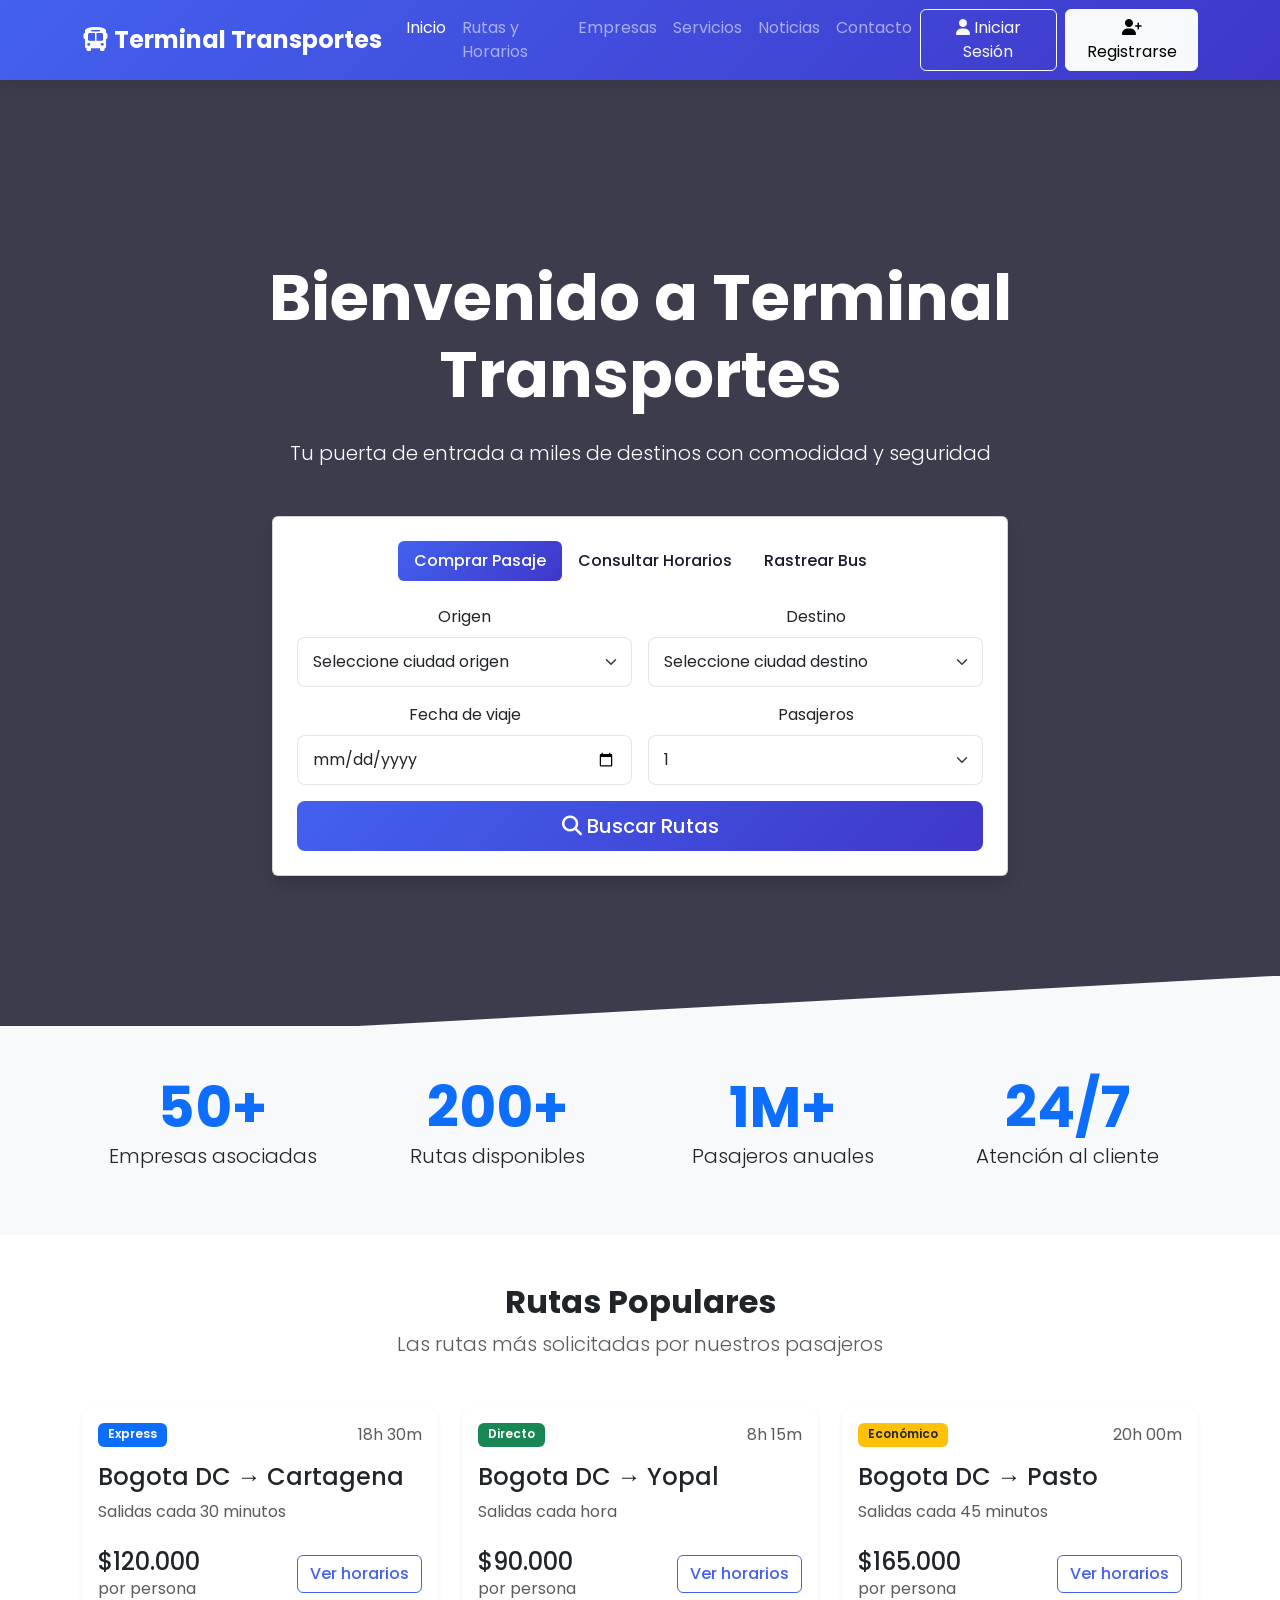
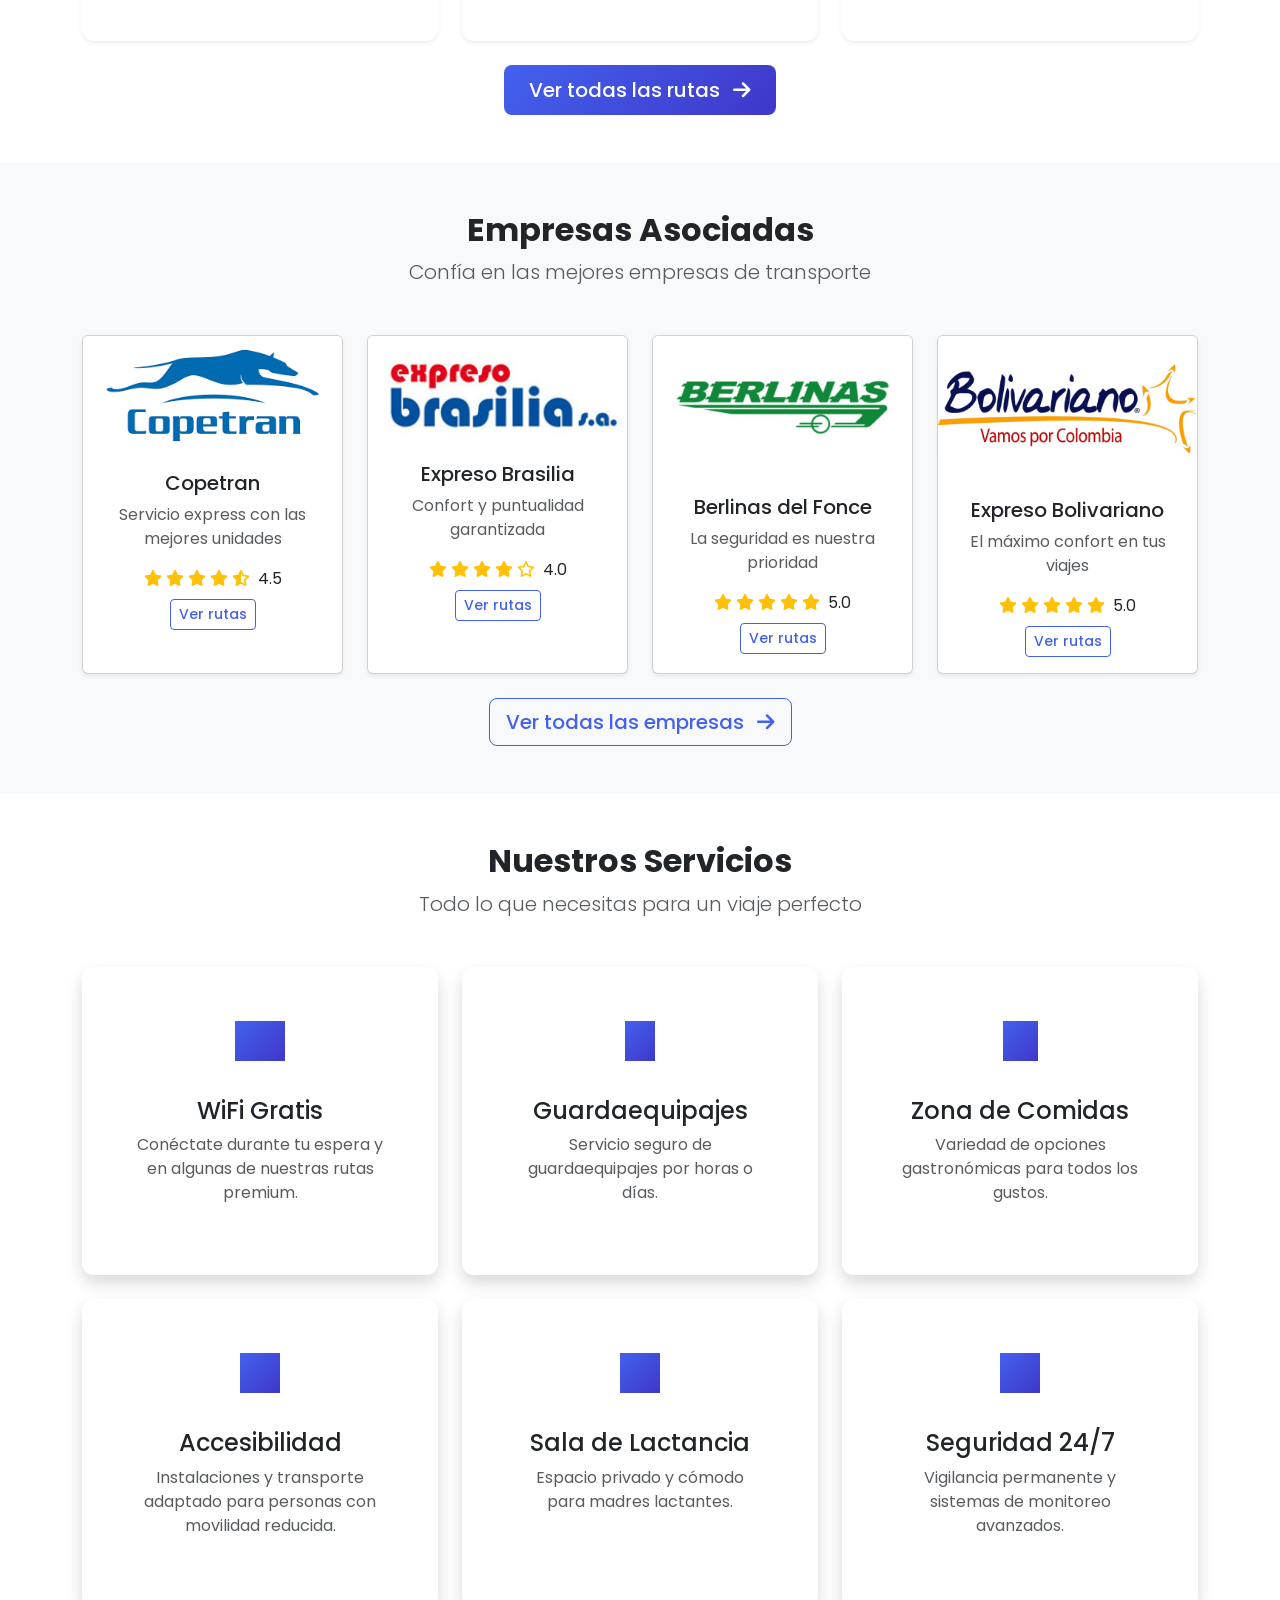
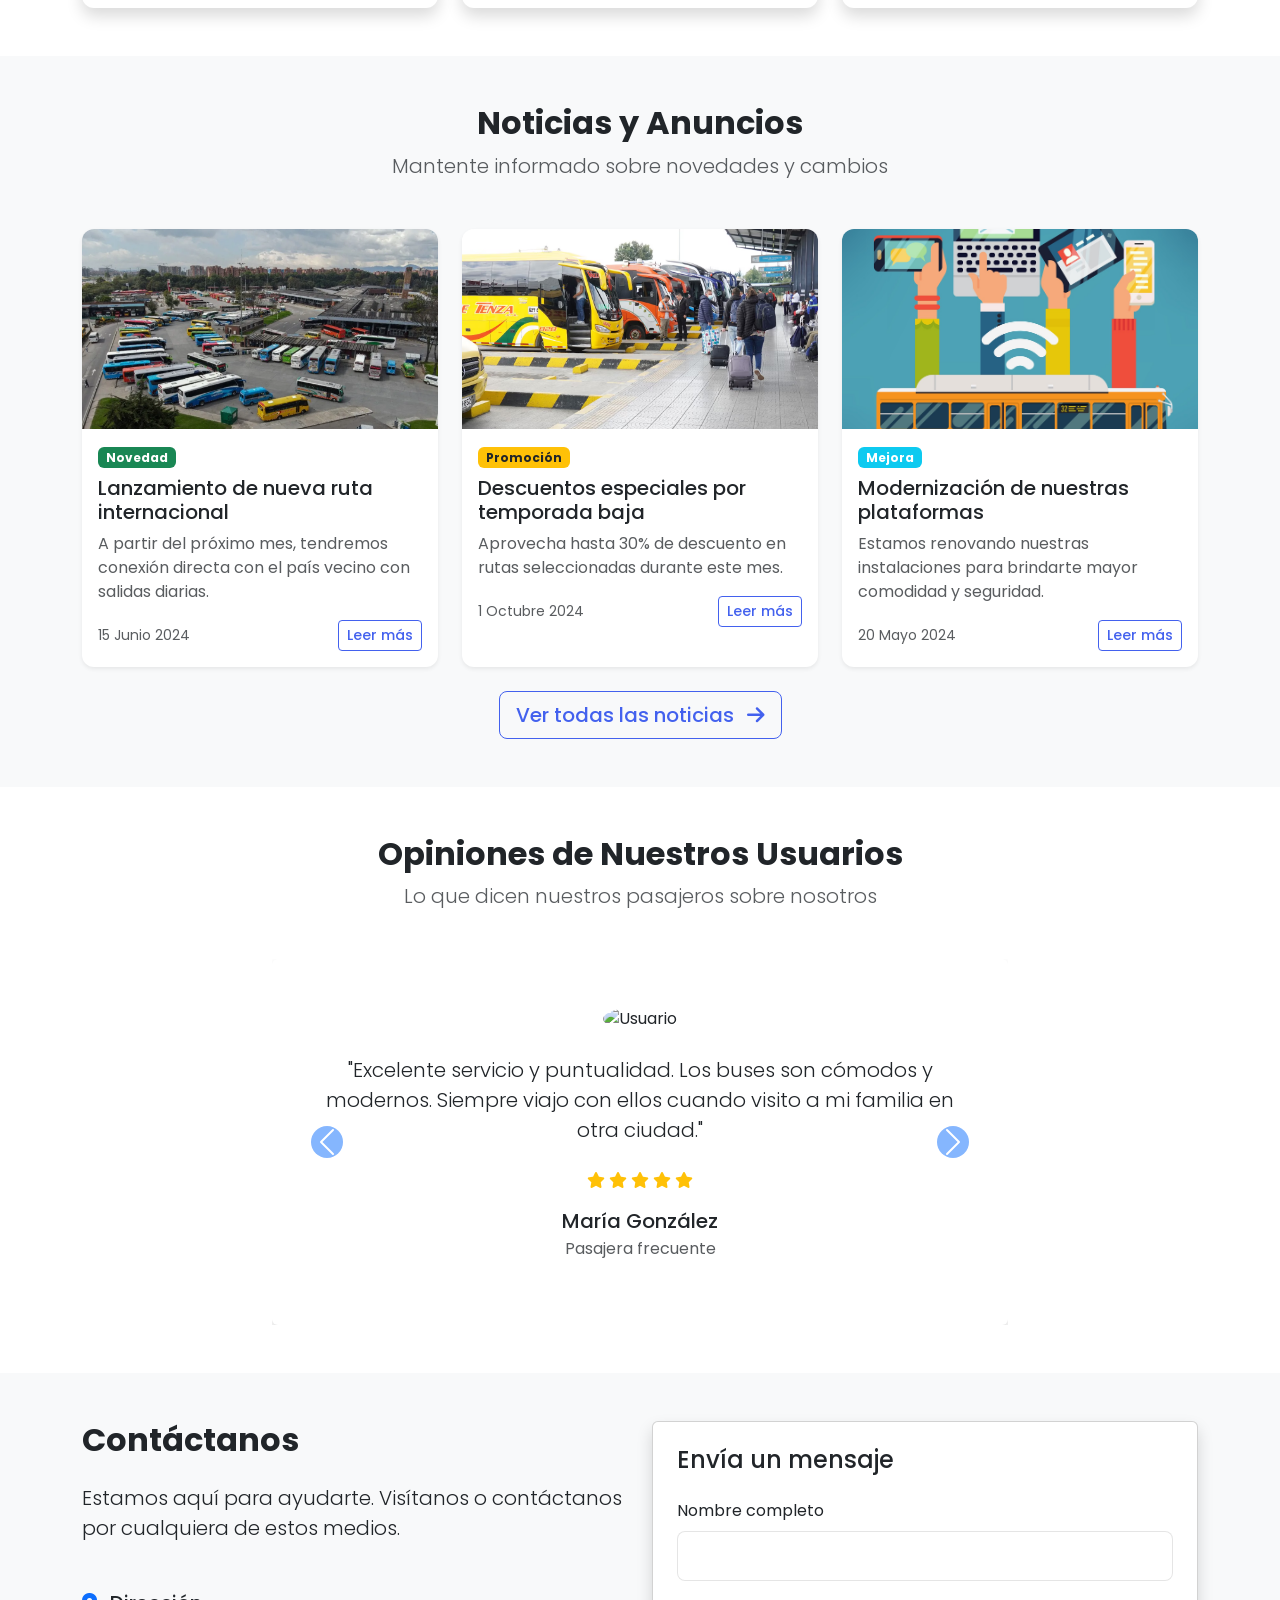
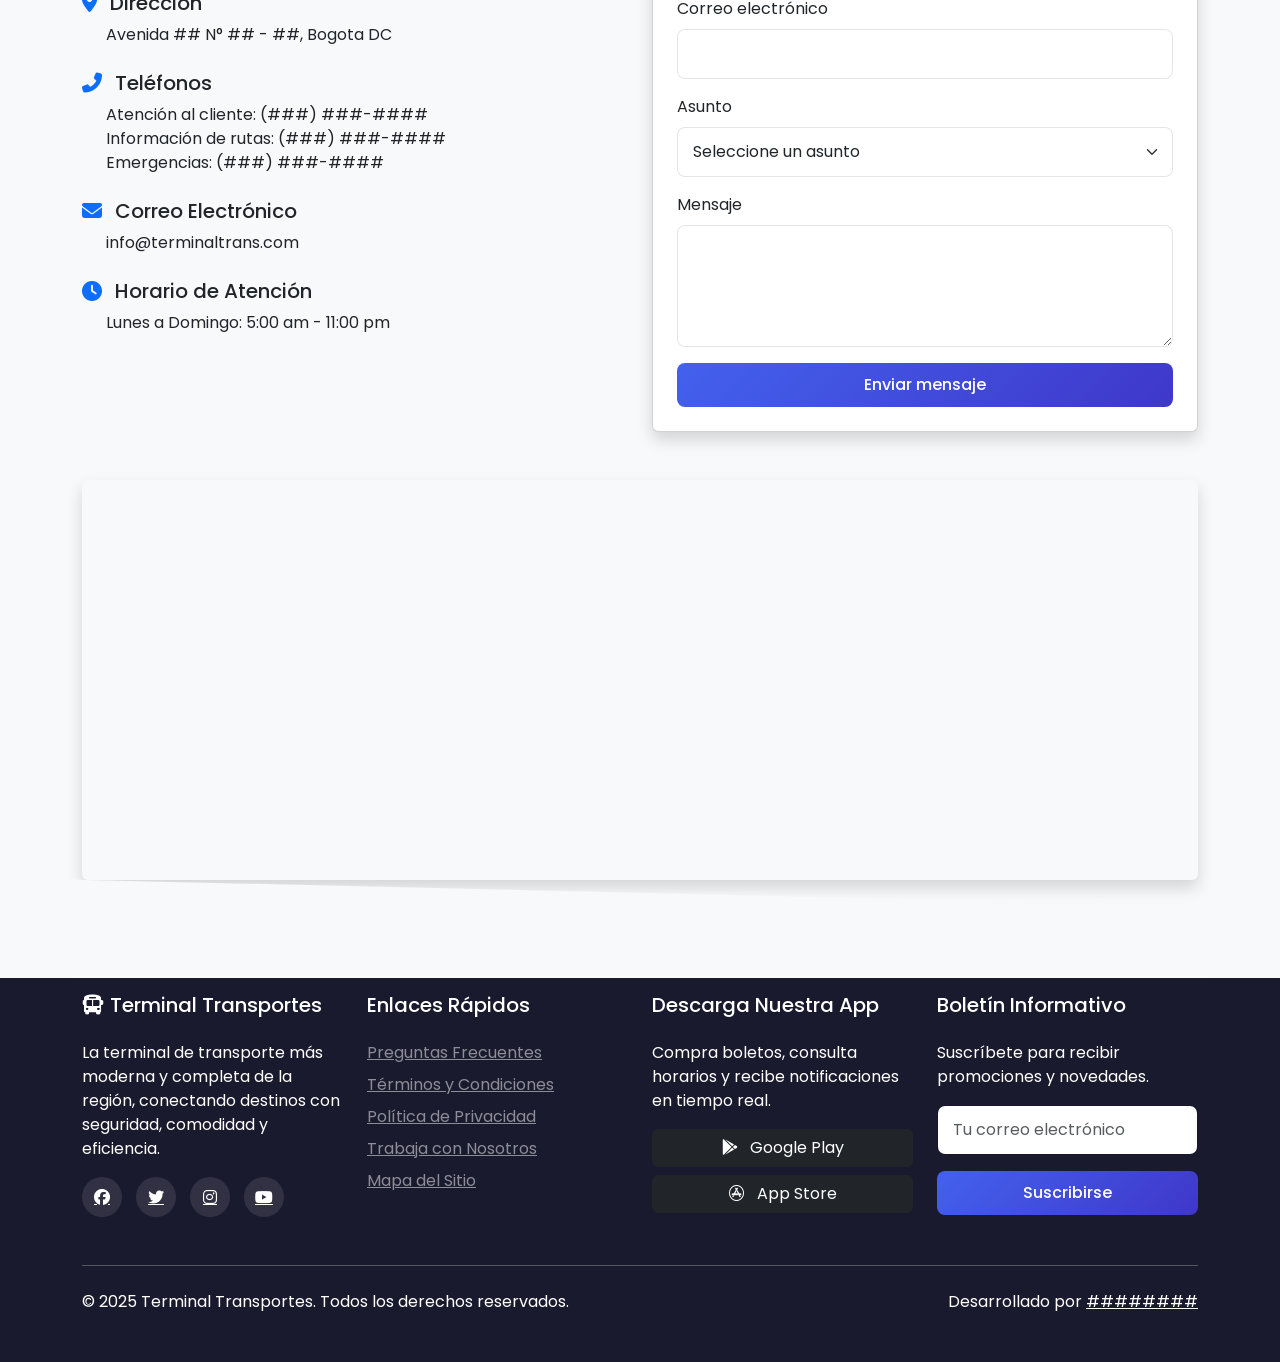
==== index.html @ 046e6bd5 "Add files via upload" ====
<!DOCTYPE html>
<html lang="es">
    <head>
        <meta charset="UTF-8">
        <meta name="viewport" content="width=device-width, initial-scale=1.0">
        <title>Terminal Transportes | Transporte Moderno y Eficiente</title>
        <!-- Bootstrap CSS -->
        <link href="https://cdn.jsdelivr.net/npm/bootstrap@5.3.0/dist/css/bootstrap.min.css" rel="stylesheet">
        <!-- Font Awesome -->
        <link rel="stylesheet" href="https://cdnjs.cloudflare.com/ajax/libs/font-awesome/6.4.0/css/all.min.css">
        <!-- Google Fonts -->
        <link href="https://fonts.googleapis.com/css2?family=Poppins:wght@300;400;500;600;700&display=swap" rel="stylesheet">
        <!-- Estilos personalizados -->
        <link rel="stylesheet" href="css/styles.css">
    </head>
<body>
    <!-- Barra de navegación -->
    <nav class="navbar navbar-expand-lg navbar-dark bg-primary sticky-top">
        <div class="container">
            <a class="navbar-brand" href="#">
                <i class="fas fa-bus"></i> Terminal Transportes
            </a>
            <button class="navbar-toggler" type="button" data-bs-toggle="collapse" data-bs-target="#navbarNav">
                <span class="navbar-toggler-icon"></span>
            </button>
            <div class="collapse navbar-collapse" id="navbarNav">
                <ul class="navbar-nav me-auto">
                    <li class="nav-item">
                        <a class="nav-link active" href="#inicio">Inicio</a>
                    </li>
                    <li class="nav-item">
                        <a class="nav-link" href="#rutas">Rutas y Horarios</a>
                    </li>
                    <li class="nav-item">
                        <a class="nav-link" href="#empresas">Empresas</a>
                    </li>
                    <li class="nav-item">
                        <a class="nav-link" href="#servicios">Servicios</a>
                    </li>
                    <li class="nav-item">
                        <a class="nav-link" href="#noticias">Noticias</a>
                    </li>
                    <li class="nav-item">
                        <a class="nav-link" href="#contacto">Contacto</a>
                    </li>
                </ul>
                <div class="d-flex">
                    <a href="#login" class="btn btn-outline-light me-2" data-bs-toggle="modal">
                        <i class="fas fa-user"></i> Iniciar Sesión
                    </a>
                    <a href="#registro" class="btn btn-light" data-bs-toggle="modal">
                        <i class="fas fa-user-plus"></i> Registrarse
                    </a>
                </div>
            </div>
        </div>
    </nav>

    <!-- Sección Hero -->
    <section id="inicio" class="hero-section text-center">
        <div class="container">
            <h1 class="display-3 fw-bold mb-4">Bienvenido a Terminal Transportes</h1>
            <p class="lead mb-5">Tu puerta de entrada a miles de destinos con comodidad y seguridad</p>
            
            <div class="row justify-content-center">
                <div class="col-lg-8">
                    <div class="card shadow">
                        <div class="card-body p-4">
                            <ul class="nav nav-pills mb-4 justify-content-center" id="pills-tab" role="tablist">
                                <li class="nav-item" role="presentation">
                                    <button class="nav-link active" id="pills-origen-tab" data-bs-toggle="pill" data-bs-target="#pills-origen" type="button">Comprar Pasaje</button>
                                </li>
                                <li class="nav-item" role="presentation">
                                    <button class="nav-link" id="pills-horarios-tab" data-bs-toggle="pill" data-bs-target="#pills-horarios" type="button">Consultar Horarios</button>
                                </li>
                                <li class="nav-item" role="presentation">
                                    <button class="nav-link" id="pills-rastreo-tab" data-bs-toggle="pill" data-bs-target="#pills-rastreo" type="button">Rastrear Bus</button>
                                </li>
                            </ul>
                            
                            <div class="tab-content" id="pills-tabContent">
                                <div class="tab-pane fade show active" id="pills-origen" role="tabpanel">
                                    <form>
                                        <div class="row g-3">
                                            <div class="col-md-6">
                                                <label for="origen" class="form-label">Origen</label>
                                                <select class="form-select" id="origen">
                                                    <option selected>Seleccione ciudad origen</option>
                                                    <option>Bogota DC</option>
                                                    <option>Cartagena</option>
                                                    <option>Pasto</option>
                                                    <option>Yopal</option>
                                                    <option>Medellin</option>
                                                </select>
                                            </div>
                                            <div class="col-md-6">
                                                <label for="destino" class="form-label">Destino</label>
                                                <select class="form-select" id="destino">
                                                    <option selected>Seleccione ciudad destino</option>
                                                    <option>Bogota DC</option>
                                                    <option>Cartagena</option>
                                                    <option>Pasto</option>
                                                    <option>Yopal</option>
                                                    <option>Medellin</option>
                                                </select>
                                            </div>
                                            <div class="col-md-6">
                                                <label for="fecha" class="form-label">Fecha de viaje</label>
                                                <input type="date" class="form-control" id="fecha">
                                            </div>
                                            <div class="col-md-6">
                                                <label for="pasajeros" class="form-label">Pasajeros</label>
                                                <select class="form-select" id="pasajeros">
                                                    <option selected>1</option>
                                                    <option>2</option>
                                                    <option>3</option>
                                                    <option>4</option>
                                                    <option>5+</option>
                                                </select>
                                            </div>
                                            <div class="col-12 mt-3">
                                                <button type="submit" class="btn btn-primary btn-lg w-100">
                                                    <i class="fas fa-search"></i> Buscar Rutas
                                                </button>
                                            </div>
                                        </div>
                                    </form>
                                </div>
                                
                                <div class="tab-pane fade" id="pills-horarios" role="tabpanel">
                                    <form>
                                        <div class="row g-3">
                                            <div class="col-md-6">
                                                <label for="empresa" class="form-label">Empresa de transporte</label>
                                                <select class="form-select" id="empresa">
                                                    <option selected>Todas las empresas</option>
                                                    <option>Copetran</option>
                                                    <option>Expreso Brasilia</option>
                                                    <option>Berlinas del Fonce</option>
                                                    <option>Expreso Bolivariano</option>
                                                </select>
                                            </div>
                                            <div class="col-md-6">
                                                <label for="ruta" class="form-label">Ruta específica</label>
                                                <select class="form-select" id="ruta">
                                                    <option selected>Todas las rutas</option>
                                                    <option>Bogota - Cartagena</option>
                                                    <option>Bogota - Pasto</option>
                                                    <option>Bogota - Yopal</option>
                                                    <option>Bogota - Medellin</option>
                                                </select>
                                            </div>
                                            <div class="col-12 mt-3">
                                                <button type="submit" class="btn btn-primary btn-lg w-100">
                                                    <i class="fas fa-clock"></i> Consultar Horarios
                                                </button>
                                            </div>
                                        </div>
                                    </form>
                                </div>
                                
                                <div class="tab-pane fade" id="pills-rastreo" role="tabpanel">
                                    <form>
                                        <div class="row g-3">
                                            <div class="col-md-8">
                                                <label for="placa" class="form-label">Placa del bus o número de ruta</label>
                                                <input type="text" class="form-control" id="placa" placeholder="Ej: ABC123 o Ruta 45">
                                            </div>
                                            <div class="col-md-4">
                                                <label for="rastreo-btn" class="form-label invisible">Rastrear</label>
                                                <button type="submit" class="btn btn-primary btn-lg w-100">
                                                    <i class="fas fa-map-marker-alt"></i> Rastrear
                                                </button>
                                            </div>
                                            <div class="col-12">
                                                <div class="alert alert-info mt-3">
                                                    <i class="fas fa-info-circle"></i> Ingrese la placa del vehículo o el número de ruta para ver su ubicación en tiempo real.
                                                </div>
                                            </div>
                                        </div>
                                    </form>
                                </div>
                            </div>
                        </div>
                    </div>
                </div>
            </div>
        </div>
    </section>

    <section class="py-5 bg-light">
        <div class="container">
            <div class="row text-center">
                <div class="col-md-3">
                    <div class="display-4 fw-bold text-primary">50+</div>
                    <p class="lead">Empresas asociadas</p>
                </div>
                <div class="col-md-3">
                    <div class="display-4 fw-bold text-primary">200+</div>
                    <p class="lead">Rutas disponibles</p>
                </div>
                <div class="col-md-3">
                    <div class="display-4 fw-bold text-primary">1M+</div>
                    <p class="lead">Pasajeros anuales</p>
                </div>
                <div class="col-md-3">
                    <div class="display-4 fw-bold text-primary">24/7</div>
                    <p class="lead">Atención al cliente</p>
                </div>
            </div>
        </div>
    </section>

    <section id="rutas" class="py-5">
        <div class="container">
            <div class="text-center mb-5">
                <h2 class="fw-bold">Rutas Populares</h2>
                <p class="lead text-muted">Las rutas más solicitadas por nuestros pasajeros</p>
            </div>
            
            <div class="row">
                <div class="col-md-4">
                    <div class="card ticket-card mb-4 shadow-sm h-100">
                        <div class="card-body">
                            <div class="d-flex justify-content-between mb-3">
                                <span class="badge bg-primary">Express</span>
                                <span class="text-muted">18h 30m</span>
                            </div>
                            <h4>Bogota DC → Cartagena</h4>
                            <p class="text-muted">Salidas cada 30 minutos</p>
                            
                            <div class="d-flex justify-content-between align-items-center mt-4">
                                <div>
                                    <span class="h4">$120.000</span>
                                    <span class="text-muted d-block">por persona</span>
                                </div>
                                <button class="btn btn-outline-primary">Ver horarios</button>
                            </div>
                        </div>
                    </div>
                </div>
                
                <div class="col-md-4">
                    <div class="card ticket-card mb-4 shadow-sm h-100">
                        <div class="card-body">
                            <div class="d-flex justify-content-between mb-3">
                                <span class="badge bg-success">Directo</span>
                                <span class="text-muted">8h 15m</span>
                            </div>
                            <h4>Bogota DC → Yopal</h4>
                            <p class="text-muted">Salidas cada hora</p>
                            
                            <div class="d-flex justify-content-between align-items-center mt-4">
                                <div>
                                    <span class="h4">$90.000</span>
                                    <span class="text-muted d-block">por persona</span>
                                </div>
                                <button class="btn btn-outline-primary">Ver horarios</button>
                            </div>
                        </div>
                    </div>
                </div>
                
                <div class="col-md-4">
                    <div class="card ticket-card mb-4 shadow-sm h-100">
                        <div class="card-body">
                            <div class="d-flex justify-content-between mb-3">
                                <span class="badge bg-warning text-dark">Económico</span>
                                <span class="text-muted">20h 00m</span>
                            </div>
                            <h4>Bogota DC → Pasto</h4>
                            <p class="text-muted">Salidas cada 45 minutos</p>
                            
                            <div class="d-flex justify-content-between align-items-center mt-4">
                                <div>
                                    <span class="h4">$165.000</span>
                                    <span class="text-muted d-block">por persona</span>
                                </div>
                                <button class="btn btn-outline-primary">Ver horarios</button>
                            </div>
                        </div>
                    </div>
                </div>
            </div>
            
            <div class="text-center mt-4">
                <a href="#" class="btn btn-primary btn-lg">Ver todas las rutas <i class="fas fa-arrow-right ms-2"></i></a>
            </div>
        </div>
    </section>

    <!-- Sección de empresas asociadas -->
    <section id="empresas" class="py-5 bg-light">
        <div class="container">
            <div class="text-center mb-5">
                <h2 class="fw-bold">Empresas Asociadas</h2>
                <p class="lead text-muted">Confía en las mejores empresas de transporte</p>
            </div>
            
            <div class="row g-4">
                <div class="col-md-3 col-sm-6">
                    <div class="card h-100 shadow-sm">
                        <img src="img/copetran.png" class="card-img-top" alt="Transporte Rápido">
                        <div class="card-body text-center">
                            <h5 class="card-title">Copetran</h5>
                            <p class="card-text text-muted">Servicio express con las mejores unidades</p>
                            <div class="mb-2">
                                <i class="fas fa-star text-warning"></i>
                                <i class="fas fa-star text-warning"></i>
                                <i class="fas fa-star text-warning"></i>
                                <i class="fas fa-star text-warning"></i>
                                <i class="fas fa-star-half-alt text-warning"></i>
                                <span class="ms-1">4.5</span>
                            </div>
                            <a href="#" class="btn btn-sm btn-outline-primary">Ver rutas</a>
                        </div>
                    </div>
                </div>
                
                <div class="col-md-3 col-sm-6">
                    <div class="card h-100 shadow-sm">
                        <img src="img/expreso-brasilia.png" class="card-img-top" alt="Bus Express">
                        <div class="card-body text-center">
                            <h5 class="card-title">Expreso Brasilia</h5>
                            <p class="card-text text-muted">Confort y puntualidad garantizada</p>
                            <div class="mb-2">
                                <i class="fas fa-star text-warning"></i>
                                <i class="fas fa-star text-warning"></i>
                                <i class="fas fa-star text-warning"></i>
                                <i class="fas fa-star text-warning"></i>
                                <i class="far fa-star text-warning"></i>
                                <span class="ms-1">4.0</span>
                            </div>
                            <a href="#" class="btn btn-sm btn-outline-primary">Ver rutas</a>
                        </div>
                    </div>
                </div>
                
                <div class="col-md-3 col-sm-6">
                    <div class="card h-100 shadow-sm">
                        <img src="img/berlinas.png" class="card-img-top" alt="Viaje Seguro">
                        <div class="card-body text-center">
                            <h5 class="card-title">Berlinas del Fonce</h5>
                            <p class="card-text text-muted">La seguridad es nuestra prioridad</p>
                            <div class="mb-2">
                                <i class="fas fa-star text-warning"></i>
                                <i class="fas fa-star text-warning"></i>
                                <i class="fas fa-star text-warning"></i>
                                <i class="fas fa-star text-warning"></i>
                                <i class="fas fa-star text-warning"></i>
                                <span class="ms-1">5.0</span>
                            </div>
                            <a href="#" class="btn btn-sm btn-outline-primary">Ver rutas</a>
                        </div>
                    </div>
                </div>
                
                <div class="col-md-3 col-sm-6">
                    <div class="card h-100 shadow-sm">
                        <img src="img/bolivariano.png" class="card-img-top" alt="Comfort Bus">
                        <div class="card-body text-center">
                            <h5 class="card-title">Expreso Bolivariano</h5>
                            <p class="card-text text-muted">El máximo confort en tus viajes</p>
                            <div class="mb-2">
                                <i class="fas fa-star text-warning"></i>
                                <i class="fas fa-star text-warning"></i>
                                <i class="fas fa-star text-warning"></i>
                                <i class="fas fa-star text-warning"></i>
                                <i class="fas fa-star text-warning"></i>
                                <span class="ms-1">5.0</span>
                            </div>
                            <a href="#" class="btn btn-sm btn-outline-primary">Ver rutas</a>
                        </div>
                    </div>
                </div>
            </div>
            
            <div class="text-center mt-4">
                <a href="#" class="btn btn-outline-primary btn-lg">Ver todas las empresas <i class="fas fa-arrow-right ms-2"></i></a>
            </div>
        </div>
    </section>

    <!-- Sección de servicios -->
    <section id="servicios" class="py-5">
        <div class="container">
            <div class="text-center mb-5">
                <h2 class="fw-bold">Nuestros Servicios</h2>
                <p class="lead text-muted">Todo lo que necesitas para un viaje perfecto</p>
            </div>
            
            <div class="row g-4">
                <div class="col-md-4">
                    <div class="card service-card h-100 shadow">
                        <div class="card-body text-center p-4">
                            <div class="mb-3">
                                <i class="fas fa-wifi fa-3x text-primary"></i>
                            </div>
                            <h4>WiFi Gratis</h4>
                            <p class="text-muted">Conéctate durante tu espera y en algunas de nuestras rutas premium.</p>
                        </div>
                    </div>
                </div>
                
                <div class="col-md-4">
                    <div class="card service-card h-100 shadow">
                        <div class="card-body text-center p-4">
                            <div class="mb-3">
                                <i class="fas fa-suitcase-rolling fa-3x text-primary"></i>
                            </div>
                            <h4>Guardaequipajes</h4>
                            <p class="text-muted">Servicio seguro de guardaequipajes por horas o días.</p>
                        </div>
                    </div>
                </div>
                
                <div class="col-md-4">
                    <div class="card service-card h-100 shadow">
                        <div class="card-body text-center p-4">
                            <div class="mb-3">
                                <i class="fas fa-utensils fa-3x text-primary"></i>
                            </div>
                            <h4>Zona de Comidas</h4>
                            <p class="text-muted">Variedad de opciones gastronómicas para todos los gustos.</p>
                        </div>
                    </div>
                </div>
                
                <div class="col-md-4">
                    <div class="card service-card h-100 shadow">
                        <div class="card-body text-center p-4">
                            <div class="mb-3">
                                <i class="fas fa-wheelchair fa-3x text-primary"></i>
                            </div>
                            <h4>Accesibilidad</h4>
                            <p class="text-muted">Instalaciones y transporte adaptado para personas con movilidad reducida.</p>
                        </div>
                    </div>
                </div>
                
                <div class="col-md-4">
                    <div class="card service-card h-100 shadow">
                        <div class="card-body text-center p-4">
                            <div class="mb-3">
                                <i class="fas fa-baby-carriage fa-3x text-primary"></i>
                            </div>
                            <h4>Sala de Lactancia</h4>
                            <p class="text-muted">Espacio privado y cómodo para madres lactantes.</p>
                        </div>
                    </div>
                </div>
                
                <div class="col-md-4">
                    <div class="card service-card h-100 shadow">
                        <div class="card-body text-center p-4">
                            <div class="mb-3">
                                <i class="fas fa-shield-alt fa-3x text-primary"></i>
                            </div>
                            <h4>Seguridad 24/7</h4>
                            <p class="text-muted">Vigilancia permanente y sistemas de monitoreo avanzados.</p>
                        </div>
                    </div>
                </div>
            </div>
        </div>
    </section>

    <!-- Sección de noticias y anuncios -->
    <section id="noticias" class="py-5 bg-light">
        <div class="container">
            <div class="text-center mb-5">
                <h2 class="fw-bold">Noticias y Anuncios</h2>
                <p class="lead text-muted">Mantente informado sobre novedades y cambios</p>
            </div>
            
            <div class="row g-4">
                <div class="col-md-4">
                    <div class="card news-card h-100 shadow-sm">
                        <img src="img/nuevaruta.png" class="card-img-top" alt="Nueva Ruta">
                        <div class="card-body">
                            <span class="badge bg-success mb-2">Novedad</span>
                            <h5 class="card-title">Lanzamiento de nueva ruta internacional</h5>
                            <p class="card-text text-muted">A partir del próximo mes, tendremos conexión directa con el país vecino con salidas diarias.</p>
                            <div class="d-flex justify-content-between align-items-center">
                                <small class="text-muted">15 Junio 2024</small>
                                <a href="#" class="btn btn-sm btn-outline-primary">Leer más</a>
                            </div>
                        </div>
                    </div>
                </div>
                
                <div class="col-md-4">
                    <div class="card news-card h-100 shadow-sm">
                        <img src="img/temporada-baja.png" class="card-img-top" alt="Promoción">
                        <div class="card-body">
                            <span class="badge bg-warning text-dark mb-2">Promoción</span>
                            <h5 class="card-title">Descuentos especiales por temporada baja</h5>
                            <p class="card-text text-muted">Aprovecha hasta 30% de descuento en rutas seleccionadas durante este mes.</p>
                            <div class="d-flex justify-content-between align-items-center">
                                <small class="text-muted">1 Octubre 2024</small>
                                <a href="#" class="btn btn-sm btn-outline-primary">Leer más</a>
                            </div>
                        </div>
                    </div>
                </div>
                
                <div class="col-md-4">
                    <div class="card news-card h-100 shadow-sm">
                        <img src="img/modernizacion.png" class="card-img-top" alt="Modernización">
                        <div class="card-body">
                            <span class="badge bg-info mb-2">Mejora</span>
                            <h5 class="card-title">Modernización de nuestras plataformas</h5>
                            <p class="card-text text-muted">Estamos renovando nuestras instalaciones para brindarte mayor comodidad y seguridad.</p>
                            <div class="d-flex justify-content-between align-items-center">
                                <small class="text-muted">20 Mayo 2024</small>
                                <a href="#" class="btn btn-sm btn-outline-primary">Leer más</a>
                            </div>
                        </div>
                    </div>
                </div>
            </div>
            
            <div class="text-center mt-4">
                <a href="#" class="btn btn-outline-primary btn-lg">Ver todas las noticias <i class="fas fa-arrow-right ms-2"></i></a>
            </div>
        </div>
    </section>

    <!-- Sección de testimonios -->
    <section class="py-5">
        <div class="container">
            <div class="text-center mb-5">
                <h2 class="fw-bold">Opiniones de Nuestros Usuarios</h2>
                <p class="lead text-muted">Lo que dicen nuestros pasajeros sobre nosotros</p>
            </div>
            
            <div class="row">
                <div class="col-lg-8 mx-auto">
                    <div id="testimonialCarousel" class="carousel slide" data-bs-ride="carousel">
                        <div class="carousel-inner">
                            <div class="carousel-item active">
                                <div class="card border-0 shadow">
                                    <div class="card-body p-5 text-center">
                                        <img src="https://randomuser.me/api/portraits/women/44.jpg" class="rounded-circle mb-4" width="100" alt="Usuario">
                                        <p class="lead mb-4">"Excelente servicio y puntualidad. Los buses son cómodos y modernos. Siempre viajo con ellos cuando visito a mi familia en otra ciudad."</p>
                                        <div class="mb-3">
                                            <i class="fas fa-star text-warning"></i>
                                            <i class="fas fa-star text-warning"></i>
                                            <i class="fas fa-star text-warning"></i>
                                            <i class="fas fa-star text-warning"></i>
                                            <i class="fas fa-star text-warning"></i>
                                        </div>
                                        <h5 class="mb-1">María González</h5>
                                        <p class="text-muted">Pasajera frecuente</p>
                                    </div>
                                </div>
                            </div>
                            
                            <div class="carousel-item">
                                <div class="card border-0 shadow">
                                    <div class="card-body p-5 text-center">
                                        <img src="https://randomuser.me/api/portraits/men/32.jpg" class="rounded-circle mb-4" width="100" alt="Usuario">
                                        <p class="lead mb-4">"La terminal es muy organizada y segura. Me gusta que tienen muchas opciones de comida y áreas de descanso mientras espero mi bus."</p>
                                        <div class="mb-3">
                                            <i class="fas fa-star text-warning"></i>
                                            <i class="fas fa-star text-warning"></i>
                                            <i class="fas fa-star text-warning"></i>
                                            <i class="fas fa-star text-warning"></i>
                                            <i class="fas fa-star-half-alt text-warning"></i>
                                        </div>
                                        <h5 class="mb-1">Carlos Mendoza</h5>
                                        <p class="text-muted">Viajero empresarial</p>
                                    </div>
                                </div>
                            </div>
                            
                            <div class="carousel-item">
                                <div class="card border-0 shadow">
                                    <div class="card-body p-5 text-center">
                                        <img src="https://randomuser.me/api/portraits/women/24.jpg" class="rounded-circle mb-4" width="100" alt="Usuario">
                                        <p class="lead mb-4">"La app para comprar boletos es muy fácil de usar y me ahorra tiempo. Además, el personal siempre está dispuesto a ayudar cuando lo necesito."</p>
                                        <div class="mb-3">
                                            <i class="fas fa-star text-warning"></i>
                                            <i class="fas fa-star text-warning"></i>
                                            <i class="fas fa-star text-warning"></i>
                                            <i class="fas fa-star text-warning"></i>
                                            <i class="far fa-star text-warning"></i>
                                        </div>
                                        <h5 class="mb-1">Laura Jiménez</h5>
                                        <p class="text-muted">Estudiante universitaria</p>
                                    </div>
                                </div>
                            </div>
                        </div>
                        
                        <button class="carousel-control-prev" type="button" data-bs-target="#testimonialCarousel" data-bs-slide="prev">
                            <span class="carousel-control-prev-icon bg-primary rounded-circle"></span>
                            <span class="visually-hidden">Anterior</span>
                        </button>
                        <button class="carousel-control-next" type="button" data-bs-target="#testimonialCarousel" data-bs-slide="next">
                            <span class="carousel-control-next-icon bg-primary rounded-circle"></span>
                            <span class="visually-hidden">Siguiente</span>
                        </button>
                    </div>
                </div>
            </div>
        </div>
    </section>

    <!-- Sección de contacto y mapa -->
    <section id="contacto" class="py-5 bg-light">
        <div class="container">
            <div class="row">
                <div class="col-lg-6">
                    <h2 class="fw-bold mb-4">Contáctanos</h2>
                    <p class="lead mb-5">Estamos aquí para ayudarte. Visítanos o contáctanos por cualquiera de estos medios.</p>
                    
                    <div class="mb-4">
                        <h5><i class="fas fa-map-marker-alt text-primary me-2"></i> Dirección</h5>
                        <p class="ms-4">Avenida ## N° ## - ##, Bogota DC</p>
                    </div>
                    
                    <div class="mb-4">
                        <h5><i class="fas fa-phone-alt text-primary me-2"></i> Teléfonos</h5>
                        <ul class="ms-4 list-unstyled">
                            <li>Atención al cliente: (###) ###-####</li>
                            <li>Información de rutas: (###) ###-####</li>
                            <li>Emergencias: (###) ###-####</li>
                        </ul>
                    </div>
                    
                    <div class="mb-4">
                        <h5><i class="fas fa-envelope text-primary me-2"></i> Correo Electrónico</h5>
                        <p class="ms-4">info@terminaltrans.com</p>
                    </div>
                    
                    <div class="mb-4">
                        <h5><i class="fas fa-clock text-primary me-2"></i> Horario de Atención</h5>
                        <p class="ms-4">Lunes a Domingo: 5:00 am - 11:00 pm</p>
                    </div>
                </div>
                
                <div class="col-lg-6">
                    <div class="card shadow">
                        <div class="card-body p-4">
                            <h4 class="mb-4">Envía un mensaje</h4>
                            <form>
                                <div class="mb-3">
                                    <label for="nombre" class="form-label">Nombre completo</label>
                                    <input type="text" class="form-control" id="nombre" required>
                                </div>
                                <div class="mb-3">
                                    <label for="email" class="form-label">Correo electrónico</label>
                                    <input type="email" class="form-control" id="email" required>
                                </div>
                                <div class="mb-3">
                                    <label for="asunto" class="form-label">Asunto</label>
                                    <select class="form-select" id="asunto">
                                        <option selected>Seleccione un asunto</option>
                                        <option>Consulta general</option>
                                        <option>Reclamo</option>
                                        <option>Sugerencia</option>
                                        <option>Información de rutas</option>
                                        <option>Otro</option>
                                    </select>
                                </div>
                                <div class="mb-3">
                                    <label for="mensaje" class="form-label">Mensaje</label>
                                    <textarea class="form-control" id="mensaje" rows="4" required></textarea>
                                </div>
                                <button type="submit" class="btn btn-primary w-100">Enviar mensaje</button>
                            </form>
                        </div>
                    </div>
                </div>
            </div>

            <div class="row mt-5">
                <div class="col-12">
                    <div class="map-container rounded shadow">
                    <iframe src="https://www.google.com/maps/embed?pb=!1m18!1m12!1m3!1d3976.455530462445!2d-74.09372292401974!3d4.683652942081986!2m3!1f0!2f0!3f0!3m2!1i1024!2i768!4f13.1!3m3!1m2!1s0x8e3f9a3a0e9b4c3b%3A0x4a7f8e9b9c1d1e1f!2sTerminal%20de%20Transporte%20de%20Bogot%C3%A1!5e0!3m2!1ses!2sco!4v1620000000000!5m2!1ses!2sco" width="100%" height="100%" style="border:0;" allowfullscreen="" loading="lazy"></iframe>
                </div>
            </div>
        </div>
    </section>

    <!-- Footer -->
    <footer class="py-5">
        <div class="container">
            <div class="row">
                <hr>
                <div class="col-lg-3 mb-4">
                    <h5 class="text-white mb-4">
                        <i class="fas fa-bus"></i> Terminal Transportes
                    </h5>
                    <p>La terminal de transporte más moderna y completa de la región, conectando destinos con seguridad, comodidad y eficiencia.</p>
                    <div class="social-icons">
                        <a href="#"><i class="fab fa-facebook"></i></a>
                        <a href="#"><i class="fab fa-twitter"></i></a>
                        <a href="#"><i class="fab fa-instagram"></i></a>
                        <a href="#"><i class="fab fa-youtube"></i></a>
                    </div>
                </div>
                
                <div class="col-lg-3 mb-4">
                    <h5 class="text-white mb-4">Enlaces Rápidos</h5>
                    <ul class="list-unstyled">
                        <li class="mb-2"><a href="#" class="text-white-50">Preguntas Frecuentes</a></li>
                        <li class="mb-2"><a href="#" class="text-white-50">Términos y Condiciones</a></li>
                        <li class="mb-2"><a href="#" class="text-white-50">Política de Privacidad</a></li>
                        <li class="mb-2"><a href="#" class="text-white-50">Trabaja con Nosotros</a></li>
                        <li class="mb-2"><a href="#" class="text-white-50">Mapa del Sitio</a></li>
                    </ul>
                </div>
                
                <div class="col-lg-3 mb-4">
                    <h5 class="text-white mb-4">Descarga Nuestra App</h5>
                    <p>Compra boletos, consulta horarios y recibe notificaciones en tiempo real.</p>
                    <div class="d-flex flex-column">
                        <a href="#" class="btn btn-dark mb-2">
                            <i class="fab fa-google-play me-2"></i> Google Play
                        </a>
                        <a href="#" class="btn btn-dark">
                            <i class="fab fa-app-store me-2"></i> App Store
                        </a>
                    </div>
                </div>
                
                <div class="col-lg-3 mb-4">
                    <h5 class="text-white mb-4">Boletín Informativo</h5>
                    <p>Suscríbete para recibir promociones y novedades.</p>
                    <form>
                        <div class="mb-3">
                            <input type="email" class="form-control" placeholder="Tu correo electrónico" required>
                        </div>
                        <button type="submit" class="btn btn-primary w-100">Suscribirse</button>
                    </form>
                </div>
            </div>
            
            <hr class="my-4 bg-secondary">
            
            <div class="row">
                <div class="col-md-6 text-center text-md-start">
                    <p class="mb-0">&copy; 2025 Terminal Transportes. Todos los derechos reservados.</p>
                </div>
                <div class="col-md-6 text-center text-md-end">
                    <p class="mb-0">Desarrollado por <a href="#" class="text-white">########</a></p>
                </div>
            </div>
        </div>
    </footer>

    <!-- Modal de Inicio de Sesión -->
    <div class="modal fade" id="loginModal" tabindex="-1" aria-labelledby="loginModalLabel" aria-hidden="true">
        <div class="modal-dialog">
            <div class="modal-content">
                <div class="modal-header">
                    <h5 class="modal-title" id="loginModalLabel">Iniciar Sesión</h5>
                    <button type="button" class="btn-close" data-bs-dismiss="modal" aria-label="Close"></button>
                </div>
                <div class="modal-body">
                    <form>
                        <div class="mb-3">
                            <label for="loginEmail" class="form-label">Correo electrónico</label>
                            <input type="email" class="form-control" id="loginEmail" required>
                        </div>
                        <div class="mb-3">
                            <label for="loginPassword" class="form-label">Contraseña</label>
                            <input type="password" class="form-control" id="loginPassword" required>
                        </div>
                        <div class="mb-3 form-check">
                            <input type="checkbox" class="form-check-input" id="rememberMe">
                            <label class="form-check-label" for="rememberMe">Recordarme</label>
                        </div>
                        <button type="submit" class="btn btn-primary w-100">Iniciar Sesión</button>
                    </form>
                    <div class="text-center mt-3">
                        <a href="#" data-bs-toggle="modal" data-bs-target="#forgotPasswordModal" data-bs-dismiss="modal">¿Olvidaste tu contraseña?</a>
                    </div>
                    <hr>
                    <p class="text-center">¿No tienes una cuenta? <a href="#" data-bs-toggle="modal" data-bs-target="#registerModal" data-bs-dismiss="modal">Regístrate aquí</a></p>
                </div>
            </div>
        </div>
    </div>

    <!-- Modal de Registro -->
    <div class="modal fade" id="registerModal" tabindex="-1" aria-labelledby="registerModalLabel" aria-hidden="true">
        <div class="modal-dialog">
            <div class="modal-content">
                <div class="modal-header">
                    <h5 class="modal-title" id="registerModalLabel">Crear Cuenta</h5>
                    <button type="button" class="btn-close" data-bs-dismiss="modal" aria-label="Close"></button>
                </div>
                <div class="modal-body">
                    <form>
                        <div class="row">
                            <div class="col-md-6 mb-3">
                                <label for="firstName" class="form-label">Nombres</label>
                                <input type="text" class="form-control" id="firstName" required>
                            </div>
                            <div class="col-md-6 mb-3">
                                <label for="lastName" class="form-label">Apellidos</label>
                                <input type="text" class="form-control" id="lastName" required>
                            </div>
                        </div>
                        <div class="mb-3">
                            <label for="registerEmail" class="form-label">Correo electrónico</label>
                            <input type="email" class="form-control" id="registerEmail" required>
                        </div>
                        <div class="mb-3">
                            <label for="registerPassword" class="form-label">Contraseña</label>
                            <input type="password" class="form-control" id="registerPassword" required>
                        </div>
                        <div class="mb-3">
                            <label for="confirmPassword" class="form-label">Confirmar Contraseña</label>
                            <input type="password" class="form-control" id="confirmPassword" required>
                        </div>
                        <div class="mb-3">
                            <label for="phoneNumber" class="form-label">Teléfono</label>
                            <input type="tel" class="form-control" id="phoneNumber">
                        </div>
                        <div class="mb-3 form-check">
                            <input type="checkbox" class="form-check-input" id="acceptTerms" required>
                            <label class="form-check-label" for="acceptTerms">Acepto los <a href="#">términos y condiciones</a></label>
                        </div>
                        <button type="submit" class="btn btn-primary w-100">Registrarse</button>
                    </form>
                    <hr>
                    <p class="text-center">¿Ya tienes una cuenta? <a href="#" data-bs-toggle="modal" data-bs-target="#loginModal" data-bs-dismiss="modal">Inicia sesión aquí</a></p>
                </div>
            </div>
        </div>
    </div>

    <!-- Modal de Recuperación de Contraseña -->
    <div class="modal fade" id="forgotPasswordModal" tabindex="-1" aria-labelledby="forgotPasswordModalLabel" aria-hidden="true">
        <div class="modal-dialog">
            <div class="modal-content">
                <div class="modal-header">
                    <h5 class="modal-title" id="forgotPasswordModalLabel">Recuperar Contraseña</h5>
                    <button type="button" class="btn-close" data-bs-dismiss="modal" aria-label="Close"></button>
                </div>
                <div class="modal-body">
                    <form>
                        <div class="mb-4">
                            <p>Ingresa tu correo electrónico y te enviaremos un enlace para restablecer tu contraseña.</p>
                        </div>
                        <div class="mb-3">
                            <label for="recoveryEmail" class="form-label">Correo electrónico</label>
                            <input type="email" class="form-control" id="recoveryEmail" required>
                        </div>
                        <button type="submit" class="btn btn-primary w-100">Enviar Enlace</button>
                    </form>
                    <div class="text-center mt-3">
                        <a href="#" data-bs-toggle="modal" data-bs-target="#loginModal" data-bs-dismiss="modal">Volver a Iniciar Sesión</a>
                    </div>
                </div>
            </div>
        </div>
    </div>

    <!-- Modal de Compra de Boletos -->
    <div class="modal fade" id="ticketModal" tabindex="-1" aria-labelledby="ticketModalLabel" aria-hidden="true">
        <div class="modal-dialog modal-lg">
            <div class="modal-content">
                <div class="modal-header">
                    <h5 class="modal-title" id="ticketModalLabel">Confirmar Compra</h5>
                    <button type="button" class="btn-close" data-bs-dismiss="modal" aria-label="Close"></button>
                </div>
                <div class="modal-body">
                    <div class="row">
                        <div class="col-md-6">
                            <h6>Detalles del Viaje</h6>
                            <div class="card mb-3">
                                <div class="card-body">
                                    <div class="d-flex justify-content-between mb-2">
                                        <span class="fw-bold">Origen:</span>
                                        <span>Bogota DC</span>
                                    </div>
                                    <div class="d-flex justify-content-between mb-2">
                                        <span class="fw-bold">Destino:</span>
                                        <span>Cartagena/span>
                                    </div>
                                    <div class="d-flex justify-content-between mb-2">
                                        <span class="fw-bold">Fecha:</span>
                                        <span>15 Junio 2023</span>
                                    </div>
                                    <div class="d-flex justify-content-between mb-2">
                                        <span class="fw-bold">Hora:</span>
                                        <span>08:30 AM</span>
                                    </div>
                                    <div class="d-flex justify-content-between mb-2">
                                        <span class="fw-bold">Duración:</span>
                                        <span>3h 30m</span>
                                    </div>
                                    <div class="d-flex justify-content-between">
                                        <span class="fw-bold">Empresa:</span>
                                        <span>Copetran</span>
                                    </div>
                                </div>
                            </div>
                            
                            <h6>Información de Pasajeros</h6>
                            <div class="card">
                                <div class="card-body">
                                    <div class="mb-3">
                                        <label for="passengerName" class="form-label">Nombre Completo</label>
                                        <input type="text" class="form-control" id="passengerName" required>
                                    </div>
                                    <div class="mb-3">
                                        <label for="passengerId" class="form-label">Documento de Identidad</label>
                                        <input type="text" class="form-control" id="passengerId" required>
                                    </div>
                                    <div class="mb-3">
                                        <label for="seatNumber" class="form-label">Asiento</label>
                                        <select class="form-select" id="seatNumber" required>
                                            <option value="" selected disabled>Seleccionar asiento</option>
                                            <option>1A</option>
                                            <option>2B</option>
                                            <option>3C</option>
                                            <option>4D</option>
                                        </select>
                                    </div>
                                </div>
                            </div>
                        </div>
                        
                        <div class="col-md-6">
                            <h6>Resumen de Pago</h6>
                            <div class="card mb-3">
                                <div class="card-body">
                                    <div class="d-flex justify-content-between mb-2">
                                        <span>Pasaje adulto x1</span>
                                        <span>$25.000</span>
                                    </div>
                                    <div class="d-flex justify-content-between mb-2">
                                        <span>Seguro de viaje</span>
                                        <span>$2.500</span>
                                    </div>
                                    <div class="d-flex justify-content-between mb-2">
                                        <span>Tarifa de servicio</span>
                                        <span>$1.000</span>
                                    </div>
                                    <hr>
                                    <div class="d-flex justify-content-between fw-bold">
                                        <span>Total a pagar</span>
                                        <span>$28.500</span>
                                    </div>
                                </div>
                            </div>
                            
                            <h6>Método de Pago</h6>
                            <div class="card mb-3">
                                <div class="card-body">
                                    <div class="mb-3">
                                        <div class="form-check">
                                            <input class="form-check-input" type="radio" name="paymentMethod" id="creditCard" checked>
                                            <label class="form-check-label" for="creditCard">
                                                Tarjeta de Crédito/Débito
                                            </label>
                                        </div>
                                        <div class="form-check">
                                            <input class="form-check-input" type="radio" name="paymentMethod" id="pse">
                                            <label class="form-check-label" for="pse">
                                                PSE
                                            </label>
                                        </div>
                                        <div class="form-check">
                                            <input class="form-check-input" type="radio" name="paymentMethod" id="cash">
                                            <label class="form-check-label" for="cash">
                                                Efectivo en Terminal
                                            </label>
                                        </div>
                                    </div>
                                    
                                    <div id="creditCardForm">
                                        <div class="mb-3">
                                            <label for="cardNumber" class="form-label">Número de Tarjeta</label>
                                            <input type="text" class="form-control" id="cardNumber" placeholder="1234 5678 9012 3456">
                                        </div>
                                        <div class="row">
                                            <div class="col-md-6 mb-3">
                                                <label for="expiryDate" class="form-label">Fecha de Expiración</label>
                                                <input type="text" class="form-control" id="expiryDate" placeholder="MM/AA">
                                            </div>
                                            <div class="col-md-6 mb-3">
                                                <label for="cvv" class="form-label">CVV</label>
                                                <input type="text" class="form-control" id="cvv" placeholder="123">
                                            </div>
                                        </div>
                                        <div class="mb-3">
                                            <label for="cardName" class="form-label">Nombre en la Tarjeta</label>
                                            <input type="text" class="form-control" id="cardName">
                                        </div>
                                    </div>
                                    
                                    <div class="form-check mb-3">
                                        <input class="form-check-input" type="checkbox" id="saveCard">
                                        <label class="form-check-label" for="saveCard">
                                            Guardar información de tarjeta para futuras compras
                                        </label>
                                    </div>
                                </div>
                            </div>
                            
                            <button type="button" class="btn btn-primary w-100" data-bs-dismiss="modal" onclick="alert('Compra realizada con éxito!')">
                                Confirmar y Pagar
                            </button>
                            <p class="text-muted small mt-2">
                                <i class="fas fa-lock"></i> Tu información está protegida con encriptación SSL.
                            </p>
                        </div>
                    </div>
                </div>
            </div>
        </div>
    </div>

    <!-- Bootstrap JS y dependencias -->
    <script src="https://cdn.jsdelivr.net/npm/bootstrap@5.3.0/dist/js/bootstrap.bundle.min.js"></script>
    <!-- Scripts personalizados -->
    <script src="js/script.js"></script>
</body>
</html>
---- css/styles.css ----
:root {
    --primary-color: #4361ee;
    --secondary-color: #3f37c9;
    --accent-color: #4cc9f0;
    --dark-color: #1a1a2e;
    --light-color: #f8f9fa;
}

body {
    font-family: 'Poppins', sans-serif;
    scroll-behavior: smooth;
}

.navbar {
    background: linear-gradient(135deg, var(--primary-color), var(--secondary-color));
    box-shadow: 0 4px 18px rgba(0, 0, 0, 0.1);
}

.navbar-brand {
    font-weight: 700;
    font-size: 1.5rem;
}

.hero-section {
    background: linear-gradient(rgba(26, 26, 46, 0.85), rgba(26, 26, 46, 0.85)), url('https://images.unsplash.com/photo-1544620347-c4fd4a3d5957?ixlib=rb-4.0.3&ixid=M3wxMjA3fDB8MHxwaG90by1wYWdlfHx8fGVufDB8fHx8fA%3D%3D&auto=format&fit=crop&w=1920&q=80') no-repeat center center;
    background-size: cover;
    color: white;
    padding: 180px 0 150px;
    position: relative;
    overflow: hidden;
}

.hero-section::before {
    content: '';
    position: absolute;
    bottom: -50px;
    left: 0;
    width: 100%;
    height: 100px;
    background: var(--light-color);
    clip-path: polygon(0 70%, 100% 0, 100% 100%, 0% 100%);
    z-index: 1;
}

.search-card {
    border-radius: 15px;
    border: none;
    box-shadow: 0 10px 30px rgba(0, 0, 0, 0.15);
    overflow: hidden;
    background: rgba(255, 255, 255, 0.95);
    backdrop-filter: blur(10px);
}

.nav-pills .nav-link.active {
    background: linear-gradient(135deg, var(--primary-color), var(--secondary-color));
    font-weight: 500;
}

.nav-pills .nav-link {
    color: var(--dark-color);
    font-weight: 500;
}

.stat-card {
    background: white;
    border-radius: 12px;
    padding: 30px 20px;
    box-shadow: 0 5px 15px rgba(0, 0, 0, 0.05);
    transition: all 0.3s ease;
    border: 1px solid rgba(0, 0, 0, 0.03);
}

.stat-card:hover {
    transform: translateY(-5px);
    box-shadow: 0 8px 25px rgba(0, 0, 0, 0.1);
}

.stat-card .display-4 {
    background: linear-gradient(135deg, var(--primary-color), var(--secondary-color));
    -webkit-text-fill-color: transparent;
    font-weight: 700;
}

.ticket-card {
    border: none;
    border-radius: 12px;
    overflow: hidden;
    box-shadow: 0 5px 15px rgba(0, 0, 0, 0.05);
    transition: all 0.3s ease;
    cursor: pointer;
}

.ticket-card:hover {
    transform: translateY(-10px);
    box-shadow: 0 15px 30px rgba(0, 0, 0, 0.1);
}

.ticket-card .badge {
    font-size: 0.75rem;
    padding: 5px 10px;
    font-weight: 600;
}

.company-card {
    border: none;
    border-radius: 12px;
    overflow: hidden;
    box-shadow: 0 5px 15px rgba(0, 0, 0, 0.05);
    transition: all 0.3s ease;
}

.company-card:hover {
    transform: translateY(-5px);
    box-shadow: 0 10px 25px rgba(0, 0, 0, 0.1);
}

.service-card {
    background: white;
    border: none;
    border-radius: 12px;
    padding: 30px;
    box-shadow: 0 5px 15px rgba(0, 0, 0, 0.05);
    transition: all 0.3s ease;
    height: 100%;
    display: flex;
    flex-direction: column;
    align-items: center;
    text-align: center;
}

.service-card:hover {
    transform: translateY(-10px);
    box-shadow: 0 15px 30px rgba(0, 0, 0, 0.1);
}

.service-card i {
    font-size: 2.5rem;
    margin-bottom: 20px;
    background: linear-gradient(135deg, var(--primary-color), var(--secondary-color));
    -webkit-text-fill-color: transparent;
}

.news-card {
    border: none;
    border-radius: 12px;
    overflow: hidden;
    box-shadow: 0 5px 15px rgba(0, 0, 0, 0.05);
    transition: all 0.3s ease;
}

.news-card:hover {
    transform: translateY(-5px);
    box-shadow: 0 10px 25px rgba(0, 0, 0, 0.1);
}

.news-card img {
    height: 200px;
    object-fit: cover;
    width: 100%;
}

.testimonial-card {
    border: none;
    border-radius: 15px;
    box-shadow: 0 10px 30px rgba(0, 0, 0, 0.05);
    overflow: hidden;
}

.contact-card {
    border: none;
    border-radius: 15px;
    box-shadow: 0 10px 30px rgba(0, 0, 0, 0.05);
}

.map-container {
    height: 400px;
    border-radius: 15px;
    overflow: hidden;
    box-shadow: 0 10px 30px rgba(0, 0, 0, 0.05);
}

.btn-primary {
    background: linear-gradient(135deg, var(--primary-color), var(--secondary-color));
    border: none;
    font-weight: 500;
    padding: 10px 25px;
    border-radius: 8px;
}

.btn-primary:hover {
    background: linear-gradient(135deg, var(--secondary-color), var(--primary-color));
    transform: translateY(-2px);
    box-shadow: 0 5px 15px rgba(67, 97, 238, 0.3);
}

.btn-outline-primary {
    color: var(--primary-color);
    border-color: var(--primary-color);
    font-weight: 500;
}

.btn-outline-primary:hover {
    background: linear-gradient(135deg, var(--primary-color), var(--secondary-color));
    color: white;
}

.section-title {
    position: relative;
    display: inline-block;
    margin-bottom: 50px;
}

.section-title::after {
    content: '';
    position: absolute;
    bottom: -15px;
    left: 50%;
    transform: translateX(-50%);
    width: 80px;
    height: 4px;
    background: linear-gradient(135deg, var(--primary-color), var(--secondary-color));
    border-radius: 2px;
}

footer {
    background: var(--dark-color);
    color: white;
    position: relative;
    padding-top: 80px;
}

footer::before {
    content: '';
    position: absolute;
    top: -50px;
    left: 0;
    width: 100%;
    height: 100px;
    background: var(--light-color);
    clip-path: polygon(0 0, 100% 30%, 100% 100%, 0% 100%);
}

.social-icons a {
    display: inline-flex;
    align-items: center;
    justify-content: center;
    width: 40px;
    height: 40px;
    border-radius: 50%;
    background: rgba(255, 255, 255, 0.1);
    color: white;
    margin-right: 10px;
    transition: all 0.3s ease;
}

.social-icons a:hover {
    background: var(--primary-color);
    transform: translateY(-3px);
}

.modal-content {
    border: none;
    border-radius: 15px;
    overflow: hidden;
}

.form-control, .form-select {
    padding: 12px 15px;
    border-radius: 8px;
    border: 1px solid rgba(0, 0, 0, 0.1);
}

.form-control:focus, .form-select:focus {
    border-color: var(--primary-color);
    box-shadow: 0 0 0 0.25rem rgba(67, 97, 238, 0.25);
}

/* Animaciones */
@keyframes fadeIn {
    from { opacity: 0; transform: translateY(20px); }
    to { opacity: 1; transform: translateY(0); }
}

.animate-fadeIn {
    animation: fadeIn 0.8s ease forwards;
}

.delay-1 { animation-delay: 0.2s; }
.delay-2 { animation-delay: 0.4s; }
.delay-3 { animation-delay: 0.6s; }

/* Efecto de onda en el hero */
.wave {
    position: absolute;
    bottom: 0;
    left: 0;
    width: 100%;
    height: 100px;
    background: url('data:image/svg+xml;utf8,<svg viewBox="0 0 1200 120" xmlns="http://www.w3.org/2000/svg" preserveAspectRatio="none"><path d="M0,0V46.29c47.79,22.2,103.59,32.17,158,28,70.36-5.37,136.33-33.31,206.8-37.5C438.64,32.43,512.34,53.67,583,72.05c69.27,18,138.3,24.88,209.4,13.08,36.15-6,69.85-17.84,104.45-29.34C989.49,25,1113-14.29,1200,52.47V0Z" fill="%23f8f9fa" opacity=".25"/><path d="M0,0V15.81C13,36.92,27.64,56.86,47.69,72.05,99.41,111.27,165,111,224.58,91.58c31.15-10.15,60.09-26.07,89.67-39.8,40.92-19,84.73-46,130.83-49.67,36.26-2.85,70.9,9.42,98.6,31.56,31.77,25.39,62.32,62,103.63,73,40.44,10.79,81.35-6.69,119.13-24.28s75.16-39,116.92-43.05c59.73-5.85,113.28,22.88,168.9,38.84,30.2,8.66,59,6.17,87.09-7.5,22.43-10.89,48-26.93,60.65-49.24V0Z" fill="%23f8f9fa" opacity=".5"/><path d="M0,0V5.63C149.93,59,314.09,71.32,475.83,42.57c43-7.64,84.23-20.12,127.61-26.46,59-8.63,112.48,12.24,165.56,35.4C827.93,77.22,886,95.24,951.2,90c86.53-7,172.46-45.71,248.8-84.81V0Z" fill="%23f8f9fa"/></svg>');
    background-size: cover;
    background-repeat: no-repeat;
}
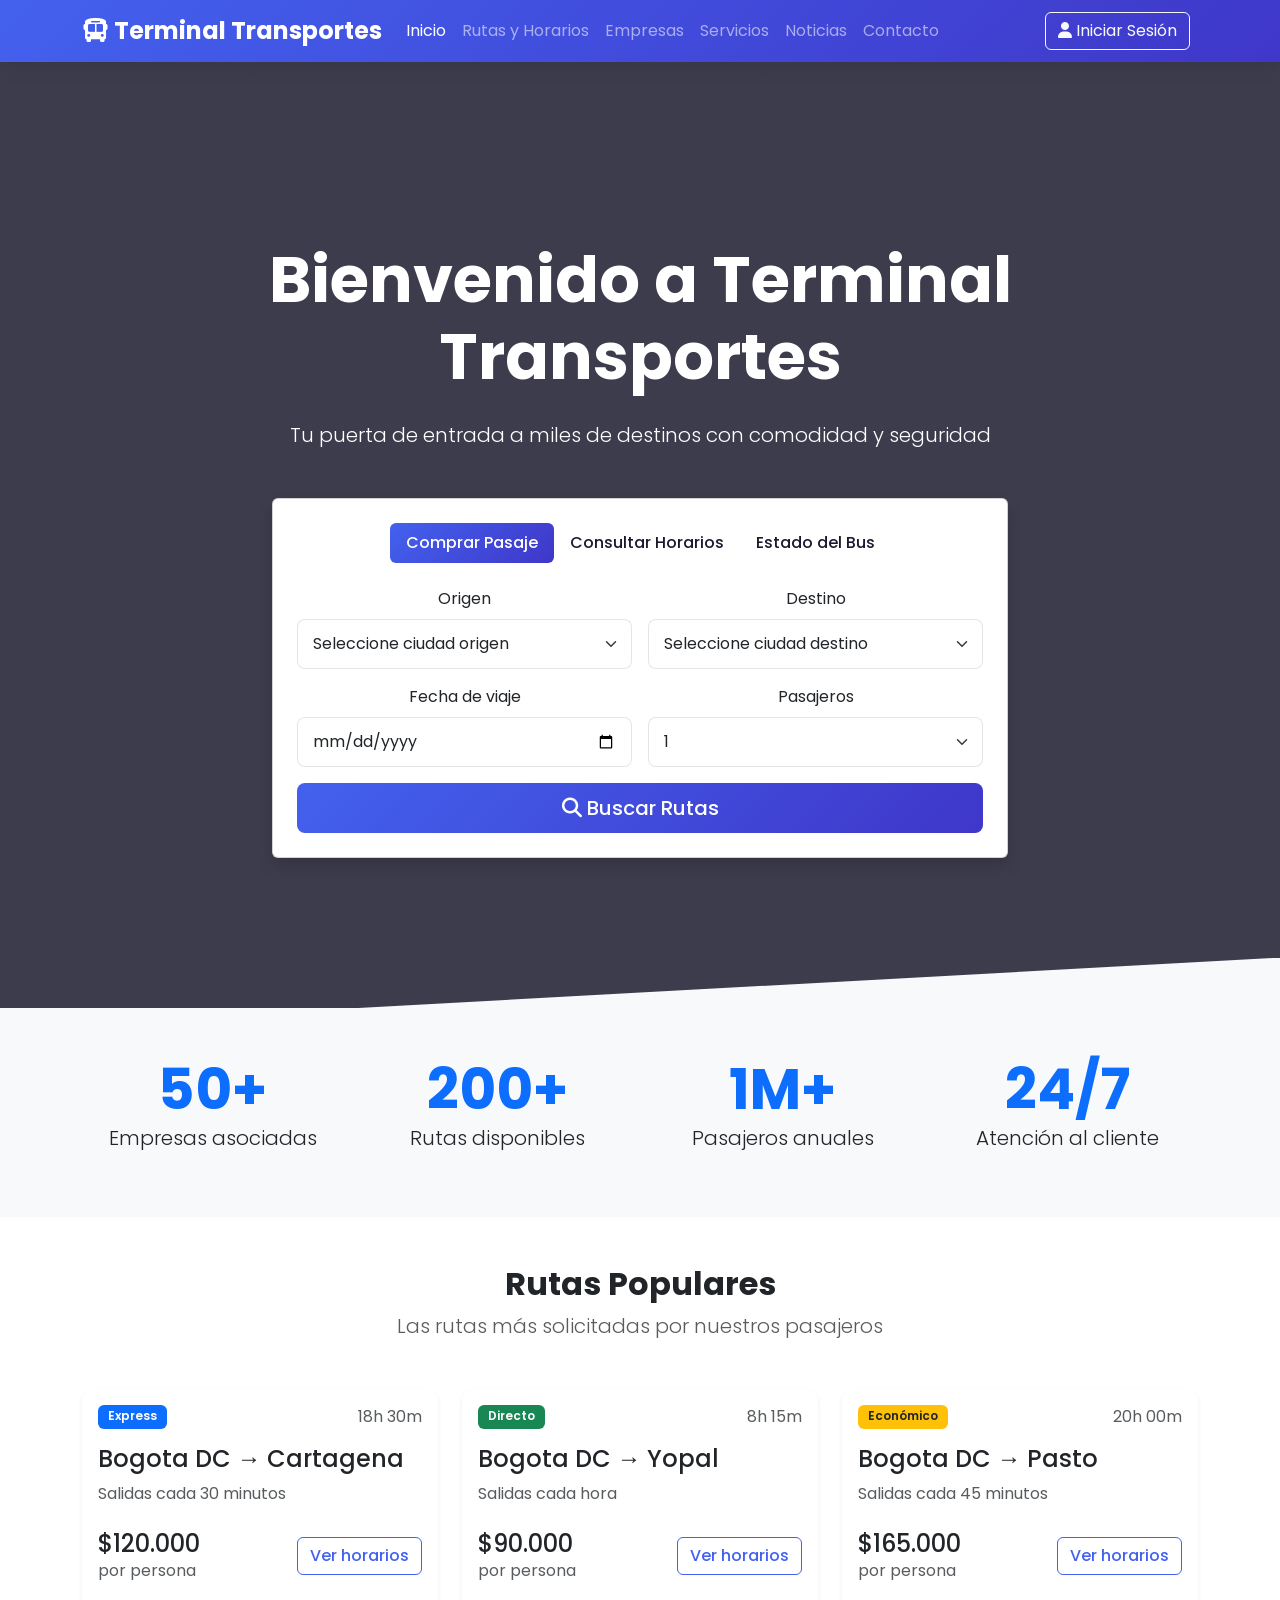
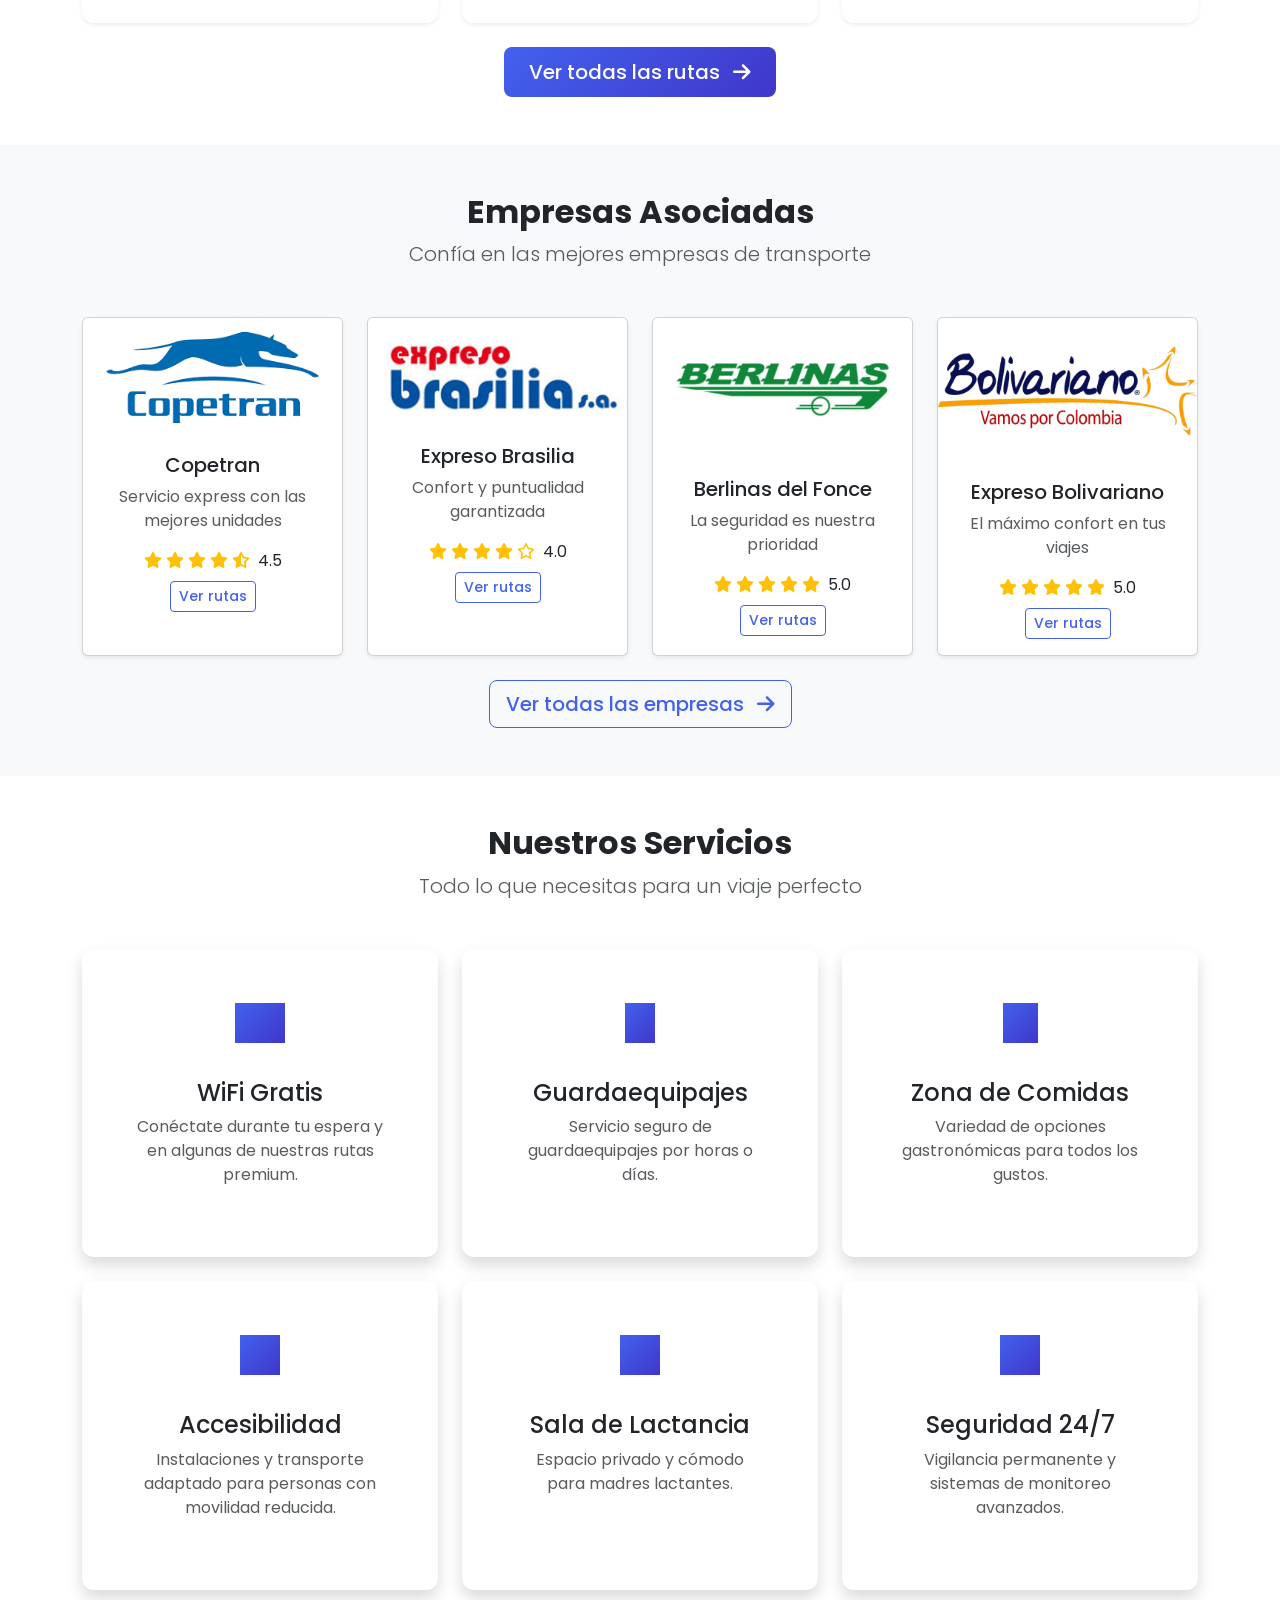
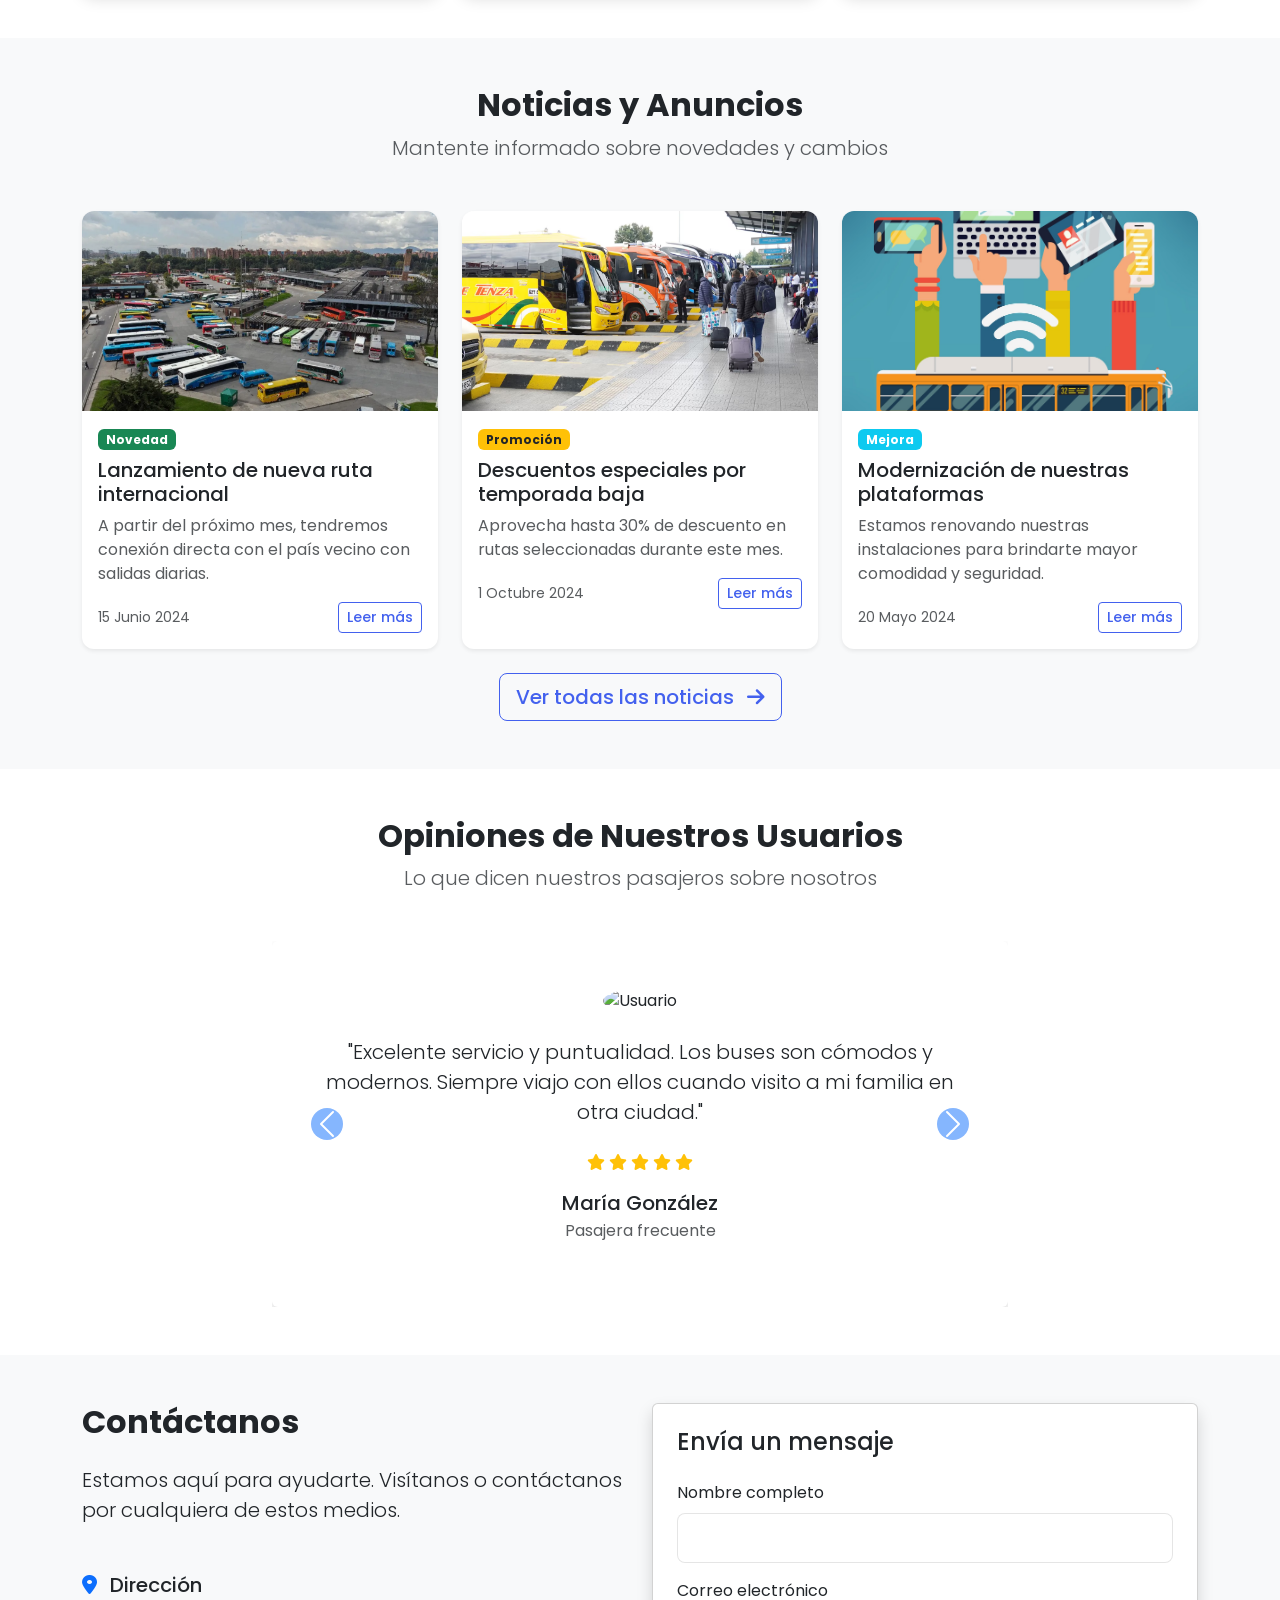
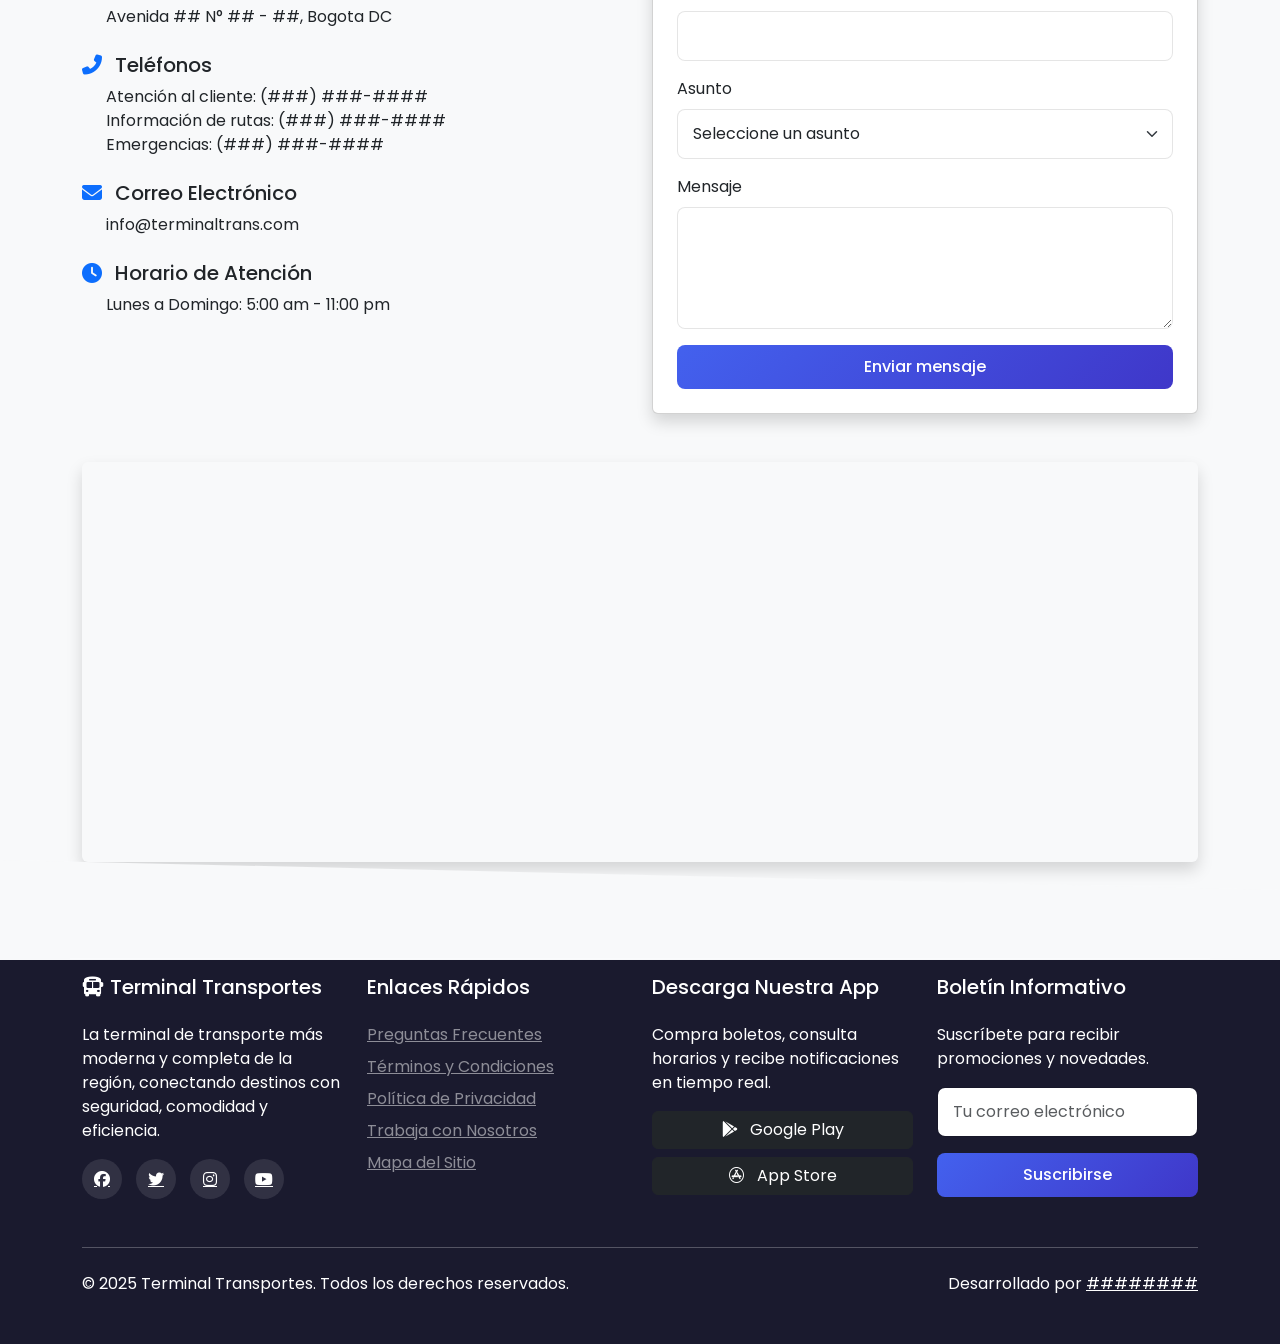
==== commit c282b75d: "Add files via upload" ====
--- a/index.html
+++ b/index.html
@@ -1,1027 +1,1141 @@
-<!DOCTYPE html>
-<html lang="es">
-    <head>
-        <meta charset="UTF-8">
-        <meta name="viewport" content="width=device-width, initial-scale=1.0">
-        <title>Terminal Transportes | Transporte Moderno y Eficiente</title>
-        <!-- Bootstrap CSS -->
-        <link href="https://cdn.jsdelivr.net/npm/bootstrap@5.3.0/dist/css/bootstrap.min.css" rel="stylesheet">
-        <!-- Font Awesome -->
-        <link rel="stylesheet" href="https://cdnjs.cloudflare.com/ajax/libs/font-awesome/6.4.0/css/all.min.css">
-        <!-- Google Fonts -->
-        <link href="https://fonts.googleapis.com/css2?family=Poppins:wght@300;400;500;600;700&display=swap" rel="stylesheet">
-        <!-- Estilos personalizados -->
-        <link rel="stylesheet" href="css/styles.css">
-    </head>
-<body>
-    <!-- Barra de navegación -->
-    <nav class="navbar navbar-expand-lg navbar-dark bg-primary sticky-top">
-        <div class="container">
-            <a class="navbar-brand" href="#">
-                <i class="fas fa-bus"></i> Terminal Transportes
-            </a>
-            <button class="navbar-toggler" type="button" data-bs-toggle="collapse" data-bs-target="#navbarNav">
-                <span class="navbar-toggler-icon"></span>
-            </button>
-            <div class="collapse navbar-collapse" id="navbarNav">
-                <ul class="navbar-nav me-auto">
-                    <li class="nav-item">
-                        <a class="nav-link active" href="#inicio">Inicio</a>
-                    </li>
-                    <li class="nav-item">
-                        <a class="nav-link" href="#rutas">Rutas y Horarios</a>
-                    </li>
-                    <li class="nav-item">
-                        <a class="nav-link" href="#empresas">Empresas</a>
-                    </li>
-                    <li class="nav-item">
-                        <a class="nav-link" href="#servicios">Servicios</a>
-                    </li>
-                    <li class="nav-item">
-                        <a class="nav-link" href="#noticias">Noticias</a>
-                    </li>
-                    <li class="nav-item">
-                        <a class="nav-link" href="#contacto">Contacto</a>
-                    </li>
-                </ul>
-                <div class="d-flex">
-                    <a href="#login" class="btn btn-outline-light me-2" data-bs-toggle="modal">
-                        <i class="fas fa-user"></i> Iniciar Sesión
-                    </a>
-                    <a href="#registro" class="btn btn-light" data-bs-toggle="modal">
-                        <i class="fas fa-user-plus"></i> Registrarse
-                    </a>
-                </div>
-            </div>
-        </div>
-    </nav>
-
-    <!-- Sección Hero -->
-    <section id="inicio" class="hero-section text-center">
-        <div class="container">
-            <h1 class="display-3 fw-bold mb-4">Bienvenido a Terminal Transportes</h1>
-            <p class="lead mb-5">Tu puerta de entrada a miles de destinos con comodidad y seguridad</p>
-            
-            <div class="row justify-content-center">
-                <div class="col-lg-8">
-                    <div class="card shadow">
-                        <div class="card-body p-4">
-                            <ul class="nav nav-pills mb-4 justify-content-center" id="pills-tab" role="tablist">
-                                <li class="nav-item" role="presentation">
-                                    <button class="nav-link active" id="pills-origen-tab" data-bs-toggle="pill" data-bs-target="#pills-origen" type="button">Comprar Pasaje</button>
-                                </li>
-                                <li class="nav-item" role="presentation">
-                                    <button class="nav-link" id="pills-horarios-tab" data-bs-toggle="pill" data-bs-target="#pills-horarios" type="button">Consultar Horarios</button>
-                                </li>
-                                <li class="nav-item" role="presentation">
-                                    <button class="nav-link" id="pills-rastreo-tab" data-bs-toggle="pill" data-bs-target="#pills-rastreo" type="button">Rastrear Bus</button>
-                                </li>
-                            </ul>
-                            
-                            <div class="tab-content" id="pills-tabContent">
-                                <div class="tab-pane fade show active" id="pills-origen" role="tabpanel">
-                                    <form>
-                                        <div class="row g-3">
-                                            <div class="col-md-6">
-                                                <label for="origen" class="form-label">Origen</label>
-                                                <select class="form-select" id="origen">
-                                                    <option selected>Seleccione ciudad origen</option>
-                                                    <option>Bogota DC</option>
-                                                    <option>Cartagena</option>
-                                                    <option>Pasto</option>
-                                                    <option>Yopal</option>
-                                                    <option>Medellin</option>
-                                                </select>
-                                            </div>
-                                            <div class="col-md-6">
-                                                <label for="destino" class="form-label">Destino</label>
-                                                <select class="form-select" id="destino">
-                                                    <option selected>Seleccione ciudad destino</option>
-                                                    <option>Bogota DC</option>
-                                                    <option>Cartagena</option>
-                                                    <option>Pasto</option>
-                                                    <option>Yopal</option>
-                                                    <option>Medellin</option>
-                                                </select>
-                                            </div>
-                                            <div class="col-md-6">
-                                                <label for="fecha" class="form-label">Fecha de viaje</label>
-                                                <input type="date" class="form-control" id="fecha">
-                                            </div>
-                                            <div class="col-md-6">
-                                                <label for="pasajeros" class="form-label">Pasajeros</label>
-                                                <select class="form-select" id="pasajeros">
-                                                    <option selected>1</option>
-                                                    <option>2</option>
-                                                    <option>3</option>
-                                                    <option>4</option>
-                                                    <option>5+</option>
-                                                </select>
-                                            </div>
-                                            <div class="col-12 mt-3">
-                                                <button type="submit" class="btn btn-primary btn-lg w-100">
-                                                    <i class="fas fa-search"></i> Buscar Rutas
-                                                </button>
-                                            </div>
-                                        </div>
-                                    </form>
-                                </div>
-                                
-                                <div class="tab-pane fade" id="pills-horarios" role="tabpanel">
-                                    <form>
-                                        <div class="row g-3">
-                                            <div class="col-md-6">
-                                                <label for="empresa" class="form-label">Empresa de transporte</label>
-                                                <select class="form-select" id="empresa">
-                                                    <option selected>Todas las empresas</option>
-                                                    <option>Copetran</option>
-                                                    <option>Expreso Brasilia</option>
-                                                    <option>Berlinas del Fonce</option>
-                                                    <option>Expreso Bolivariano</option>
-                                                </select>
-                                            </div>
-                                            <div class="col-md-6">
-                                                <label for="ruta" class="form-label">Ruta específica</label>
-                                                <select class="form-select" id="ruta">
-                                                    <option selected>Todas las rutas</option>
-                                                    <option>Bogota - Cartagena</option>
-                                                    <option>Bogota - Pasto</option>
-                                                    <option>Bogota - Yopal</option>
-                                                    <option>Bogota - Medellin</option>
-                                                </select>
-                                            </div>
-                                            <div class="col-12 mt-3">
-                                                <button type="submit" class="btn btn-primary btn-lg w-100">
-                                                    <i class="fas fa-clock"></i> Consultar Horarios
-                                                </button>
-                                            </div>
-                                        </div>
-                                    </form>
-                                </div>
-                                
-                                <div class="tab-pane fade" id="pills-rastreo" role="tabpanel">
-                                    <form>
-                                        <div class="row g-3">
-                                            <div class="col-md-8">
-                                                <label for="placa" class="form-label">Placa del bus o número de ruta</label>
-                                                <input type="text" class="form-control" id="placa" placeholder="Ej: ABC123 o Ruta 45">
-                                            </div>
-                                            <div class="col-md-4">
-                                                <label for="rastreo-btn" class="form-label invisible">Rastrear</label>
-                                                <button type="submit" class="btn btn-primary btn-lg w-100">
-                                                    <i class="fas fa-map-marker-alt"></i> Rastrear
-                                                </button>
-                                            </div>
-                                            <div class="col-12">
-                                                <div class="alert alert-info mt-3">
-                                                    <i class="fas fa-info-circle"></i> Ingrese la placa del vehículo o el número de ruta para ver su ubicación en tiempo real.
-                                                </div>
-                                            </div>
-                                        </div>
-                                    </form>
-                                </div>
-                            </div>
-                        </div>
-                    </div>
-                </div>
-            </div>
-        </div>
-    </section>
-
-    <section class="py-5 bg-light">
-        <div class="container">
-            <div class="row text-center">
-                <div class="col-md-3">
-                    <div class="display-4 fw-bold text-primary">50+</div>
-                    <p class="lead">Empresas asociadas</p>
-                </div>
-                <div class="col-md-3">
-                    <div class="display-4 fw-bold text-primary">200+</div>
-                    <p class="lead">Rutas disponibles</p>
-                </div>
-                <div class="col-md-3">
-                    <div class="display-4 fw-bold text-primary">1M+</div>
-                    <p class="lead">Pasajeros anuales</p>
-                </div>
-                <div class="col-md-3">
-                    <div class="display-4 fw-bold text-primary">24/7</div>
-                    <p class="lead">Atención al cliente</p>
-                </div>
-            </div>
-        </div>
-    </section>
-
-    <section id="rutas" class="py-5">
-        <div class="container">
-            <div class="text-center mb-5">
-                <h2 class="fw-bold">Rutas Populares</h2>
-                <p class="lead text-muted">Las rutas más solicitadas por nuestros pasajeros</p>
-            </div>
-            
-            <div class="row">
-                <div class="col-md-4">
-                    <div class="card ticket-card mb-4 shadow-sm h-100">
-                        <div class="card-body">
-                            <div class="d-flex justify-content-between mb-3">
-                                <span class="badge bg-primary">Express</span>
-                                <span class="text-muted">18h 30m</span>
-                            </div>
-                            <h4>Bogota DC → Cartagena</h4>
-                            <p class="text-muted">Salidas cada 30 minutos</p>
-                            
-                            <div class="d-flex justify-content-between align-items-center mt-4">
-                                <div>
-                                    <span class="h4">$120.000</span>
-                                    <span class="text-muted d-block">por persona</span>
-                                </div>
-                                <button class="btn btn-outline-primary">Ver horarios</button>
-                            </div>
-                        </div>
-                    </div>
-                </div>
-                
-                <div class="col-md-4">
-                    <div class="card ticket-card mb-4 shadow-sm h-100">
-                        <div class="card-body">
-                            <div class="d-flex justify-content-between mb-3">
-                                <span class="badge bg-success">Directo</span>
-                                <span class="text-muted">8h 15m</span>
-                            </div>
-                            <h4>Bogota DC → Yopal</h4>
-                            <p class="text-muted">Salidas cada hora</p>
-                            
-                            <div class="d-flex justify-content-between align-items-center mt-4">
-                                <div>
-                                    <span class="h4">$90.000</span>
-                                    <span class="text-muted d-block">por persona</span>
-                                </div>
-                                <button class="btn btn-outline-primary">Ver horarios</button>
-                            </div>
-                        </div>
-                    </div>
-                </div>
-                
-                <div class="col-md-4">
-                    <div class="card ticket-card mb-4 shadow-sm h-100">
-                        <div class="card-body">
-                            <div class="d-flex justify-content-between mb-3">
-                                <span class="badge bg-warning text-dark">Económico</span>
-                                <span class="text-muted">20h 00m</span>
-                            </div>
-                            <h4>Bogota DC → Pasto</h4>
-                            <p class="text-muted">Salidas cada 45 minutos</p>
-                            
-                            <div class="d-flex justify-content-between align-items-center mt-4">
-                                <div>
-                                    <span class="h4">$165.000</span>
-                                    <span class="text-muted d-block">por persona</span>
-                                </div>
-                                <button class="btn btn-outline-primary">Ver horarios</button>
-                            </div>
-                        </div>
-                    </div>
-                </div>
-            </div>
-            
-            <div class="text-center mt-4">
-                <a href="#" class="btn btn-primary btn-lg">Ver todas las rutas <i class="fas fa-arrow-right ms-2"></i></a>
-            </div>
-        </div>
-    </section>
-
-    <!-- Sección de empresas asociadas -->
-    <section id="empresas" class="py-5 bg-light">
-        <div class="container">
-            <div class="text-center mb-5">
-                <h2 class="fw-bold">Empresas Asociadas</h2>
-                <p class="lead text-muted">Confía en las mejores empresas de transporte</p>
-            </div>
-            
-            <div class="row g-4">
-                <div class="col-md-3 col-sm-6">
-                    <div class="card h-100 shadow-sm">
-                        <img src="img/copetran.png" class="card-img-top" alt="Transporte Rápido">
-                        <div class="card-body text-center">
-                            <h5 class="card-title">Copetran</h5>
-                            <p class="card-text text-muted">Servicio express con las mejores unidades</p>
-                            <div class="mb-2">
-                                <i class="fas fa-star text-warning"></i>
-                                <i class="fas fa-star text-warning"></i>
-                                <i class="fas fa-star text-warning"></i>
-                                <i class="fas fa-star text-warning"></i>
-                                <i class="fas fa-star-half-alt text-warning"></i>
-                                <span class="ms-1">4.5</span>
-                            </div>
-                            <a href="#" class="btn btn-sm btn-outline-primary">Ver rutas</a>
-                        </div>
-                    </div>
-                </div>
-                
-                <div class="col-md-3 col-sm-6">
-                    <div class="card h-100 shadow-sm">
-                        <img src="img/expreso-brasilia.png" class="card-img-top" alt="Bus Express">
-                        <div class="card-body text-center">
-                            <h5 class="card-title">Expreso Brasilia</h5>
-                            <p class="card-text text-muted">Confort y puntualidad garantizada</p>
-                            <div class="mb-2">
-                                <i class="fas fa-star text-warning"></i>
-                                <i class="fas fa-star text-warning"></i>
-                                <i class="fas fa-star text-warning"></i>
-                                <i class="fas fa-star text-warning"></i>
-                                <i class="far fa-star text-warning"></i>
-                                <span class="ms-1">4.0</span>
-                            </div>
-                            <a href="#" class="btn btn-sm btn-outline-primary">Ver rutas</a>
-                        </div>
-                    </div>
-                </div>
-                
-                <div class="col-md-3 col-sm-6">
-                    <div class="card h-100 shadow-sm">
-                        <img src="img/berlinas.png" class="card-img-top" alt="Viaje Seguro">
-                        <div class="card-body text-center">
-                            <h5 class="card-title">Berlinas del Fonce</h5>
-                            <p class="card-text text-muted">La seguridad es nuestra prioridad</p>
-                            <div class="mb-2">
-                                <i class="fas fa-star text-warning"></i>
-                                <i class="fas fa-star text-warning"></i>
-                                <i class="fas fa-star text-warning"></i>
-                                <i class="fas fa-star text-warning"></i>
-                                <i class="fas fa-star text-warning"></i>
-                                <span class="ms-1">5.0</span>
-                            </div>
-                            <a href="#" class="btn btn-sm btn-outline-primary">Ver rutas</a>
-                        </div>
-                    </div>
-                </div>
-                
-                <div class="col-md-3 col-sm-6">
-                    <div class="card h-100 shadow-sm">
-                        <img src="img/bolivariano.png" class="card-img-top" alt="Comfort Bus">
-                        <div class="card-body text-center">
-                            <h5 class="card-title">Expreso Bolivariano</h5>
-                            <p class="card-text text-muted">El máximo confort en tus viajes</p>
-                            <div class="mb-2">
-                                <i class="fas fa-star text-warning"></i>
-                                <i class="fas fa-star text-warning"></i>
-                                <i class="fas fa-star text-warning"></i>
-                                <i class="fas fa-star text-warning"></i>
-                                <i class="fas fa-star text-warning"></i>
-                                <span class="ms-1">5.0</span>
-                            </div>
-                            <a href="#" class="btn btn-sm btn-outline-primary">Ver rutas</a>
-                        </div>
-                    </div>
-                </div>
-            </div>
-            
-            <div class="text-center mt-4">
-                <a href="#" class="btn btn-outline-primary btn-lg">Ver todas las empresas <i class="fas fa-arrow-right ms-2"></i></a>
-            </div>
-        </div>
-    </section>
-
-    <!-- Sección de servicios -->
-    <section id="servicios" class="py-5">
-        <div class="container">
-            <div class="text-center mb-5">
-                <h2 class="fw-bold">Nuestros Servicios</h2>
-                <p class="lead text-muted">Todo lo que necesitas para un viaje perfecto</p>
-            </div>
-            
-            <div class="row g-4">
-                <div class="col-md-4">
-                    <div class="card service-card h-100 shadow">
-                        <div class="card-body text-center p-4">
-                            <div class="mb-3">
-                                <i class="fas fa-wifi fa-3x text-primary"></i>
-                            </div>
-                            <h4>WiFi Gratis</h4>
-                            <p class="text-muted">Conéctate durante tu espera y en algunas de nuestras rutas premium.</p>
-                        </div>
-                    </div>
-                </div>
-                
-                <div class="col-md-4">
-                    <div class="card service-card h-100 shadow">
-                        <div class="card-body text-center p-4">
-                            <div class="mb-3">
-                                <i class="fas fa-suitcase-rolling fa-3x text-primary"></i>
-                            </div>
-                            <h4>Guardaequipajes</h4>
-                            <p class="text-muted">Servicio seguro de guardaequipajes por horas o días.</p>
-                        </div>
-                    </div>
-                </div>
-                
-                <div class="col-md-4">
-                    <div class="card service-card h-100 shadow">
-                        <div class="card-body text-center p-4">
-                            <div class="mb-3">
-                                <i class="fas fa-utensils fa-3x text-primary"></i>
-                            </div>
-                            <h4>Zona de Comidas</h4>
-                            <p class="text-muted">Variedad de opciones gastronómicas para todos los gustos.</p>
-                        </div>
-                    </div>
-                </div>
-                
-                <div class="col-md-4">
-                    <div class="card service-card h-100 shadow">
-                        <div class="card-body text-center p-4">
-                            <div class="mb-3">
-                                <i class="fas fa-wheelchair fa-3x text-primary"></i>
-                            </div>
-                            <h4>Accesibilidad</h4>
-                            <p class="text-muted">Instalaciones y transporte adaptado para personas con movilidad reducida.</p>
-                        </div>
-                    </div>
-                </div>
-                
-                <div class="col-md-4">
-                    <div class="card service-card h-100 shadow">
-                        <div class="card-body text-center p-4">
-                            <div class="mb-3">
-                                <i class="fas fa-baby-carriage fa-3x text-primary"></i>
-                            </div>
-                            <h4>Sala de Lactancia</h4>
-                            <p class="text-muted">Espacio privado y cómodo para madres lactantes.</p>
-                        </div>
-                    </div>
-                </div>
-                
-                <div class="col-md-4">
-                    <div class="card service-card h-100 shadow">
-                        <div class="card-body text-center p-4">
-                            <div class="mb-3">
-                                <i class="fas fa-shield-alt fa-3x text-primary"></i>
-                            </div>
-                            <h4>Seguridad 24/7</h4>
-                            <p class="text-muted">Vigilancia permanente y sistemas de monitoreo avanzados.</p>
-                        </div>
-                    </div>
-                </div>
-            </div>
-        </div>
-    </section>
-
-    <!-- Sección de noticias y anuncios -->
-    <section id="noticias" class="py-5 bg-light">
-        <div class="container">
-            <div class="text-center mb-5">
-                <h2 class="fw-bold">Noticias y Anuncios</h2>
-                <p class="lead text-muted">Mantente informado sobre novedades y cambios</p>
-            </div>
-            
-            <div class="row g-4">
-                <div class="col-md-4">
-                    <div class="card news-card h-100 shadow-sm">
-                        <img src="img/nuevaruta.png" class="card-img-top" alt="Nueva Ruta">
-                        <div class="card-body">
-                            <span class="badge bg-success mb-2">Novedad</span>
-                            <h5 class="card-title">Lanzamiento de nueva ruta internacional</h5>
-                            <p class="card-text text-muted">A partir del próximo mes, tendremos conexión directa con el país vecino con salidas diarias.</p>
-                            <div class="d-flex justify-content-between align-items-center">
-                                <small class="text-muted">15 Junio 2024</small>
-                                <a href="#" class="btn btn-sm btn-outline-primary">Leer más</a>
-                            </div>
-                        </div>
-                    </div>
-                </div>
-                
-                <div class="col-md-4">
-                    <div class="card news-card h-100 shadow-sm">
-                        <img src="img/temporada-baja.png" class="card-img-top" alt="Promoción">
-                        <div class="card-body">
-                            <span class="badge bg-warning text-dark mb-2">Promoción</span>
-                            <h5 class="card-title">Descuentos especiales por temporada baja</h5>
-                            <p class="card-text text-muted">Aprovecha hasta 30% de descuento en rutas seleccionadas durante este mes.</p>
-                            <div class="d-flex justify-content-between align-items-center">
-                                <small class="text-muted">1 Octubre 2024</small>
-                                <a href="#" class="btn btn-sm btn-outline-primary">Leer más</a>
-                            </div>
-                        </div>
-                    </div>
-                </div>
-                
-                <div class="col-md-4">
-                    <div class="card news-card h-100 shadow-sm">
-                        <img src="img/modernizacion.png" class="card-img-top" alt="Modernización">
-                        <div class="card-body">
-                            <span class="badge bg-info mb-2">Mejora</span>
-                            <h5 class="card-title">Modernización de nuestras plataformas</h5>
-                            <p class="card-text text-muted">Estamos renovando nuestras instalaciones para brindarte mayor comodidad y seguridad.</p>
-                            <div class="d-flex justify-content-between align-items-center">
-                                <small class="text-muted">20 Mayo 2024</small>
-                                <a href="#" class="btn btn-sm btn-outline-primary">Leer más</a>
-                            </div>
-                        </div>
-                    </div>
-                </div>
-            </div>
-            
-            <div class="text-center mt-4">
-                <a href="#" class="btn btn-outline-primary btn-lg">Ver todas las noticias <i class="fas fa-arrow-right ms-2"></i></a>
-            </div>
-        </div>
-    </section>
-
-    <!-- Sección de testimonios -->
-    <section class="py-5">
-        <div class="container">
-            <div class="text-center mb-5">
-                <h2 class="fw-bold">Opiniones de Nuestros Usuarios</h2>
-                <p class="lead text-muted">Lo que dicen nuestros pasajeros sobre nosotros</p>
-            </div>
-            
-            <div class="row">
-                <div class="col-lg-8 mx-auto">
-                    <div id="testimonialCarousel" class="carousel slide" data-bs-ride="carousel">
-                        <div class="carousel-inner">
-                            <div class="carousel-item active">
-                                <div class="card border-0 shadow">
-                                    <div class="card-body p-5 text-center">
-                                        <img src="https://randomuser.me/api/portraits/women/44.jpg" class="rounded-circle mb-4" width="100" alt="Usuario">
-                                        <p class="lead mb-4">"Excelente servicio y puntualidad. Los buses son cómodos y modernos. Siempre viajo con ellos cuando visito a mi familia en otra ciudad."</p>
-                                        <div class="mb-3">
-                                            <i class="fas fa-star text-warning"></i>
-                                            <i class="fas fa-star text-warning"></i>
-                                            <i class="fas fa-star text-warning"></i>
-                                            <i class="fas fa-star text-warning"></i>
-                                            <i class="fas fa-star text-warning"></i>
-                                        </div>
-                                        <h5 class="mb-1">María González</h5>
-                                        <p class="text-muted">Pasajera frecuente</p>
-                                    </div>
-                                </div>
-                            </div>
-                            
-                            <div class="carousel-item">
-                                <div class="card border-0 shadow">
-                                    <div class="card-body p-5 text-center">
-                                        <img src="https://randomuser.me/api/portraits/men/32.jpg" class="rounded-circle mb-4" width="100" alt="Usuario">
-                                        <p class="lead mb-4">"La terminal es muy organizada y segura. Me gusta que tienen muchas opciones de comida y áreas de descanso mientras espero mi bus."</p>
-                                        <div class="mb-3">
-                                            <i class="fas fa-star text-warning"></i>
-                                            <i class="fas fa-star text-warning"></i>
-                                            <i class="fas fa-star text-warning"></i>
-                                            <i class="fas fa-star text-warning"></i>
-                                            <i class="fas fa-star-half-alt text-warning"></i>
-                                        </div>
-                                        <h5 class="mb-1">Carlos Mendoza</h5>
-                                        <p class="text-muted">Viajero empresarial</p>
-                                    </div>
-                                </div>
-                            </div>
-                            
-                            <div class="carousel-item">
-                                <div class="card border-0 shadow">
-                                    <div class="card-body p-5 text-center">
-                                        <img src="https://randomuser.me/api/portraits/women/24.jpg" class="rounded-circle mb-4" width="100" alt="Usuario">
-                                        <p class="lead mb-4">"La app para comprar boletos es muy fácil de usar y me ahorra tiempo. Además, el personal siempre está dispuesto a ayudar cuando lo necesito."</p>
-                                        <div class="mb-3">
-                                            <i class="fas fa-star text-warning"></i>
-                                            <i class="fas fa-star text-warning"></i>
-                                            <i class="fas fa-star text-warning"></i>
-                                            <i class="fas fa-star text-warning"></i>
-                                            <i class="far fa-star text-warning"></i>
-                                        </div>
-                                        <h5 class="mb-1">Laura Jiménez</h5>
-                                        <p class="text-muted">Estudiante universitaria</p>
-                                    </div>
-                                </div>
-                            </div>
-                        </div>
-                        
-                        <button class="carousel-control-prev" type="button" data-bs-target="#testimonialCarousel" data-bs-slide="prev">
-                            <span class="carousel-control-prev-icon bg-primary rounded-circle"></span>
-                            <span class="visually-hidden">Anterior</span>
-                        </button>
-                        <button class="carousel-control-next" type="button" data-bs-target="#testimonialCarousel" data-bs-slide="next">
-                            <span class="carousel-control-next-icon bg-primary rounded-circle"></span>
-                            <span class="visually-hidden">Siguiente</span>
-                        </button>
-                    </div>
-                </div>
-            </div>
-        </div>
-    </section>
-
-    <!-- Sección de contacto y mapa -->
-    <section id="contacto" class="py-5 bg-light">
-        <div class="container">
-            <div class="row">
-                <div class="col-lg-6">
-                    <h2 class="fw-bold mb-4">Contáctanos</h2>
-                    <p class="lead mb-5">Estamos aquí para ayudarte. Visítanos o contáctanos por cualquiera de estos medios.</p>
-                    
-                    <div class="mb-4">
-                        <h5><i class="fas fa-map-marker-alt text-primary me-2"></i> Dirección</h5>
-                        <p class="ms-4">Avenida ## N° ## - ##, Bogota DC</p>
-                    </div>
-                    
-                    <div class="mb-4">
-                        <h5><i class="fas fa-phone-alt text-primary me-2"></i> Teléfonos</h5>
-                        <ul class="ms-4 list-unstyled">
-                            <li>Atención al cliente: (###) ###-####</li>
-                            <li>Información de rutas: (###) ###-####</li>
-                            <li>Emergencias: (###) ###-####</li>
-                        </ul>
-                    </div>
-                    
-                    <div class="mb-4">
-                        <h5><i class="fas fa-envelope text-primary me-2"></i> Correo Electrónico</h5>
-                        <p class="ms-4">info@terminaltrans.com</p>
-                    </div>
-                    
-                    <div class="mb-4">
-                        <h5><i class="fas fa-clock text-primary me-2"></i> Horario de Atención</h5>
-                        <p class="ms-4">Lunes a Domingo: 5:00 am - 11:00 pm</p>
-                    </div>
-                </div>
-                
-                <div class="col-lg-6">
-                    <div class="card shadow">
-                        <div class="card-body p-4">
-                            <h4 class="mb-4">Envía un mensaje</h4>
-                            <form>
-                                <div class="mb-3">
-                                    <label for="nombre" class="form-label">Nombre completo</label>
-                                    <input type="text" class="form-control" id="nombre" required>
-                                </div>
-                                <div class="mb-3">
-                                    <label for="email" class="form-label">Correo electrónico</label>
-                                    <input type="email" class="form-control" id="email" required>
-                                </div>
-                                <div class="mb-3">
-                                    <label for="asunto" class="form-label">Asunto</label>
-                                    <select class="form-select" id="asunto">
-                                        <option selected>Seleccione un asunto</option>
-                                        <option>Consulta general</option>
-                                        <option>Reclamo</option>
-                                        <option>Sugerencia</option>
-                                        <option>Información de rutas</option>
-                                        <option>Otro</option>
-                                    </select>
-                                </div>
-                                <div class="mb-3">
-                                    <label for="mensaje" class="form-label">Mensaje</label>
-                                    <textarea class="form-control" id="mensaje" rows="4" required></textarea>
-                                </div>
-                                <button type="submit" class="btn btn-primary w-100">Enviar mensaje</button>
-                            </form>
-                        </div>
-                    </div>
-                </div>
-            </div>
-
-            <div class="row mt-5">
-                <div class="col-12">
-                    <div class="map-container rounded shadow">
-                    <iframe src="https://www.google.com/maps/embed?pb=!1m18!1m12!1m3!1d3976.455530462445!2d-74.09372292401974!3d4.683652942081986!2m3!1f0!2f0!3f0!3m2!1i1024!2i768!4f13.1!3m3!1m2!1s0x8e3f9a3a0e9b4c3b%3A0x4a7f8e9b9c1d1e1f!2sTerminal%20de%20Transporte%20de%20Bogot%C3%A1!5e0!3m2!1ses!2sco!4v1620000000000!5m2!1ses!2sco" width="100%" height="100%" style="border:0;" allowfullscreen="" loading="lazy"></iframe>
-                </div>
-            </div>
-        </div>
-    </section>
-
-    <!-- Footer -->
-    <footer class="py-5">
-        <div class="container">
-            <div class="row">
-                <hr>
-                <div class="col-lg-3 mb-4">
-                    <h5 class="text-white mb-4">
-                        <i class="fas fa-bus"></i> Terminal Transportes
-                    </h5>
-                    <p>La terminal de transporte más moderna y completa de la región, conectando destinos con seguridad, comodidad y eficiencia.</p>
-                    <div class="social-icons">
-                        <a href="#"><i class="fab fa-facebook"></i></a>
-                        <a href="#"><i class="fab fa-twitter"></i></a>
-                        <a href="#"><i class="fab fa-instagram"></i></a>
-                        <a href="#"><i class="fab fa-youtube"></i></a>
-                    </div>
-                </div>
-                
-                <div class="col-lg-3 mb-4">
-                    <h5 class="text-white mb-4">Enlaces Rápidos</h5>
-                    <ul class="list-unstyled">
-                        <li class="mb-2"><a href="#" class="text-white-50">Preguntas Frecuentes</a></li>
-                        <li class="mb-2"><a href="#" class="text-white-50">Términos y Condiciones</a></li>
-                        <li class="mb-2"><a href="#" class="text-white-50">Política de Privacidad</a></li>
-                        <li class="mb-2"><a href="#" class="text-white-50">Trabaja con Nosotros</a></li>
-                        <li class="mb-2"><a href="#" class="text-white-50">Mapa del Sitio</a></li>
-                    </ul>
-                </div>
-                
-                <div class="col-lg-3 mb-4">
-                    <h5 class="text-white mb-4">Descarga Nuestra App</h5>
-                    <p>Compra boletos, consulta horarios y recibe notificaciones en tiempo real.</p>
-                    <div class="d-flex flex-column">
-                        <a href="#" class="btn btn-dark mb-2">
-                            <i class="fab fa-google-play me-2"></i> Google Play
-                        </a>
-                        <a href="#" class="btn btn-dark">
-                            <i class="fab fa-app-store me-2"></i> App Store
-                        </a>
-                    </div>
-                </div>
-                
-                <div class="col-lg-3 mb-4">
-                    <h5 class="text-white mb-4">Boletín Informativo</h5>
-                    <p>Suscríbete para recibir promociones y novedades.</p>
-                    <form>
-                        <div class="mb-3">
-                            <input type="email" class="form-control" placeholder="Tu correo electrónico" required>
-                        </div>
-                        <button type="submit" class="btn btn-primary w-100">Suscribirse</button>
-                    </form>
-                </div>
-            </div>
-            
-            <hr class="my-4 bg-secondary">
-            
-            <div class="row">
-                <div class="col-md-6 text-center text-md-start">
-                    <p class="mb-0">&copy; 2025 Terminal Transportes. Todos los derechos reservados.</p>
-                </div>
-                <div class="col-md-6 text-center text-md-end">
-                    <p class="mb-0">Desarrollado por <a href="#" class="text-white">########</a></p>
-                </div>
-            </div>
-        </div>
-    </footer>
-
-    <!-- Modal de Inicio de Sesión -->
-    <div class="modal fade" id="loginModal" tabindex="-1" aria-labelledby="loginModalLabel" aria-hidden="true">
-        <div class="modal-dialog">
-            <div class="modal-content">
-                <div class="modal-header">
-                    <h5 class="modal-title" id="loginModalLabel">Iniciar Sesión</h5>
-                    <button type="button" class="btn-close" data-bs-dismiss="modal" aria-label="Close"></button>
-                </div>
-                <div class="modal-body">
-                    <form>
-                        <div class="mb-3">
-                            <label for="loginEmail" class="form-label">Correo electrónico</label>
-                            <input type="email" class="form-control" id="loginEmail" required>
-                        </div>
-                        <div class="mb-3">
-                            <label for="loginPassword" class="form-label">Contraseña</label>
-                            <input type="password" class="form-control" id="loginPassword" required>
-                        </div>
-                        <div class="mb-3 form-check">
-                            <input type="checkbox" class="form-check-input" id="rememberMe">
-                            <label class="form-check-label" for="rememberMe">Recordarme</label>
-                        </div>
-                        <button type="submit" class="btn btn-primary w-100">Iniciar Sesión</button>
-                    </form>
-                    <div class="text-center mt-3">
-                        <a href="#" data-bs-toggle="modal" data-bs-target="#forgotPasswordModal" data-bs-dismiss="modal">¿Olvidaste tu contraseña?</a>
-                    </div>
-                    <hr>
-                    <p class="text-center">¿No tienes una cuenta? <a href="#" data-bs-toggle="modal" data-bs-target="#registerModal" data-bs-dismiss="modal">Regístrate aquí</a></p>
-                </div>
-            </div>
-        </div>
-    </div>
-
-    <!-- Modal de Registro -->
-    <div class="modal fade" id="registerModal" tabindex="-1" aria-labelledby="registerModalLabel" aria-hidden="true">
-        <div class="modal-dialog">
-            <div class="modal-content">
-                <div class="modal-header">
-                    <h5 class="modal-title" id="registerModalLabel">Crear Cuenta</h5>
-                    <button type="button" class="btn-close" data-bs-dismiss="modal" aria-label="Close"></button>
-                </div>
-                <div class="modal-body">
-                    <form>
-                        <div class="row">
-                            <div class="col-md-6 mb-3">
-                                <label for="firstName" class="form-label">Nombres</label>
-                                <input type="text" class="form-control" id="firstName" required>
-                            </div>
-                            <div class="col-md-6 mb-3">
-                                <label for="lastName" class="form-label">Apellidos</label>
-                                <input type="text" class="form-control" id="lastName" required>
-                            </div>
-                        </div>
-                        <div class="mb-3">
-                            <label for="registerEmail" class="form-label">Correo electrónico</label>
-                            <input type="email" class="form-control" id="registerEmail" required>
-                        </div>
-                        <div class="mb-3">
-                            <label for="registerPassword" class="form-label">Contraseña</label>
-                            <input type="password" class="form-control" id="registerPassword" required>
-                        </div>
-                        <div class="mb-3">
-                            <label for="confirmPassword" class="form-label">Confirmar Contraseña</label>
-                            <input type="password" class="form-control" id="confirmPassword" required>
-                        </div>
-                        <div class="mb-3">
-                            <label for="phoneNumber" class="form-label">Teléfono</label>
-                            <input type="tel" class="form-control" id="phoneNumber">
-                        </div>
-                        <div class="mb-3 form-check">
-                            <input type="checkbox" class="form-check-input" id="acceptTerms" required>
-                            <label class="form-check-label" for="acceptTerms">Acepto los <a href="#">términos y condiciones</a></label>
-                        </div>
-                        <button type="submit" class="btn btn-primary w-100">Registrarse</button>
-                    </form>
-                    <hr>
-                    <p class="text-center">¿Ya tienes una cuenta? <a href="#" data-bs-toggle="modal" data-bs-target="#loginModal" data-bs-dismiss="modal">Inicia sesión aquí</a></p>
-                </div>
-            </div>
-        </div>
-    </div>
-
-    <!-- Modal de Recuperación de Contraseña -->
-    <div class="modal fade" id="forgotPasswordModal" tabindex="-1" aria-labelledby="forgotPasswordModalLabel" aria-hidden="true">
-        <div class="modal-dialog">
-            <div class="modal-content">
-                <div class="modal-header">
-                    <h5 class="modal-title" id="forgotPasswordModalLabel">Recuperar Contraseña</h5>
-                    <button type="button" class="btn-close" data-bs-dismiss="modal" aria-label="Close"></button>
-                </div>
-                <div class="modal-body">
-                    <form>
-                        <div class="mb-4">
-                            <p>Ingresa tu correo electrónico y te enviaremos un enlace para restablecer tu contraseña.</p>
-                        </div>
-                        <div class="mb-3">
-                            <label for="recoveryEmail" class="form-label">Correo electrónico</label>
-                            <input type="email" class="form-control" id="recoveryEmail" required>
-                        </div>
-                        <button type="submit" class="btn btn-primary w-100">Enviar Enlace</button>
-                    </form>
-                    <div class="text-center mt-3">
-                        <a href="#" data-bs-toggle="modal" data-bs-target="#loginModal" data-bs-dismiss="modal">Volver a Iniciar Sesión</a>
-                    </div>
-                </div>
-            </div>
-        </div>
-    </div>
-
-    <!-- Modal de Compra de Boletos -->
-    <div class="modal fade" id="ticketModal" tabindex="-1" aria-labelledby="ticketModalLabel" aria-hidden="true">
-        <div class="modal-dialog modal-lg">
-            <div class="modal-content">
-                <div class="modal-header">
-                    <h5 class="modal-title" id="ticketModalLabel">Confirmar Compra</h5>
-                    <button type="button" class="btn-close" data-bs-dismiss="modal" aria-label="Close"></button>
-                </div>
-                <div class="modal-body">
-                    <div class="row">
-                        <div class="col-md-6">
-                            <h6>Detalles del Viaje</h6>
-                            <div class="card mb-3">
-                                <div class="card-body">
-                                    <div class="d-flex justify-content-between mb-2">
-                                        <span class="fw-bold">Origen:</span>
-                                        <span>Bogota DC</span>
-                                    </div>
-                                    <div class="d-flex justify-content-between mb-2">
-                                        <span class="fw-bold">Destino:</span>
-                                        <span>Cartagena/span>
-                                    </div>
-                                    <div class="d-flex justify-content-between mb-2">
-                                        <span class="fw-bold">Fecha:</span>
-                                        <span>15 Junio 2023</span>
-                                    </div>
-                                    <div class="d-flex justify-content-between mb-2">
-                                        <span class="fw-bold">Hora:</span>
-                                        <span>08:30 AM</span>
-                                    </div>
-                                    <div class="d-flex justify-content-between mb-2">
-                                        <span class="fw-bold">Duración:</span>
-                                        <span>3h 30m</span>
-                                    </div>
-                                    <div class="d-flex justify-content-between">
-                                        <span class="fw-bold">Empresa:</span>
-                                        <span>Copetran</span>
-                                    </div>
-                                </div>
-                            </div>
-                            
-                            <h6>Información de Pasajeros</h6>
-                            <div class="card">
-                                <div class="card-body">
-                                    <div class="mb-3">
-                                        <label for="passengerName" class="form-label">Nombre Completo</label>
-                                        <input type="text" class="form-control" id="passengerName" required>
-                                    </div>
-                                    <div class="mb-3">
-                                        <label for="passengerId" class="form-label">Documento de Identidad</label>
-                                        <input type="text" class="form-control" id="passengerId" required>
-                                    </div>
-                                    <div class="mb-3">
-                                        <label for="seatNumber" class="form-label">Asiento</label>
-                                        <select class="form-select" id="seatNumber" required>
-                                            <option value="" selected disabled>Seleccionar asiento</option>
-                                            <option>1A</option>
-                                            <option>2B</option>
-                                            <option>3C</option>
-                                            <option>4D</option>
-                                        </select>
-                                    </div>
-                                </div>
-                            </div>
-                        </div>
-                        
-                        <div class="col-md-6">
-                            <h6>Resumen de Pago</h6>
-                            <div class="card mb-3">
-                                <div class="card-body">
-                                    <div class="d-flex justify-content-between mb-2">
-                                        <span>Pasaje adulto x1</span>
-                                        <span>$25.000</span>
-                                    </div>
-                                    <div class="d-flex justify-content-between mb-2">
-                                        <span>Seguro de viaje</span>
-                                        <span>$2.500</span>
-                                    </div>
-                                    <div class="d-flex justify-content-between mb-2">
-                                        <span>Tarifa de servicio</span>
-                                        <span>$1.000</span>
-                                    </div>
-                                    <hr>
-                                    <div class="d-flex justify-content-between fw-bold">
-                                        <span>Total a pagar</span>
-                                        <span>$28.500</span>
-                                    </div>
-                                </div>
-                            </div>
-                            
-                            <h6>Método de Pago</h6>
-                            <div class="card mb-3">
-                                <div class="card-body">
-                                    <div class="mb-3">
-                                        <div class="form-check">
-                                            <input class="form-check-input" type="radio" name="paymentMethod" id="creditCard" checked>
-                                            <label class="form-check-label" for="creditCard">
-                                                Tarjeta de Crédito/Débito
-                                            </label>
-                                        </div>
-                                        <div class="form-check">
-                                            <input class="form-check-input" type="radio" name="paymentMethod" id="pse">
-                                            <label class="form-check-label" for="pse">
-                                                PSE
-                                            </label>
-                                        </div>
-                                        <div class="form-check">
-                                            <input class="form-check-input" type="radio" name="paymentMethod" id="cash">
-                                            <label class="form-check-label" for="cash">
-                                                Efectivo en Terminal
-                                            </label>
-                                        </div>
-                                    </div>
-                                    
-                                    <div id="creditCardForm">
-                                        <div class="mb-3">
-                                            <label for="cardNumber" class="form-label">Número de Tarjeta</label>
-                                            <input type="text" class="form-control" id="cardNumber" placeholder="1234 5678 9012 3456">
-                                        </div>
-                                        <div class="row">
-                                            <div class="col-md-6 mb-3">
-                                                <label for="expiryDate" class="form-label">Fecha de Expiración</label>
-                                                <input type="text" class="form-control" id="expiryDate" placeholder="MM/AA">
-                                            </div>
-                                            <div class="col-md-6 mb-3">
-                                                <label for="cvv" class="form-label">CVV</label>
-                                                <input type="text" class="form-control" id="cvv" placeholder="123">
-                                            </div>
-                                        </div>
-                                        <div class="mb-3">
-                                            <label for="cardName" class="form-label">Nombre en la Tarjeta</label>
-                                            <input type="text" class="form-control" id="cardName">
-                                        </div>
-                                    </div>
-                                    
-                                    <div class="form-check mb-3">
-                                        <input class="form-check-input" type="checkbox" id="saveCard">
-                                        <label class="form-check-label" for="saveCard">
-                                            Guardar información de tarjeta para futuras compras
-                                        </label>
-                                    </div>
-                                </div>
-                            </div>
-                            
-                            <button type="button" class="btn btn-primary w-100" data-bs-dismiss="modal" onclick="alert('Compra realizada con éxito!')">
-                                Confirmar y Pagar
-                            </button>
-                            <p class="text-muted small mt-2">
-                                <i class="fas fa-lock"></i> Tu información está protegida con encriptación SSL.
-                            </p>
-                        </div>
-                    </div>
-                </div>
-            </div>
-        </div>
-    </div>
-
-    <!-- Bootstrap JS y dependencias -->
-    <script src="https://cdn.jsdelivr.net/npm/bootstrap@5.3.0/dist/js/bootstrap.bundle.min.js"></script>
-    <!-- Scripts personalizados -->
-    <script src="js/script.js"></script>
-</body>
-</html>
-
+<!DOCTYPE html>
+<html lang="es">
+<head>
+    <meta charset="UTF-8">
+    <meta name="viewport" content="width=device-width, initial-scale=1.0">
+    <title>Terminal Transportes | Transporte Moderno y Eficiente</title>
+    <!-- Bootstrap CSS -->
+    <link href="https://cdn.jsdelivr.net/npm/bootstrap@5.3.0/dist/css/bootstrap.min.css" rel="stylesheet">
+    <!-- Font Awesome -->
+    <link rel="stylesheet" href="https://cdnjs.cloudflare.com/ajax/libs/font-awesome/6.4.0/css/all.min.css">
+    <!-- Google Fonts -->
+    <link href="https://fonts.googleapis.com/css2?family=Poppins:wght@300;400;500;600;700&display=swap" rel="stylesheet">
+    <!-- Bootstrap 5 y FontAwesome -->
+    <link href="https://cdn.jsdelivr.net/npm/bootstrap@5.3.0/dist/css/bootstrap.min.css" rel="stylesheet">
+    <link rel="stylesheet" href="https://cdnjs.cloudflare.com/ajax/libs/font-awesome/6.4.0/css/all.min.css">
+    <script src="https://cdn.jsdelivr.net/npm/bootstrap@5.3.0/dist/js/bootstrap.bundle.min.js"></script>
+        
+    <!-- jQuery y DataTables -->
+    <script src="https://code.jquery.com/jquery-3.7.0.min.js"></script>
+    <link rel="stylesheet" href="https://cdn.datatables.net/1.13.4/css/dataTables.bootstrap5.min.css">
+    <script src="https://cdn.datatables.net/1.13.4/js/jquery.dataTables.min.js"></script>
+    <script src="https://cdn.datatables.net/1.13.4/js/dataTables.bootstrap5.min.js"></script>
+
+    <!-- Inicializar la tabla -->
+    <script>
+        $(document).ready(function () {
+            $('#tablaRutas').DataTable();
+        });
+    </script>
+    <!-- Estilos personalizados -->
+    <link rel="stylesheet" href="css/styles.css">
+</head>
+<body>
+    <!-- Barra de navegación -->
+    <nav class="navbar navbar-expand-lg navbar-dark bg-primary sticky-top">
+        <div class="container">
+            <a class="navbar-brand" href="#">
+                <i class="fas fa-bus"></i> Terminal Transportes
+            </a>
+            <button class="navbar-toggler" type="button" data-bs-toggle="collapse" data-bs-target="#navbarNav">
+                <span class="navbar-toggler-icon"></span>
+            </button>
+            <div class="collapse navbar-collapse" id="navbarNav">
+                <ul class="navbar-nav me-auto">
+                    <li class="nav-item">
+                        <a class="nav-link active" href="#inicio">Inicio</a>
+                    </li>
+                    <li class="nav-item">
+                        <a class="nav-link" href="#rutas">Rutas y Horarios</a>
+                    </li>
+                    <li class="nav-item">
+                        <a class="nav-link" href="#empresas">Empresas</a>
+                    </li>
+                    <li class="nav-item">
+                        <a class="nav-link" href="#servicios">Servicios</a>
+                    </li>
+                    <li class="nav-item">
+                        <a class="nav-link" href="#noticias">Noticias</a>
+                    </li>
+                    <li class="nav-item">
+                        <a class="nav-link" href="#contacto">Contacto</a>
+                    </li>
+                </ul>
+                <div class="d-flex">
+                    <a href="#login" class="btn btn-outline-light me-2" data-bs-toggle="modal">
+                        <i class="fas fa-user"></i> Iniciar Sesión
+                    </a>
+
+                </div>
+            </div>
+        </div>
+    </nav>
+
+    <!-- Sección Hero -->
+    <section id="inicio" class="hero-section text-center">
+        <div class="container">
+            <h1 class="display-3 fw-bold mb-4">Bienvenido a Terminal Transportes</h1>
+            <p class="lead mb-5">Tu puerta de entrada a miles de destinos con comodidad y seguridad</p>
+
+            <div class="row justify-content-center">
+                <div class="col-lg-8">
+                    <div class="card shadow">
+                        <div class="card-body p-4">
+                            <ul class="nav nav-pills mb-4 justify-content-center" id="pills-tab" role="tablist">
+                                <li class="nav-item" role="presentation">
+                                    <button class="nav-link active" id="pills-origen-tab" data-bs-toggle="pill" data-bs-target="#pills-origen" type="button">Comprar Pasaje</button>
+                                </li>
+                                <li class="nav-item" role="presentation">
+                                    <button class="nav-link" id="pills-horarios-tab" data-bs-toggle="pill" data-bs-target="#pills-horarios" type="button">Consultar Horarios</button>
+                                </li>
+                                <li class="nav-item" role="presentation">
+                                    <button class="nav-link" id="pills-estado-tab" data-bs-toggle="pill" data-bs-target="#pills-estado" type="button">Estado del Bus</button>
+                                </li>
+                            </ul>
+
+                            <div class="tab-content" id="pills-tabContent">
+                                <div class="tab-pane fade show active" id="pills-origen" role="tabpanel">
+                                    <form action="Rutas.html" method="get">
+                                        <div class="row g-3">
+                                            <div class="col-md-6">
+                                                <label for="origen" class="form-label">Origen</label>
+                                                <select class="form-select" id="origen" name="origen">
+                                                    <option selected>Seleccione ciudad origen</option>
+                                                    <option>Bogota DC</option>
+                                                    <option>Cartagena</option>
+                                                    <option>Pasto</option>
+                                                    <option>Yopal</option>
+                                                    <option>Medellin</option>
+                                                </select>
+                                            </div>
+                                            <div class="col-md-6">
+                                                <label for="destino" class="form-label">Destino</label>
+                                                <select class="form-select" id="destino" name="destino">
+                                                    <option selected>Seleccione ciudad destino</option>
+                                                    <option>Bogota DC</option>
+                                                    <option>Cartagena</option>
+                                                    <option>Pasto</option>
+                                                    <option>Yopal</option>
+                                                    <option>Medellin</option>
+                                                </select>
+                                            </div>
+                                            <div class="col-md-6">
+                                                <label for="fecha" class="form-label">Fecha de viaje</label>
+                                                <input type="date" class="form-control" id="fecha">
+                                            </div>
+                                            <div class="col-md-6">
+                                                <label for="pasajeros" class="form-label">Pasajeros</label>
+                                                <select class="form-select" id="pasajeros" name="pasajeros">
+                                                    <option selected>1</option>
+                                                    <option>2</option>
+                                                    <option>3</option>
+                                                    <option>4</option>
+                                                    <option>5+</option>
+                                                </select>
+                                            </div>
+                                            <div class="col-12 mt-3">
+                                                <button type="button" class="btn btn-primary btn-lg w-100" onclick="buscarRutas()">
+                                                    <i class="fas fa-search"></i> Buscar Rutas
+                                                </button>
+
+                                            </div>
+                                        </div>
+                                    </form>
+                                </div>
+
+                                <div class="tab-pane fade" id="pills-horarios" role="tabpanel">
+                                    <form>
+                                        <div class="row g-3">
+                                            <div class="col-md-6">
+                                                <label for="empresa" class="form-label">Empresa de transporte</label>
+                                                <select class="form-select" id="empresa">
+                                                    <option selected>Todas las empresas</option>
+                                                    <option>Copetran</option>
+                                                    <option>Expreso Brasilia</option>
+                                                    <option>Berlinas del Fonce</option>
+                                                    <option>Expreso Bolivariano</option>
+                                                </select>
+                                            </div>
+                                            <div class="col-md-6">
+                                                <label for="ruta" class="form-label">Ruta específica</label>
+                                                <select class="form-select" id="ruta">
+                                                    <option selected>Todas las rutas</option>
+                                                    <option>Bogota - Cartagena</option>
+                                                    <option>Bogota - Pasto</option>
+                                                    <option>Bogota - Yopal</option>
+                                                    <option>Bogota - Medellin</option>
+                                                </select>
+                                            </div>
+                                            <div class="col-12 mt-3">
+                                                <button type="submit" class="btn btn-primary btn-lg w-100">
+                                                    <i class="fas fa-clock"></i> Consultar Horarios
+                                                </button>
+                                            </div>
+                                        </div>
+                                    </form>
+                                </div>
+
+                                <div class="tab-pane fade" id="pills-rastreo" role="tabpanel">
+                                    <form>
+                                        <div class="row g-3">
+                                            <div class="col-md-8">
+                                                <label for="placa" class="form-label">Placa del bus o número de ruta</label>
+                                                <input type="text" class="form-control" id="placa" placeholder="Ej: ABC123 o Ruta 45">
+                                            </div>
+                                            <div class="col-md-4">
+                                                <label for="rastreo-btn" class="form-label invisible">Rastrear</label>
+                                                <button type="submit" class="btn btn-primary btn-lg w-100">
+                                                    <i class="fas fa-map-marker-alt"></i> Rastrear
+                                                </button>
+                                            </div>
+                                            <div class="col-12">
+                                                <div class="alert alert-info mt-3">
+                                                    <i class="fas fa-info-circle"></i> Ingrese la placa del vehículo o el número de ruta para ver su ubicación en tiempo real.
+                                                </div>
+                                            </div>
+                                        </div>
+                                    </form>
+                                </div>
+                            </div>
+                        </div>
+                    </div>
+                </div>
+            </div>
+        </div>
+    </section>
+
+    <section class="py-5 bg-light">
+        <div class="container">
+            <div class="row text-center">
+                <div class="col-md-3">
+                    <div class="display-4 fw-bold text-primary">50+</div>
+                    <p class="lead">Empresas asociadas</p>
+                </div>
+                <div class="col-md-3">
+                    <div class="display-4 fw-bold text-primary">200+</div>
+                    <p class="lead">Rutas disponibles</p>
+                </div>
+                <div class="col-md-3">
+                    <div class="display-4 fw-bold text-primary">1M+</div>
+                    <p class="lead">Pasajeros anuales</p>
+                </div>
+                <div class="col-md-3">
+                    <div class="display-4 fw-bold text-primary">24/7</div>
+                    <p class="lead">Atención al cliente</p>
+                </div>
+            </div>
+        </div>
+    </section>
+
+    <section id="rutas" class="py-5">
+        <div class="container">
+            <div class="text-center mb-5">
+                <h2 class="fw-bold">Rutas Populares</h2>
+                <p class="lead text-muted">Las rutas más solicitadas por nuestros pasajeros</p>
+            </div>
+
+            <div class="row">
+                <div class="col-md-4">
+                    <div class="card ticket-card mb-4 shadow-sm h-100">
+                        <div class="card-body">
+                            <div class="d-flex justify-content-between mb-3">
+                                <span class="badge bg-primary">Express</span>
+                                <span class="text-muted">18h 30m</span>
+                            </div>
+                            <h4>Bogota DC → Cartagena</h4>
+                            <p class="text-muted">Salidas cada 30 minutos</p>
+
+                            <div class="d-flex justify-content-between align-items-center mt-4">
+                                <div>
+                                    <span class="h4">$120.000</span>
+                                    <span class="text-muted d-block">por persona</span>
+                                </div>
+                                <button class="btn btn-outline-primary">Ver horarios</button>
+                            </div>
+                        </div>
+                    </div>
+                </div>
+
+                <div class="col-md-4">
+                    <div class="card ticket-card mb-4 shadow-sm h-100">
+                        <div class="card-body">
+                            <div class="d-flex justify-content-between mb-3">
+                                <span class="badge bg-success">Directo</span>
+                                <span class="text-muted">8h 15m</span>
+                            </div>
+                            <h4>Bogota DC → Yopal</h4>
+                            <p class="text-muted">Salidas cada hora</p>
+
+                            <div class="d-flex justify-content-between align-items-center mt-4">
+                                <div>
+                                    <span class="h4">$90.000</span>
+                                    <span class="text-muted d-block">por persona</span>
+                                </div>
+                                <button class="btn btn-outline-primary">Ver horarios</button>
+                            </div>
+                        </div>
+                    </div>
+                </div>
+
+                <div class="col-md-4">
+                    <div class="card ticket-card mb-4 shadow-sm h-100">
+                        <div class="card-body">
+                            <div class="d-flex justify-content-between mb-3">
+                                <span class="badge bg-warning text-dark">Económico</span>
+                                <span class="text-muted">20h 00m</span>
+                            </div>
+                            <h4>Bogota DC → Pasto</h4>
+                            <p class="text-muted">Salidas cada 45 minutos</p>
+
+                            <div class="d-flex justify-content-between align-items-center mt-4">
+                                <div>
+                                    <span class="h4">$165.000</span>
+                                    <span class="text-muted d-block">por persona</span>
+                                </div>
+                                <button class="btn btn-outline-primary">Ver horarios</button>
+                            </div>
+                        </div>
+                    </div>
+                </div>
+            </div>
+
+            <div class="text-center mt-4">
+                <a href="Rutas.html" class="btn btn-primary btn-lg">Ver todas las rutas <i class="fas fa-arrow-right ms-2"></i></a>
+            </div>
+        </div>
+    </section>
+
+    <!-- Sección de empresas asociadas -->
+    <section id="empresas" class="py-5 bg-light">
+        <div class="container">
+            <div class="text-center mb-5">
+                <h2 class="fw-bold">Empresas Asociadas</h2>
+                <p class="lead text-muted">Confía en las mejores empresas de transporte</p>
+            </div>
+
+            <div class="row g-4">
+                <div class="col-md-3 col-sm-6">
+                    <div class="card h-100 shadow-sm">
+                        <img src="img/copetran.png" class="card-img-top" alt="Transporte Rápido">
+                        <div class="card-body text-center">
+                            <h5 class="card-title">Copetran</h5>
+                            <p class="card-text text-muted">Servicio express con las mejores unidades</p>
+                            <div class="mb-2">
+                                <i class="fas fa-star text-warning"></i>
+                                <i class="fas fa-star text-warning"></i>
+                                <i class="fas fa-star text-warning"></i>
+                                <i class="fas fa-star text-warning"></i>
+                                <i class="fas fa-star-half-alt text-warning"></i>
+                                <span class="ms-1">4.5</span>
+                            </div>
+                            <a href="#" class="btn btn-sm btn-outline-primary" data-bs-toggle="modal" data-bs-target="#modalRutas">Ver rutas</a>
+
+                        </div>
+                        <!-- Modal -->
+                        <div class="modal fade" id="modalRutas" tabindex="-1" aria-labelledby="modalRutasLabel" aria-hidden="true">
+                            <div class="modal-dialog modal-lg">
+                                <div class="modal-content">
+                                    <div class="modal-header">
+                                        <h5 class="modal-title" id="modalRutasLabel">Rutas de Copetran</h5>
+                                        <button type="button" class="btn-close" data-bs-dismiss="modal" aria-label="Cerrar"></button>
+                                    </div>
+                                    <div class="modal-body">
+                                        <!-- Aquí va la tabla -->
+                                    </div>
+                                </div>
+                            </div>
+                        </div>
+
+                    </div>
+                </div>
+
+                <div class="col-md-3 col-sm-6">
+                    <div class="card h-100 shadow-sm">
+                        <img src="img/expreso-brasilia.png" class="card-img-top" alt="Bus Express">
+                        <div class="card-body text-center">
+                            <h5 class="card-title">Expreso Brasilia</h5>
+                            <p class="card-text text-muted">Confort y puntualidad garantizada</p>
+                            <div class="mb-2">
+                                <i class="fas fa-star text-warning"></i>
+                                <i class="fas fa-star text-warning"></i>
+                                <i class="fas fa-star text-warning"></i>
+                                <i class="fas fa-star text-warning"></i>
+                                <i class="far fa-star text-warning"></i>
+                                <span class="ms-1">4.0</span>
+                            </div>
+                            <a href="#" class="btn btn-sm btn-outline-primary" data-bs-toggle="modal" data-bs-target="#modalBrasilia">Ver rutas</a>
+
+                        </div>
+                        <!-- Modal -->
+                        <div class="modal fade" id="modalBrasilia" tabindex="-1" aria-labelledby="modalRutasLabel" aria-hidden="true">
+                            <div class="modal-dialog modal-lg">
+                                <div class="modal-content">
+                                    <div class="modal-header">
+                                        <h5 class="modal-title" id="modalRutasLabel">Rutas de Brasilia</h5>
+                                        <button type="button" class="btn-close" data-bs-dismiss="modal" aria-label="Cerrar"></button>
+                                    </div>
+                                    <div class="modal-body">
+                                        <!-- Aquí va la tabla -->
+                                    </div>
+                                </div>
+                            </div>
+                        </div>
+
+                    </div>
+                </div>
+
+                <div class="col-md-3 col-sm-6">
+                    <div class="card h-100 shadow-sm">
+                        <img src="img/berlinas.png" class="card-img-top" alt="Viaje Seguro">
+                        <div class="card-body text-center">
+                            <h5 class="card-title">Berlinas del Fonce</h5>
+                            <p class="card-text text-muted">La seguridad es nuestra prioridad</p>
+                            <div class="mb-2">
+                                <i class="fas fa-star text-warning"></i>
+                                <i class="fas fa-star text-warning"></i>
+                                <i class="fas fa-star text-warning"></i>
+                                <i class="fas fa-star text-warning"></i>
+                                <i class="fas fa-star text-warning"></i>
+                                <span class="ms-1">5.0</span>
+                            </div>
+                            <a href="#" class="btn btn-sm btn-outline-primary" data-bs-toggle="modal" data-bs-target="#modalBerlinas">Ver rutas</a>
+
+                        </div>
+                        <!-- Modal -->
+                        <div class="modal fade" id="modalBerlinas" tabindex="-1" aria-labelledby="modalRutasLabel" aria-hidden="true">
+                            <div class="modal-dialog modal-lg">
+                                <div class="modal-content">
+                                    <div class="modal-header">
+                                        <h5 class="modal-title" id="modalRutasLabel">Rutas de Berlinas del Fonce</h5>
+                                        <button type="button" class="btn-close" data-bs-dismiss="modal" aria-label="Cerrar"></button>
+                                    </div>
+                                    <div class="modal-body">
+                                        <!-- Aquí va la tabla -->
+                                    </div>
+                                </div>
+                            </div>
+                        </div>
+
+                    </div>
+                </div>
+
+                <div class="col-md-3 col-sm-6">
+                    <div class="card h-100 shadow-sm">
+                        <img src="img/bolivariano.png" class="card-img-top" alt="Comfort Bus">
+                        <div class="card-body text-center">
+                            <h5 class="card-title">Expreso Bolivariano</h5>
+                            <p class="card-text text-muted">El máximo confort en tus viajes</p>
+                            <div class="mb-2">
+                                <i class="fas fa-star text-warning"></i>
+                                <i class="fas fa-star text-warning"></i>
+                                <i class="fas fa-star text-warning"></i>
+                                <i class="fas fa-star text-warning"></i>
+                                <i class="fas fa-star text-warning"></i>
+                                <span class="ms-1">5.0</span>
+                            </div>
+                            <a href="#" class="btn btn-sm btn-outline-primary" data-bs-toggle="modal" data-bs-target="#modalBolivariano">Ver rutas</a>
+
+                        </div>
+                    </div>
+                    <!-- Modal -->
+                    <div class="modal fade" id="modalBolivariano" tabindex="-1" aria-labelledby="modalRutasLabel" aria-hidden="true">
+                        <div class="modal-dialog modal-lg">
+                            <div class="modal-content">
+                                <div class="modal-header">
+                                    <h5 class="modal-title" id="modalRutasLabel">Rutas de Expreso Bolivariano</h5>
+                                    <button type="button" class="btn-close" data-bs-dismiss="modal" aria-label="Cerrar"></button>
+                                </div>
+                                <div class="modal-body">
+                                    <!-- Aquí va la tabla -->
+                                </div>
+                            </div>
+                        </div>
+                    </div>
+
+                </div>
+            </div>
+
+            <div class="text-center mt-4">
+                <a href="empresas.html" class="btn btn-outline-primary btn-lg">Ver todas las empresas <i class="fas fa-arrow-right ms-2"></i></a>
+            </div>
+        </div>
+    </section>
+
+    <!-- Sección de servicios -->
+    <section id="servicios" class="py-5">
+        <div class="container">
+            <div class="text-center mb-5">
+                <h2 class="fw-bold">Nuestros Servicios</h2>
+                <p class="lead text-muted">Todo lo que necesitas para un viaje perfecto</p>
+            </div>
+
+            <div class="row g-4">
+                <div class="col-md-4">
+                    <div class="card service-card h-100 shadow">
+                        <div class="card-body text-center p-4">
+                            <div class="mb-3">
+                                <i class="fas fa-wifi fa-3x text-primary"></i>
+                            </div>
+                            <h4>WiFi Gratis</h4>
+                            <p class="text-muted">Conéctate durante tu espera y en algunas de nuestras rutas premium.</p>
+                        </div>
+                    </div>
+                </div>
+
+                <div class="col-md-4">
+                    <div class="card service-card h-100 shadow">
+                        <div class="card-body text-center p-4">
+                            <div class="mb-3">
+                                <i class="fas fa-suitcase-rolling fa-3x text-primary"></i>
+                            </div>
+                            <h4>Guardaequipajes</h4>
+                            <p class="text-muted">Servicio seguro de guardaequipajes por horas o días.</p>
+                        </div>
+                    </div>
+                </div>
+
+                <div class="col-md-4">
+                    <div class="card service-card h-100 shadow">
+                        <div class="card-body text-center p-4">
+                            <div class="mb-3">
+                                <i class="fas fa-utensils fa-3x text-primary"></i>
+                            </div>
+                            <h4>Zona de Comidas</h4>
+                            <p class="text-muted">Variedad de opciones gastronómicas para todos los gustos.</p>
+                        </div>
+                    </div>
+                </div>
+
+                <div class="col-md-4">
+                    <div class="card service-card h-100 shadow">
+                        <div class="card-body text-center p-4">
+                            <div class="mb-3">
+                                <i class="fas fa-wheelchair fa-3x text-primary"></i>
+                            </div>
+                            <h4>Accesibilidad</h4>
+                            <p class="text-muted">Instalaciones y transporte adaptado para personas con movilidad reducida.</p>
+                        </div>
+                    </div>
+                </div>
+
+                <div class="col-md-4">
+                    <div class="card service-card h-100 shadow">
+                        <div class="card-body text-center p-4">
+                            <div class="mb-3">
+                                <i class="fas fa-baby-carriage fa-3x text-primary"></i>
+                            </div>
+                            <h4>Sala de Lactancia</h4>
+                            <p class="text-muted">Espacio privado y cómodo para madres lactantes.</p>
+                        </div>
+                    </div>
+                </div>
+
+                <div class="col-md-4">
+                    <div class="card service-card h-100 shadow">
+                        <div class="card-body text-center p-4">
+                            <div class="mb-3">
+                                <i class="fas fa-shield-alt fa-3x text-primary"></i>
+                            </div>
+                            <h4>Seguridad 24/7</h4>
+                            <p class="text-muted">Vigilancia permanente y sistemas de monitoreo avanzados.</p>
+                        </div>
+                    </div>
+                </div>
+            </div>
+        </div>
+    </section>
+
+    <!-- Sección de noticias y anuncios -->
+    <section id="noticias" class="py-5 bg-light">
+        <div class="container">
+            <div class="text-center mb-5">
+                <h2 class="fw-bold">Noticias y Anuncios</h2>
+                <p class="lead text-muted">Mantente informado sobre novedades y cambios</p>
+            </div>
+
+            <div class="row g-4">
+                <div class="col-md-4">
+                    <div class="card news-card h-100 shadow-sm">
+                        <img src="img/nuevaruta.png" class="card-img-top" alt="Nueva Ruta">
+                        <div class="card-body">
+                            <span class="badge bg-success mb-2">Novedad</span>
+                            <h5 class="card-title">Lanzamiento de nueva ruta internacional</h5>
+                            <p class="card-text text-muted">A partir del próximo mes, tendremos conexión directa con el país vecino con salidas diarias.</p>
+                            <div class="d-flex justify-content-between align-items-center">
+                                <small class="text-muted">15 Junio 2024</small>
+                                <a href="noticia-detalle.html?id=nueva-ruta" class="btn btn-sm btn-outline-primary">Leer más</a>
+                            </div>
+                        </div>
+                    </div>
+                </div>
+
+                <div class="col-md-4">
+                    <div class="card news-card h-100 shadow-sm">
+                        <img src="img/temporada-baja.png" class="card-img-top" alt="Promoción">
+                        <div class="card-body">
+                            <span class="badge bg-warning text-dark mb-2">Promoción</span>
+                            <h5 class="card-title">Descuentos especiales por temporada baja</h5>
+                            <p class="card-text text-muted">Aprovecha hasta 30% de descuento en rutas seleccionadas durante este mes.</p>
+                            <div class="d-flex justify-content-between align-items-center">
+                                <small class="text-muted">1 Octubre 2024</small>
+                                <a href="noticia-detalle.html?id=temporada-baja" class="btn btn-sm btn-outline-primary">Leer más</a>
+                            </div>
+                        </div>
+                    </div>
+                </div>
+
+                <div class="col-md-4">
+                    <div class="card news-card h-100 shadow-sm">
+                        <img src="img/modernizacion.png" class="card-img-top" alt="Modernización">
+                        <div class="card-body">
+                            <span class="badge bg-info mb-2">Mejora</span>
+                            <h5 class="card-title">Modernización de nuestras plataformas</h5>
+                            <p class="card-text text-muted">Estamos renovando nuestras instalaciones para brindarte mayor comodidad y seguridad.</p>
+                            <div class="d-flex justify-content-between align-items-center">
+                                <small class="text-muted">20 Mayo 2024</small>
+                                <a href="noticia-detalle.html?id=modernizacion" class="btn btn-sm btn-outline-primary">Leer más</a>
+                            </div>
+                        </div>
+                    </div>
+                </div>
+            </div>
+
+            <div class="text-center mt-4">
+                <a href="noticias.html" class="btn btn-outline-primary btn-lg">Ver todas las noticias <i class="fas fa-arrow-right ms-2"></i></a>
+            </div>
+        </div>
+    </section>
+
+    <!-- Sección de testimonios -->
+    <section class="py-5">
+        <div class="container">
+            <div class="text-center mb-5">
+                <h2 class="fw-bold">Opiniones de Nuestros Usuarios</h2>
+                <p class="lead text-muted">Lo que dicen nuestros pasajeros sobre nosotros</p>
+            </div>
+
+            <div class="row">
+                <div class="col-lg-8 mx-auto">
+                    <div id="testimonialCarousel" class="carousel slide" data-bs-ride="carousel">
+                        <div class="carousel-inner">
+                            <div class="carousel-item active">
+                                <div class="card border-0 shadow">
+                                    <div class="card-body p-5 text-center">
+                                        <img src="https://randomuser.me/api/portraits/women/44.jpg" class="rounded-circle mb-4" width="100" alt="Usuario">
+                                        <p class="lead mb-4">"Excelente servicio y puntualidad. Los buses son cómodos y modernos. Siempre viajo con ellos cuando visito a mi familia en otra ciudad."</p>
+                                        <div class="mb-3">
+                                            <i class="fas fa-star text-warning"></i>
+                                            <i class="fas fa-star text-warning"></i>
+                                            <i class="fas fa-star text-warning"></i>
+                                            <i class="fas fa-star text-warning"></i>
+                                            <i class="fas fa-star text-warning"></i>
+                                        </div>
+                                        <h5 class="mb-1">María González</h5>
+                                        <p class="text-muted">Pasajera frecuente</p>
+                                    </div>
+                                </div>
+                            </div>
+
+                            <div class="carousel-item">
+                                <div class="card border-0 shadow">
+                                    <div class="card-body p-5 text-center">
+                                        <img src="https://randomuser.me/api/portraits/men/32.jpg" class="rounded-circle mb-4" width="100" alt="Usuario">
+                                        <p class="lead mb-4">"La terminal es muy organizada y segura. Me gusta que tienen muchas opciones de comida y áreas de descanso mientras espero mi bus."</p>
+                                        <div class="mb-3">
+                                            <i class="fas fa-star text-warning"></i>
+                                            <i class="fas fa-star text-warning"></i>
+                                            <i class="fas fa-star text-warning"></i>
+                                            <i class="fas fa-star text-warning"></i>
+                                            <i class="fas fa-star-half-alt text-warning"></i>
+                                        </</div>
+                                        <h5 class="mb-1">Carlos Mendoza</h5>
+                                        <p class="text-muted">Viajero empresarial</p>
+                                    </div>
+                                </div>
+                            </div>
+
+                            <div class="carousel-item">
+                                <div class="card border-0 shadow">
+                                    <div class="card-body p-5 text-center">
+                                        <img src="https://randomuser.me/api/portraits/women/24.jpg" class="rounded-circle mb-4" width="100" alt="Usuario">
+                                        <p class="lead mb-4">"La app para comprar boletos es muy fácil de usar y me ahorra tiempo. Además, el personal siempre está dispuesto a ayudar cuando lo necesito."</p>
+                                        <div class="mb-3">
+                                            <i class="fas fa-star text-warning"></i>
+                                            <i class="fas fa-star text-warning"></i>
+                                            <i class="fas fa-star text-warning"></i>
+                                            <i class="fas fa-star text-warning"></i>
+                                            <i class="far fa-star text-warning"></i>
+                                        </div>
+                                        <h5 class="mb-1">Laura Jiménez</h5>
+                                        <p class="text-muted">Estudiante universitaria</p>
+                                    </div>
+                                </div>
+                            </div>
+                        </div>
+
+                        <button class="carousel-control-prev" type="button" data-bs-target="#testimonialCarousel" data-bs-slide="prev">
+                            <span class="carousel-control-prev-icon bg-primary rounded-circle"></span>
+                            <span class="visually-hidden">Anterior</span>
+                        </button>
+                        <button class="carousel-control-next" type="button" data-bs-target="#testimonialCarousel" data-bs-slide="next">
+                            <span class="carousel-control-next-icon bg-primary rounded-circle"></span>
+                            <span class="visually-hidden">Siguiente</span>
+                        </button>
+                    </div>
+                </div>
+            </div>
+        </div>
+    </section>
+
+    <!-- Sección de contacto y mapa -->
+    <section id="contacto" class="py-5 bg-light">
+        <div class="container">
+            <div class="row">
+                <div class="col-lg-6">
+                    <h2 class="fw-bold mb-4">Contáctanos</h2>
+                    <p class="lead mb-5">Estamos aquí para ayudarte. Visítanos o contáctanos por cualquiera de estos medios.</p>
+
+                    <div class="mb-4">
+                        <h5><i class="fas fa-map-marker-alt text-primary me-2"></i> Dirección</h5>
+                        <p class="ms-4">Avenida ## N° ## - ##, Bogota DC</p>
+                    </div>
+
+                    <div class="mb-4">
+                        <h5><i class="fas fa-phone-alt text-primary me-2"></i> Teléfonos</h5>
+                        <ul class="ms-4 list-unstyled">
+                            <li>Atención al cliente: (###) ###-####</li>
+                            <li>Información de rutas: (###) ###-####</li>
+                            <li>Emergencias: (###) ###-####</li>
+                        </ul>
+                    </div>
+
+                    <div class="mb-4">
+                        <h5><i class="fas fa-envelope text-primary me-2"></i> Correo Electrónico</h5>
+                        <p class="ms-4">info@terminaltrans.com</p>
+                    </div>
+
+                    <div class="mb-4">
+                        <h5><i class="fas fa-clock text-primary me-2"></i> Horario de Atención</h5>
+                        <p class="ms-4">Lunes a Domingo: 5:00 am - 11:00 pm</p>
+                    </div>
+                </div>
+
+                <div class="col-lg-6">
+                    <div class="card shadow">
+                        <div class="card-body p-4">
+                            <h4 class="mb-4">Envía un mensaje</h4>
+                            <form>
+                                <div class="mb-3">
+                                    <label for="nombre" class="form-label">Nombre completo</label>
+                                    <input type="text" class="form-control" id="nombre" required>
+                                </div>
+                                <div class="mb-3">
+                                    <label for="email" class="form-label">Correo electrónico</label>
+                                    <input type="email" class="form-control" id="email" required>
+                                </div>
+                                <div class="mb-3">
+                                    <label for="asunto" class="form-label">Asunto</label>
+                                    <select class="form-select" id="asunto">
+                                        <option selected>Seleccione un asunto</option>
+                                        <option>Consulta general</option>
+                                        <option>Reclamo</option>
+                                        <option>Sugerencia</option>
+                                        <option>Información de rutas</option>
+                                        <option>Otro</option>
+                                    </select>
+                                </div>
+                                <div class="mb-3">
+                                    <label for="mensaje" class="form-label">Mensaje</label>
+                                    <textarea class="form-control" id="mensaje" rows="4" required></textarea>
+                                </div>
+                                <button type="submit" class="btn btn-primary w-100">Enviar mensaje</button>
+                            </form>
+                        </div>
+                    </div>
+                </div>
+            </div>
+
+            <div class="row mt-5">
+                <div class="col-12">
+                    <div class="map-container rounded shadow">
+                        <iframe src="https://www.google.com/maps/embed?pb=!1m18!1m12!1m3!1d3976.455530462445!2d-74.09372292401974!3d4.683652942081986!2m3!1f0!2f0!3f0!3m2!1i1024!2i768!4f13.1!3m3!1m2!1s0x8e3f9a3a0e9b4c3b%3A0x4a7f8e9b9c1d1e1f!2sTerminal%20de%20Transporte%20de%20Bogot%C3%A1!5e0!3m2!1ses!2sco!4v1620000000000!5m2!1ses!2sco" width="100%" height="100%" style="border:0;" allowfullscreen="" loading="lazy"></iframe>
+                    </div>
+                </div>
+            </div>
+    </section>
+
+    <!-- Footer -->
+    <footer class="py-5">
+        <div class="container">
+            <div class="row">
+                <hr>
+                <div class="col-lg-3 mb-4">
+                    <h5 class="text-white mb-4">
+                        <i class="fas fa-bus"></i> Terminal Transportes
+                    </h5>
+                    <p>La terminal de transporte más moderna y completa de la región, conectando destinos con seguridad, comodidad y eficiencia.</p>
+                    <div class="social-icons">
+                        <a href="#"><i class="fab fa-facebook"></i></a>
+                        <a href="#"><i class="fab fa-twitter"></i></a>
+                        <a href="#"><i class="fab fa-instagram"></i></a>
+                        <a href="#"><i class="fab fa-youtube"></i></a>
+                    </div>
+                </div>
+
+                <div class="col-lg-3 mb-4">
+                    <h5 class="text-white mb-4">Enlaces Rápidos</h5>
+                    <ul class="list-unstyled">
+                        <li class="mb-2"><a href="#" class="text-white-50">Preguntas Frecuentes</a></li>
+                        <li class="mb-2"><a href="#" class="text-white-50">Términos y Condiciones</a></li>
+                        <li class="mb-2"><a href="#" class="text-white-50">Política de Privacidad</a></li>
+                        <li class="mb-2"><a href="#" class="text-white-50">Trabaja con Nosotros</a></li>
+                        <li class="mb-2"><a href="#" class="text-white-50">Mapa del Sitio</a></li>
+                    </ul>
+                </div>
+
+                <div class="col-lg-3 mb-4">
+                    <h5 class="text-white mb-4">Descarga Nuestra App</h5>
+                    <p>Compra boletos, consulta horarios y recibe notificaciones en tiempo real.</p>
+                    <div class="d-flex flex-column">
+                        <a href="#" class="btn btn-dark mb-2">
+                            <i class="fab fa-google-play me-2"></i> Google Play
+                        </a>
+                        <a href="#" class="btn btn-dark">
+                            <i class="fab fa-app-store me-2"></i> App Store
+                        </a>
+                    </div>
+                </div>
+
+                <div class="col-lg-3 mb-4">
+                    <h5 class="text-white mb-4">Boletín Informativo</h5>
+                    <p>Suscríbete para recibir promociones y novedades.</p>
+                    <form>
+                        <div class="mb-3">
+                            <input type="email" class="form-control" placeholder="Tu correo electrónico" required>
+                        </div>
+                        <button type="submit" class="btn btn-primary w-100">Suscribirse</button>
+                    </form>
+                </div>
+            </div>
+
+            <hr class="my-4 bg-secondary">
+
+            <div class="row">
+                <div class="col-md-6 text-center text-md-start">
+                    <p class="mb-0">&copy; 2025 Terminal Transportes. Todos los derechos reservados.</p>
+                </div>
+                <div class="col-md-6 text-center text-md-end">
+                    <p class="mb-0">Desarrollado por <a href="#" class="text-white">########</a></p>
+                </div>
+            </div>
+        </div>
+    </footer>
+
+    <!-- Modal de Inicio de Sesión -->
+    <div class="modal fade" id="loginModal" tabindex="-1" aria-labelledby="loginModalLabel" aria-hidden="true">
+        <div class="modal-dialog">
+            <div class="modal-content">
+                <div class="modal-header">
+                    <h5 class="modal-title" id="loginModalLabel">Iniciar Sesión</h5>
+                    <button type="button" class="btn-close" data-bs-dismiss="modal" aria-label="Close"></button>
+                </div>
+                <div class="modal-body">
+                    <form>
+                        <div class="mb-3">
+                            <label for="loginEmail" class="form-label">Correo electrónico</label>
+                            <input type="email" class="form-control" id="loginEmail" required>
+                        </div>
+                        <div class="mb-3">
+                            <label for="loginPassword" class="form-label">Contraseña</label>
+                            <input type="password" class="form-control" id="loginPassword" required>
+                        </div>
+                        <div class="mb-3 form-check">
+                            <input type="checkbox" class="form-check-input" id="rememberMe">
+                            <label class="form-check-label" for="rememberMe">Recordarme</label>
+                        </div>
+                        <button type="submit" class="btn btn-primary w-100">Iniciar Sesión</button>
+                    </form>
+                    <div class="text-center mt-3">
+                        <a href="#" data-bs-toggle="modal" data-bs-target="#forgotPasswordModal" data-bs-dismiss="modal">¿Olvidaste tu contraseña?</a>
+                    </div> 
+
+                    <hr>
+                    
+                </div>
+            </div>
+        </div>
+    </div>
+
+    <!-- Modal de Registro -->
+    <div class="modal fade" id="registerModal" tabindex="-1" aria-labelledby="registerModalLabel" aria-hidden="true">
+        <div class="modal-dialog">
+            <div class="modal-content">
+                <div class="modal-header">
+                    <h5 class="modal-title" id="registerModalLabel">Crear Cuenta</h5>
+                    <button type="button" class="btn-close" data-bs-dismiss="modal" aria-label="Close"></button>
+                </div>
+                <div class="modal-body">
+                    <form>
+                        <div class="row">
+                            <div class="col-md-6 mb-3">
+                                <label for="firstName" class="form-label">Nombres</label>
+                                <input type="text" class="form-control" id="firstName" required>
+                            </div>
+                            <div class="col-md-6 mb-3">
+                                <label for="lastName" class="form-label">Apellidos</label>
+                                <input type="text" class="form-control" id="lastName" required>
+                            </div>
+                        </div>
+                        <div class="mb-3">
+                            <label for="registerEmail" class="form-label">Correo electrónico</label>
+                            <input type="email" class="form-control" id="registerEmail" required>
+                        </div>
+                        <div class="mb-3">
+                            <label for="registerPassword" class="form-label">Contraseña</label>
+                            <input type="password" class="form-control" id="registerPassword" required>
+                        </div>
+                        <div class="mb-3">
+                            <label for="confirmPassword" class="form-label">Confirmar Contraseña</label>
+                            <input type="password" class="form-control" id="confirmPassword" required>
+                        </div>
+                        <div class="mb-3">
+                            <label for="phoneNumber" class="form-label">Teléfono</label>
+                            <input type="tel" class="form-control" id="phoneNumber">
+                        </div>
+                        <div class="mb-3 form-check">
+                            <input type="checkbox" class="form-check-input" id="acceptTerms" required>
+                            <label class="form-check-label" for="acceptTerms">Acepto los <a href="#">términos y condiciones</a></label>
+                        </div>
+                        
+                    </form>
+                    
+                    <p class="text-center">¿Ya tienes una cuenta? <a href="#" data-bs-toggle="modal" data-bs-target="#loginModal" data-bs-dismiss="modal">Inicia sesión aquí</a></p>
+                </div>
+            </div>
+        </div>
+    </div>
+
+    <!-- Modal de Recuperación de Contraseña -->
+    <div class="modal fade" id="forgotPasswordModal" tabindex="-1" aria-labelledby="forgotPasswordModalLabel" aria-hidden="true">
+        <div class="modal-dialog">
+            <div class="modal-content">
+                <div class="modal-header">
+                    <h5 class="modal-title" id="forgotPasswordModalLabel">Recuperar Contraseña</h5>
+                    <button type="button" class="btn-close" data-bs-dismiss="modal" aria-label="Close"></button>
+                </div>
+                <div class="modal-body">
+                    <form>
+                        <div class="mb-4">
+                            <p>Ingresa tu correo electrónico y te enviaremos un enlace para restablecer tu contraseña.</p>
+                        </div>
+                        <div class="mb-3">
+                            <label for="recoveryEmail" class="form-label">Correo electrónico</label>
+                            <input type="email" class="form-control" id="recoveryEmail" required>
+                        </div>
+                        <button type="submit" class="btn btn-primary w-100">Enviar Enlace</button>
+                    </form>
+                    <div class="text-center mt-3">
+                        <a href="#" data-bs-toggle="modal" data-bs-target="#loginModal" data-bs-dismiss="modal">Volver a Iniciar Sesión</a>
+                    </div>
+                </div>
+            </div>
+        </div>
+    </div>
+
+    <!-- Modal de Compra de Boletos -->
+    <div class="modal fade" id="ticketModal" tabindex="-1" aria-labelledby="ticketModalLabel" aria-hidden="true">
+        <div class="modal-dialog modal-lg">
+            <div class="modal-content">
+                <div class="modal-header">
+                    <h5 class="modal-title" id="ticketModalLabel">Confirmar Compra</h5>
+                    <button type="button" class="btn-close" data-bs-dismiss="modal" aria-label="Close"></button>
+                </div>
+                <div class="modal-body">
+                    <div class="row">
+                        <div class="col-md-6">
+                            <h6>Detalles del Viaje</h6>
+                            <div class="card mb-3">
+                                <div class="card-body">
+                                    <div class="d-flex justify-content-between mb-2">
+                                        <span class="fw-bold">Origen:</span>
+                                        <span>Bogota DC</span>
+                                    </div>
+                                    <div class="d-flex justify-content-between mb-2">
+                                        <span class="fw-bold">Destino:</span>
+                                        <span>Cartagena/span>
+                                    </div>
+                                    <div class="d-flex justify-content-between mb-2">
+                                        <span class="fw-bold">Fecha:</span>
+                                        <span>15 Junio 2023</span>
+                                    </div>
+                                    <div class="d-flex justify-content-between mb-2">
+                                        <span class="fw-bold">Hora:</span>
+                                        <span>08:30 AM</span>
+                                    </div>
+                                    <div class="d-flex justify-content-between mb-2">
+                                        <span class="fw-bold">Duración:</span>
+                                        <span>3h 30m</span>
+                                    </div>
+                                    <div class="d-flex justify-content-between">
+                                        <span class="fw-bold">Empresa:</span>
+                                        <span>Copetran</span>
+                                    </div>
+                                </div>
+                            </div>
+
+                            <h6>Información de Pasajeros</h6>
+                            <div class="card">
+                                <div class="card-body">
+                                    <div class="mb-3">
+                                        <label for="passengerName" class="form-label">Nombre Completo</label>
+                                        <input type="text" class="form-control" id="passengerName" required>
+                                    </div>
+                                    <div class="mb-3">
+                                        <label for="passengerId" class="form-label">Documento de Identidad</label>
+                                        <input type="text" class="form-control" id="passengerId" required>
+                                    </div>
+                                    <div class="mb-3">
+                                        <label for="seatNumber" class="form-label">Asiento</label>
+                                        <select class="form-select" id="seatNumber" required>
+                                            <option value="" selected disabled>Seleccionar asiento</option>
+                                            <option>1A</option>
+                                            <option>2B</option>
+                                            <option>3C</option>
+                                            <option>4D</option>
+                                        </select>
+                                    </div>
+                                </div>
+                            </div>
+                        </div>
+
+                        <div class="col-md-6">
+                            <h6>Resumen de Pago</h6>
+                            <div class="card mb-3">
+                                <div class="card-body">
+                                    <div class="d-flex justify-content-between mb-2">
+                                        <span>Pasaje adulto x1</span>
+                                        <span>$25.000</span>
+                                    </div>
+                                    <div class="d-flex justify-content-between mb-2">
+                                        <span>Seguro de viaje</span>
+                                        <span>$2.500</span>
+                                    </div>
+                                    <div class="d-flex justify-content-between mb-2">
+                                        <span>Tarifa de servicio</span>
+                                        <span>$1.000</span>
+                                    </div>
+                                    <hr>
+                                    <div class="d-flex justify-content-between fw-bold">
+                                        <span>Total a pagar</span>
+                                        <span>$28.500</span>
+                                    </div>
+                                </div>
+                            </div>
+
+                            <h6>Método de Pago</h6>
+                            <div class="card mb-3">
+                                <div class="card-body">
+                                    <div class="mb-3">
+                                        <div class="form-check">
+                                            <input class="form-check-input" type="radio" name="paymentMethod" id="creditCard" checked>
+                                            <label class="form-check-label" for="creditCard">
+                                                Tarjeta de Crédito/Débito
+                                            </label>
+                                        </div>
+                                        <div class="form-check">
+                                            <input class="form-check-input" type="radio" name="paymentMethod" id="pse">
+                                            <label class="form-check-label" for="pse">
+                                                PSE
+                                            </label>
+                                        </div>
+                                        <div class="form-check">
+                                            <input class="form-check-input" type="radio" name="paymentMethod" id="cash">
+                                            <label class="form-check-label" for="cash">
+                                                Efectivo en Terminal
+                                            </label>
+                                        </div>
+                                    </div>
+
+                                    <div id="creditCardForm">
+                                        <div class="mb-3">
+                                            <label for="cardNumber" class="form-label">Número de Tarjeta</label>
+                                            <input type="text" class="form-control" id="cardNumber" placeholder="1234 5678 9012 3456">
+                                        </div>
+                                        <div class="row">
+                                            <div class="col-md-6 mb-3">
+                                                <label for="expiryDate" class="form-label">Fecha de Expiración</label>
+                                                <input type="text" class="form-control" id="expiryDate" placeholder="MM/AA">
+                                            </div>
+                                            <div class="col-md-6 mb-3">
+                                                <label for="cvv" class="form-label">CVV</label>
+                                                <input type="text" class="form-control" id="cvv" placeholder="123">
+                                            </div>
+                                        </div>
+                                        <div class="mb-3">
+                                            <label for="cardName" class="form-label">Nombre en la Tarjeta</label>
+                                            <input type="text" class="form-control" id="cardName">
+                                        </div>
+                                    </div>
+
+                                    <div class="form-check mb-3">
+                                        <input class="form-check-input" type="checkbox" id="saveCard">
+                                        <label class="form-check-label" for="saveCard">
+                                            Guardar información de tarjeta para futuras compras
+                                        </label>
+                                    </div>
+                                </div>
+                            </div>
+
+                            <button type="button" class="btn btn-primary w-100" data-bs-dismiss="modal" onclick="alert('Compra realizada con éxito!')">
+                                Confirmar y Pagar
+                            </button>
+                            <p class="text-muted small mt-2">
+                                <i class="fas fa-lock"></i> Tu información está protegida con encriptación SSL.
+                            </p>
+                        </div>
+                    </div>
+                </div>
+            </div>
+        </div>
+    </div>
+    <script>
+        function buscarRutas() {
+            const origen = document.getElementById('origen').value;
+            const destino = document.getElementById('destino').value;
+            const fecha = document.getElementById('fecha').value;
+            const pasajeros = document.getElementById('pasajeros').value;
+
+            // Validar si llenaron los campos necesarios (opcional)
+            if (!origen || !destino || !fecha) {
+                alert('Por favor llena todos los campos.');
+                return;
+            }
+
+            // Redireccionar a rutas.html con los datos en la URL
+            const url = `rutas.html?origen=${encodeURIComponent(origen)}&destino=${encodeURIComponent(destino)}&fecha=${encodeURIComponent(fecha)}&pasajeros=${encodeURIComponent(pasajeros)}`;
+            window.location.href = url;
+        }
+    </script>
+
+
+    <!-- Bootstrap JS y dependencias -->
+    <script src="https://cdn.jsdelivr.net/npm/bootstrap@5.3.0/dist/js/bootstrap.bundle.min.js"></script>
+    <!-- Scripts personalizados -->
+    <script src="js/script.js"></script>
+</body>
+</html>
+
+<!-- Modal Horarios -->
+<div class="modal fade" id="horarioModal" tabindex="-1" aria-labelledby="horarioModalLabel" aria-hidden="true">
+    <div class="modal-dialog">
+        <div class="modal-content">
+            <div class="modal-header">
+                <h5 class="modal-title" id="horarioModalLabel">Horarios Disponibles</h5>
+                <button type="button" class="btn-close" data-bs-dismiss="modal" aria-label="Close"></button>
+            </div>
+            <div class="modal-body">
+                <!-- Content will be dynamically inserted -->
+            </div>
+        </div>
+    </div>
+</div>
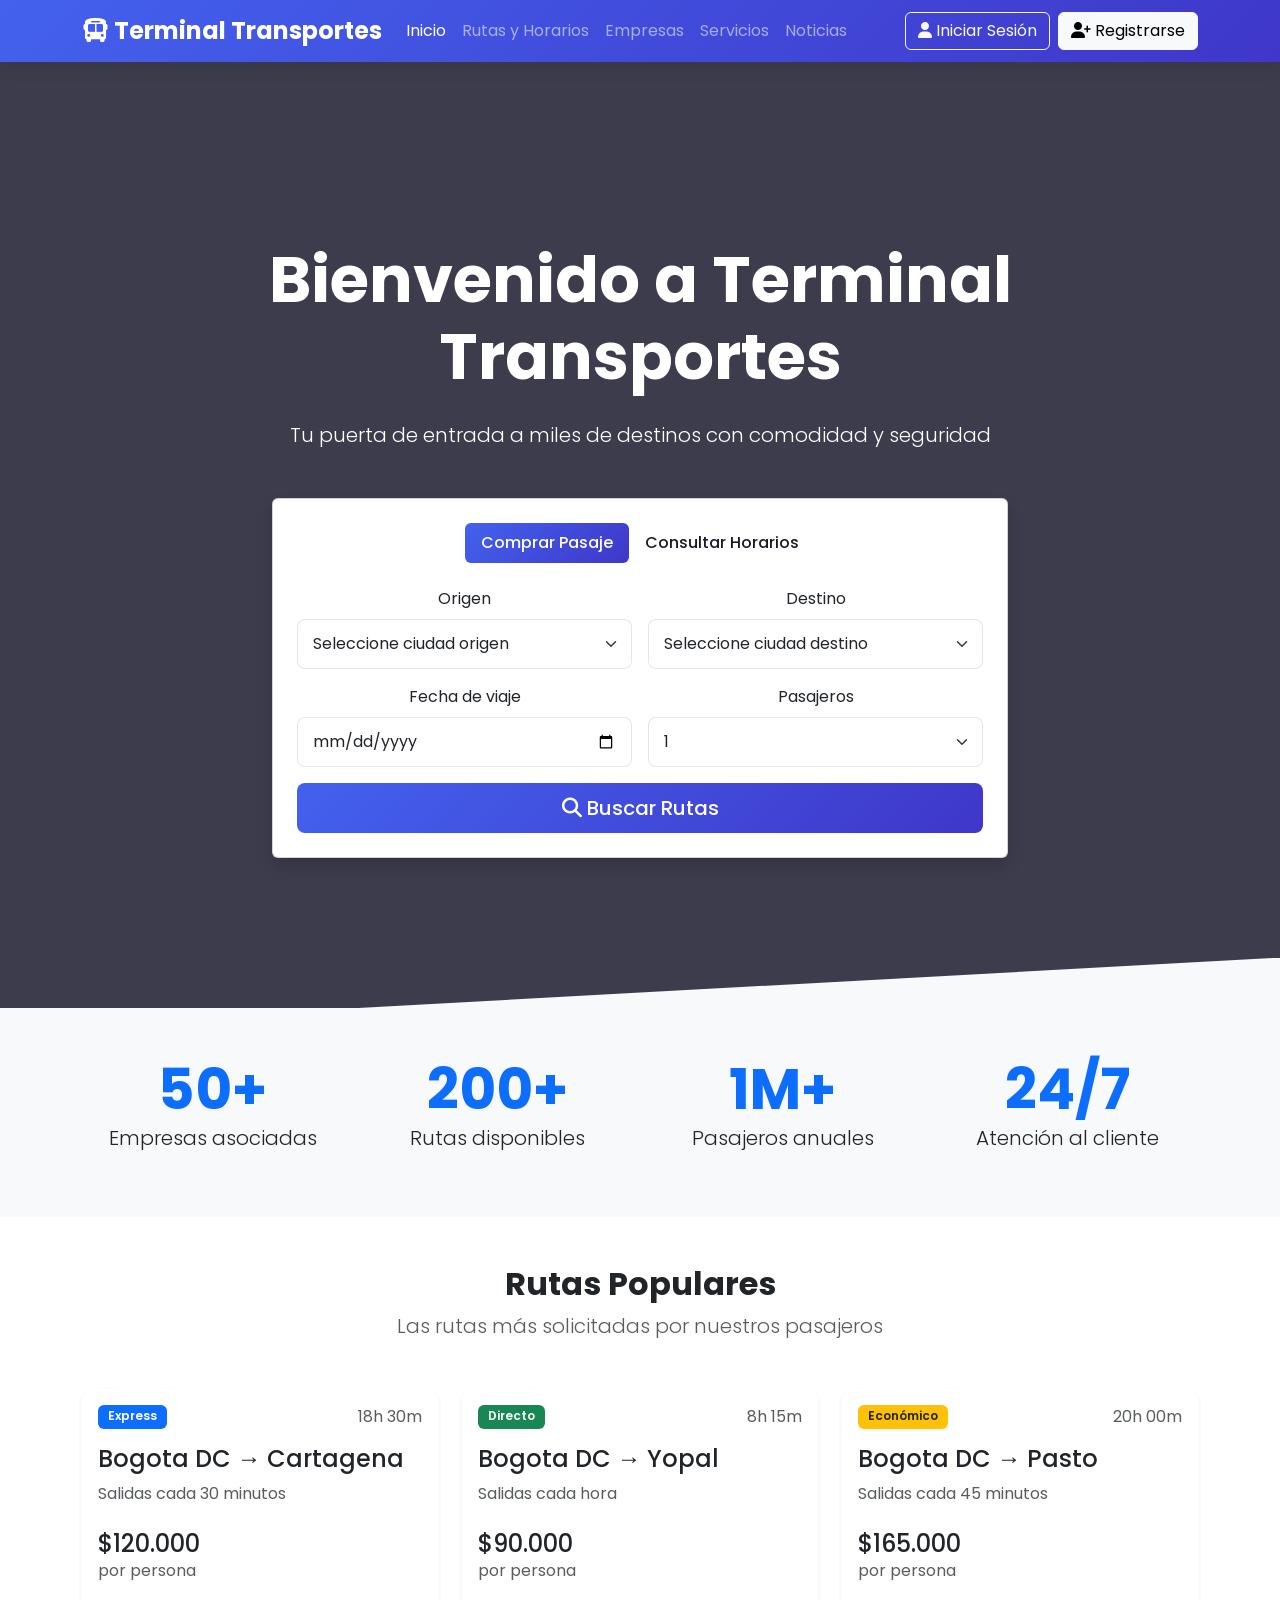
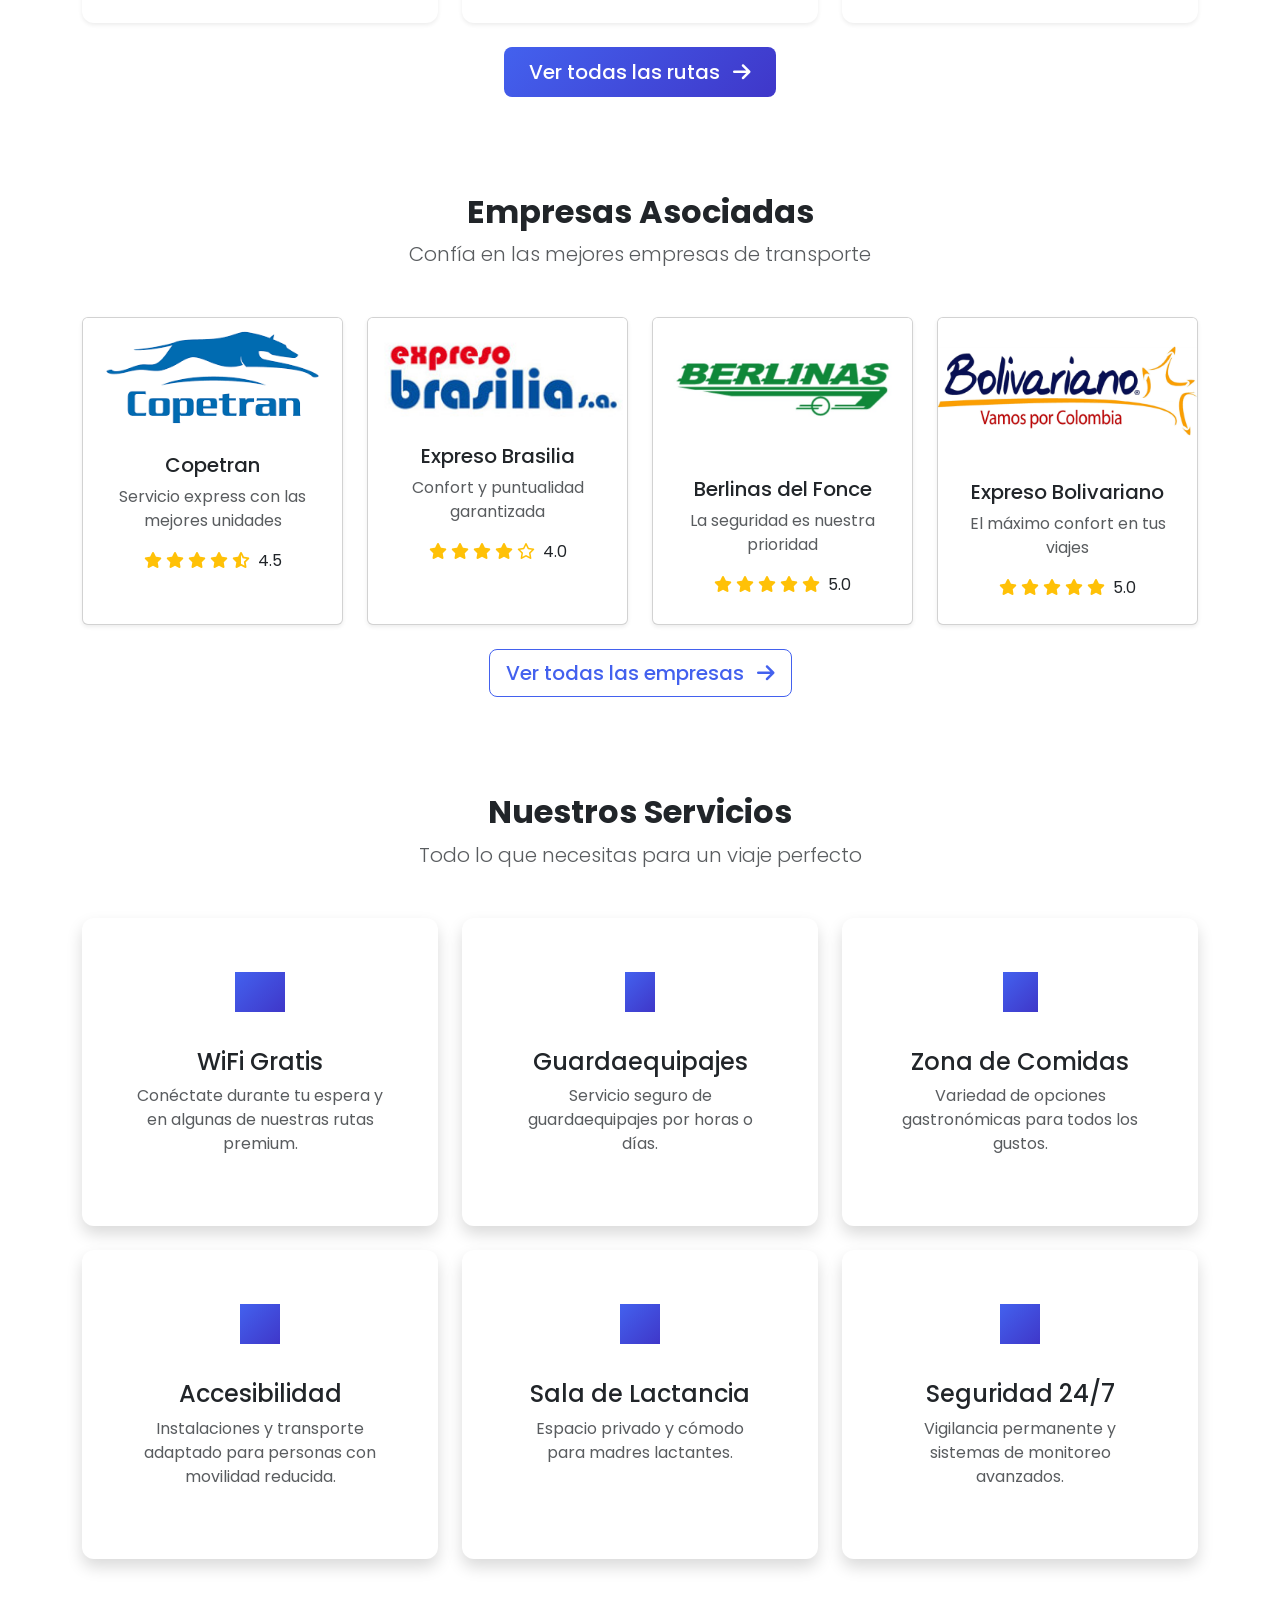
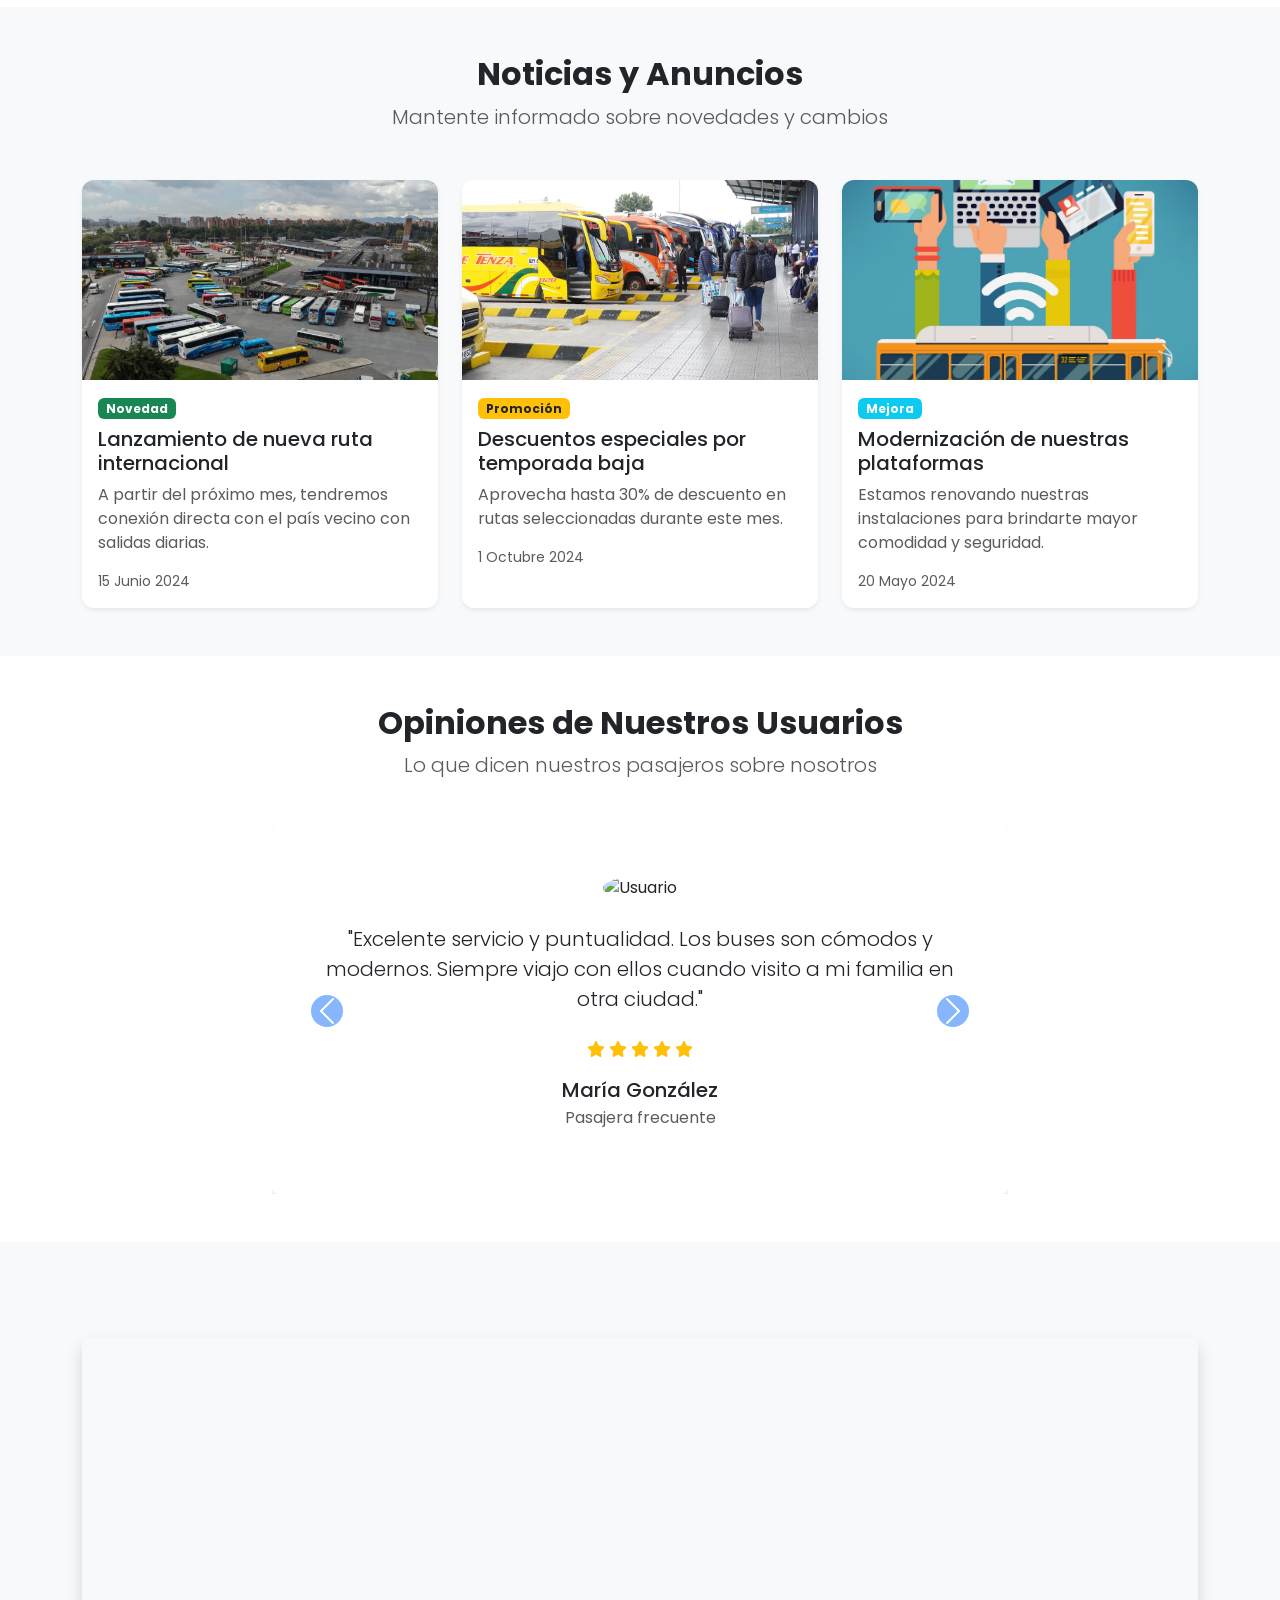
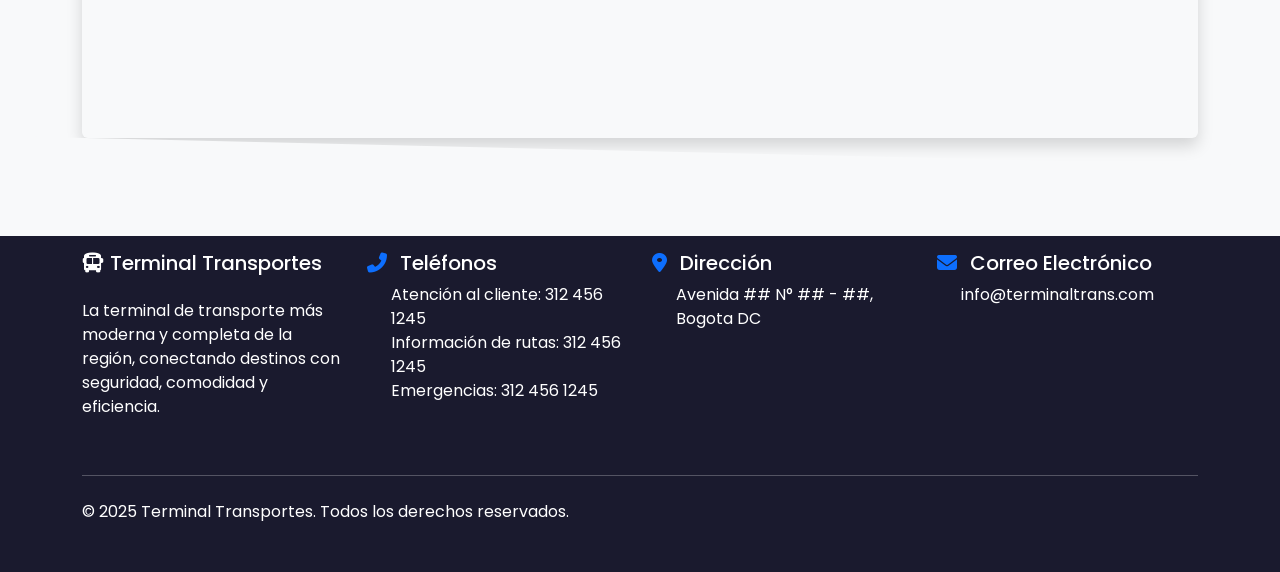
==== commit e1b85e5e: "Add files via upload" ====
--- a/index.html
+++ b/index.html
@@ -1,1141 +1,896 @@
-<!DOCTYPE html>
-<html lang="es">
-<head>
-    <meta charset="UTF-8">
-    <meta name="viewport" content="width=device-width, initial-scale=1.0">
-    <title>Terminal Transportes | Transporte Moderno y Eficiente</title>
-    <!-- Bootstrap CSS -->
-    <link href="https://cdn.jsdelivr.net/npm/bootstrap@5.3.0/dist/css/bootstrap.min.css" rel="stylesheet">
-    <!-- Font Awesome -->
-    <link rel="stylesheet" href="https://cdnjs.cloudflare.com/ajax/libs/font-awesome/6.4.0/css/all.min.css">
-    <!-- Google Fonts -->
-    <link href="https://fonts.googleapis.com/css2?family=Poppins:wght@300;400;500;600;700&display=swap" rel="stylesheet">
-    <!-- Bootstrap 5 y FontAwesome -->
-    <link href="https://cdn.jsdelivr.net/npm/bootstrap@5.3.0/dist/css/bootstrap.min.css" rel="stylesheet">
-    <link rel="stylesheet" href="https://cdnjs.cloudflare.com/ajax/libs/font-awesome/6.4.0/css/all.min.css">
-    <script src="https://cdn.jsdelivr.net/npm/bootstrap@5.3.0/dist/js/bootstrap.bundle.min.js"></script>
-        
-    <!-- jQuery y DataTables -->
-    <script src="https://code.jquery.com/jquery-3.7.0.min.js"></script>
-    <link rel="stylesheet" href="https://cdn.datatables.net/1.13.4/css/dataTables.bootstrap5.min.css">
-    <script src="https://cdn.datatables.net/1.13.4/js/jquery.dataTables.min.js"></script>
-    <script src="https://cdn.datatables.net/1.13.4/js/dataTables.bootstrap5.min.js"></script>
-
-    <!-- Inicializar la tabla -->
-    <script>
-        $(document).ready(function () {
-            $('#tablaRutas').DataTable();
-        });
-    </script>
-    <!-- Estilos personalizados -->
-    <link rel="stylesheet" href="css/styles.css">
-</head>
-<body>
-    <!-- Barra de navegación -->
-    <nav class="navbar navbar-expand-lg navbar-dark bg-primary sticky-top">
-        <div class="container">
-            <a class="navbar-brand" href="#">
-                <i class="fas fa-bus"></i> Terminal Transportes
-            </a>
-            <button class="navbar-toggler" type="button" data-bs-toggle="collapse" data-bs-target="#navbarNav">
-                <span class="navbar-toggler-icon"></span>
-            </button>
-            <div class="collapse navbar-collapse" id="navbarNav">
-                <ul class="navbar-nav me-auto">
-                    <li class="nav-item">
-                        <a class="nav-link active" href="#inicio">Inicio</a>
-                    </li>
-                    <li class="nav-item">
-                        <a class="nav-link" href="#rutas">Rutas y Horarios</a>
-                    </li>
-                    <li class="nav-item">
-                        <a class="nav-link" href="#empresas">Empresas</a>
-                    </li>
-                    <li class="nav-item">
-                        <a class="nav-link" href="#servicios">Servicios</a>
-                    </li>
-                    <li class="nav-item">
-                        <a class="nav-link" href="#noticias">Noticias</a>
-                    </li>
-                    <li class="nav-item">
-                        <a class="nav-link" href="#contacto">Contacto</a>
-                    </li>
-                </ul>
-                <div class="d-flex">
-                    <a href="#login" class="btn btn-outline-light me-2" data-bs-toggle="modal">
-                        <i class="fas fa-user"></i> Iniciar Sesión
-                    </a>
-
-                </div>
-            </div>
-        </div>
-    </nav>
-
-    <!-- Sección Hero -->
-    <section id="inicio" class="hero-section text-center">
-        <div class="container">
-            <h1 class="display-3 fw-bold mb-4">Bienvenido a Terminal Transportes</h1>
-            <p class="lead mb-5">Tu puerta de entrada a miles de destinos con comodidad y seguridad</p>
-
-            <div class="row justify-content-center">
-                <div class="col-lg-8">
-                    <div class="card shadow">
-                        <div class="card-body p-4">
-                            <ul class="nav nav-pills mb-4 justify-content-center" id="pills-tab" role="tablist">
-                                <li class="nav-item" role="presentation">
-                                    <button class="nav-link active" id="pills-origen-tab" data-bs-toggle="pill" data-bs-target="#pills-origen" type="button">Comprar Pasaje</button>
-                                </li>
-                                <li class="nav-item" role="presentation">
-                                    <button class="nav-link" id="pills-horarios-tab" data-bs-toggle="pill" data-bs-target="#pills-horarios" type="button">Consultar Horarios</button>
-                                </li>
-                                <li class="nav-item" role="presentation">
-                                    <button class="nav-link" id="pills-estado-tab" data-bs-toggle="pill" data-bs-target="#pills-estado" type="button">Estado del Bus</button>
-                                </li>
-                            </ul>
-
-                            <div class="tab-content" id="pills-tabContent">
-                                <div class="tab-pane fade show active" id="pills-origen" role="tabpanel">
-                                    <form action="Rutas.html" method="get">
-                                        <div class="row g-3">
-                                            <div class="col-md-6">
-                                                <label for="origen" class="form-label">Origen</label>
-                                                <select class="form-select" id="origen" name="origen">
-                                                    <option selected>Seleccione ciudad origen</option>
-                                                    <option>Bogota DC</option>
-                                                    <option>Cartagena</option>
-                                                    <option>Pasto</option>
-                                                    <option>Yopal</option>
-                                                    <option>Medellin</option>
-                                                </select>
-                                            </div>
-                                            <div class="col-md-6">
-                                                <label for="destino" class="form-label">Destino</label>
-                                                <select class="form-select" id="destino" name="destino">
-                                                    <option selected>Seleccione ciudad destino</option>
-                                                    <option>Bogota DC</option>
-                                                    <option>Cartagena</option>
-                                                    <option>Pasto</option>
-                                                    <option>Yopal</option>
-                                                    <option>Medellin</option>
-                                                </select>
-                                            </div>
-                                            <div class="col-md-6">
-                                                <label for="fecha" class="form-label">Fecha de viaje</label>
-                                                <input type="date" class="form-control" id="fecha">
-                                            </div>
-                                            <div class="col-md-6">
-                                                <label for="pasajeros" class="form-label">Pasajeros</label>
-                                                <select class="form-select" id="pasajeros" name="pasajeros">
-                                                    <option selected>1</option>
-                                                    <option>2</option>
-                                                    <option>3</option>
-                                                    <option>4</option>
-                                                    <option>5+</option>
-                                                </select>
-                                            </div>
-                                            <div class="col-12 mt-3">
-                                                <button type="button" class="btn btn-primary btn-lg w-100" onclick="buscarRutas()">
-                                                    <i class="fas fa-search"></i> Buscar Rutas
-                                                </button>
-
-                                            </div>
-                                        </div>
-                                    </form>
-                                </div>
-
-                                <div class="tab-pane fade" id="pills-horarios" role="tabpanel">
-                                    <form>
-                                        <div class="row g-3">
-                                            <div class="col-md-6">
-                                                <label for="empresa" class="form-label">Empresa de transporte</label>
-                                                <select class="form-select" id="empresa">
-                                                    <option selected>Todas las empresas</option>
-                                                    <option>Copetran</option>
-                                                    <option>Expreso Brasilia</option>
-                                                    <option>Berlinas del Fonce</option>
-                                                    <option>Expreso Bolivariano</option>
-                                                </select>
-                                            </div>
-                                            <div class="col-md-6">
-                                                <label for="ruta" class="form-label">Ruta específica</label>
-                                                <select class="form-select" id="ruta">
-                                                    <option selected>Todas las rutas</option>
-                                                    <option>Bogota - Cartagena</option>
-                                                    <option>Bogota - Pasto</option>
-                                                    <option>Bogota - Yopal</option>
-                                                    <option>Bogota - Medellin</option>
-                                                </select>
-                                            </div>
-                                            <div class="col-12 mt-3">
-                                                <button type="submit" class="btn btn-primary btn-lg w-100">
-                                                    <i class="fas fa-clock"></i> Consultar Horarios
-                                                </button>
-                                            </div>
-                                        </div>
-                                    </form>
-                                </div>
-
-                                <div class="tab-pane fade" id="pills-rastreo" role="tabpanel">
-                                    <form>
-                                        <div class="row g-3">
-                                            <div class="col-md-8">
-                                                <label for="placa" class="form-label">Placa del bus o número de ruta</label>
-                                                <input type="text" class="form-control" id="placa" placeholder="Ej: ABC123 o Ruta 45">
-                                            </div>
-                                            <div class="col-md-4">
-                                                <label for="rastreo-btn" class="form-label invisible">Rastrear</label>
-                                                <button type="submit" class="btn btn-primary btn-lg w-100">
-                                                    <i class="fas fa-map-marker-alt"></i> Rastrear
-                                                </button>
-                                            </div>
-                                            <div class="col-12">
-                                                <div class="alert alert-info mt-3">
-                                                    <i class="fas fa-info-circle"></i> Ingrese la placa del vehículo o el número de ruta para ver su ubicación en tiempo real.
-                                                </div>
-                                            </div>
-                                        </div>
-                                    </form>
-                                </div>
-                            </div>
-                        </div>
-                    </div>
-                </div>
-            </div>
-        </div>
-    </section>
-
-    <section class="py-5 bg-light">
-        <div class="container">
-            <div class="row text-center">
-                <div class="col-md-3">
-                    <div class="display-4 fw-bold text-primary">50+</div>
-                    <p class="lead">Empresas asociadas</p>
-                </div>
-                <div class="col-md-3">
-                    <div class="display-4 fw-bold text-primary">200+</div>
-                    <p class="lead">Rutas disponibles</p>
-                </div>
-                <div class="col-md-3">
-                    <div class="display-4 fw-bold text-primary">1M+</div>
-                    <p class="lead">Pasajeros anuales</p>
-                </div>
-                <div class="col-md-3">
-                    <div class="display-4 fw-bold text-primary">24/7</div>
-                    <p class="lead">Atención al cliente</p>
-                </div>
-            </div>
-        </div>
-    </section>
-
-    <section id="rutas" class="py-5">
-        <div class="container">
-            <div class="text-center mb-5">
-                <h2 class="fw-bold">Rutas Populares</h2>
-                <p class="lead text-muted">Las rutas más solicitadas por nuestros pasajeros</p>
-            </div>
-
-            <div class="row">
-                <div class="col-md-4">
-                    <div class="card ticket-card mb-4 shadow-sm h-100">
-                        <div class="card-body">
-                            <div class="d-flex justify-content-between mb-3">
-                                <span class="badge bg-primary">Express</span>
-                                <span class="text-muted">18h 30m</span>
-                            </div>
-                            <h4>Bogota DC → Cartagena</h4>
-                            <p class="text-muted">Salidas cada 30 minutos</p>
-
-                            <div class="d-flex justify-content-between align-items-center mt-4">
-                                <div>
-                                    <span class="h4">$120.000</span>
-                                    <span class="text-muted d-block">por persona</span>
-                                </div>
-                                <button class="btn btn-outline-primary">Ver horarios</button>
-                            </div>
-                        </div>
-                    </div>
-                </div>
-
-                <div class="col-md-4">
-                    <div class="card ticket-card mb-4 shadow-sm h-100">
-                        <div class="card-body">
-                            <div class="d-flex justify-content-between mb-3">
-                                <span class="badge bg-success">Directo</span>
-                                <span class="text-muted">8h 15m</span>
-                            </div>
-                            <h4>Bogota DC → Yopal</h4>
-                            <p class="text-muted">Salidas cada hora</p>
-
-                            <div class="d-flex justify-content-between align-items-center mt-4">
-                                <div>
-                                    <span class="h4">$90.000</span>
-                                    <span class="text-muted d-block">por persona</span>
-                                </div>
-                                <button class="btn btn-outline-primary">Ver horarios</button>
-                            </div>
-                        </div>
-                    </div>
-                </div>
-
-                <div class="col-md-4">
-                    <div class="card ticket-card mb-4 shadow-sm h-100">
-                        <div class="card-body">
-                            <div class="d-flex justify-content-between mb-3">
-                                <span class="badge bg-warning text-dark">Económico</span>
-                                <span class="text-muted">20h 00m</span>
-                            </div>
-                            <h4>Bogota DC → Pasto</h4>
-                            <p class="text-muted">Salidas cada 45 minutos</p>
-
-                            <div class="d-flex justify-content-between align-items-center mt-4">
-                                <div>
-                                    <span class="h4">$165.000</span>
-                                    <span class="text-muted d-block">por persona</span>
-                                </div>
-                                <button class="btn btn-outline-primary">Ver horarios</button>
-                            </div>
-                        </div>
-                    </div>
-                </div>
-            </div>
-
-            <div class="text-center mt-4">
-                <a href="Rutas.html" class="btn btn-primary btn-lg">Ver todas las rutas <i class="fas fa-arrow-right ms-2"></i></a>
-            </div>
-        </div>
-    </section>
-
-    <!-- Sección de empresas asociadas -->
-    <section id="empresas" class="py-5 bg-light">
-        <div class="container">
-            <div class="text-center mb-5">
-                <h2 class="fw-bold">Empresas Asociadas</h2>
-                <p class="lead text-muted">Confía en las mejores empresas de transporte</p>
-            </div>
-
-            <div class="row g-4">
-                <div class="col-md-3 col-sm-6">
-                    <div class="card h-100 shadow-sm">
-                        <img src="img/copetran.png" class="card-img-top" alt="Transporte Rápido">
-                        <div class="card-body text-center">
-                            <h5 class="card-title">Copetran</h5>
-                            <p class="card-text text-muted">Servicio express con las mejores unidades</p>
-                            <div class="mb-2">
-                                <i class="fas fa-star text-warning"></i>
-                                <i class="fas fa-star text-warning"></i>
-                                <i class="fas fa-star text-warning"></i>
-                                <i class="fas fa-star text-warning"></i>
-                                <i class="fas fa-star-half-alt text-warning"></i>
-                                <span class="ms-1">4.5</span>
-                            </div>
-                            <a href="#" class="btn btn-sm btn-outline-primary" data-bs-toggle="modal" data-bs-target="#modalRutas">Ver rutas</a>
-
-                        </div>
-                        <!-- Modal -->
-                        <div class="modal fade" id="modalRutas" tabindex="-1" aria-labelledby="modalRutasLabel" aria-hidden="true">
-                            <div class="modal-dialog modal-lg">
-                                <div class="modal-content">
-                                    <div class="modal-header">
-                                        <h5 class="modal-title" id="modalRutasLabel">Rutas de Copetran</h5>
-                                        <button type="button" class="btn-close" data-bs-dismiss="modal" aria-label="Cerrar"></button>
-                                    </div>
-                                    <div class="modal-body">
-                                        <!-- Aquí va la tabla -->
-                                    </div>
-                                </div>
-                            </div>
-                        </div>
-
-                    </div>
-                </div>
-
-                <div class="col-md-3 col-sm-6">
-                    <div class="card h-100 shadow-sm">
-                        <img src="img/expreso-brasilia.png" class="card-img-top" alt="Bus Express">
-                        <div class="card-body text-center">
-                            <h5 class="card-title">Expreso Brasilia</h5>
-                            <p class="card-text text-muted">Confort y puntualidad garantizada</p>
-                            <div class="mb-2">
-                                <i class="fas fa-star text-warning"></i>
-                                <i class="fas fa-star text-warning"></i>
-                                <i class="fas fa-star text-warning"></i>
-                                <i class="fas fa-star text-warning"></i>
-                                <i class="far fa-star text-warning"></i>
-                                <span class="ms-1">4.0</span>
-                            </div>
-                            <a href="#" class="btn btn-sm btn-outline-primary" data-bs-toggle="modal" data-bs-target="#modalBrasilia">Ver rutas</a>
-
-                        </div>
-                        <!-- Modal -->
-                        <div class="modal fade" id="modalBrasilia" tabindex="-1" aria-labelledby="modalRutasLabel" aria-hidden="true">
-                            <div class="modal-dialog modal-lg">
-                                <div class="modal-content">
-                                    <div class="modal-header">
-                                        <h5 class="modal-title" id="modalRutasLabel">Rutas de Brasilia</h5>
-                                        <button type="button" class="btn-close" data-bs-dismiss="modal" aria-label="Cerrar"></button>
-                                    </div>
-                                    <div class="modal-body">
-                                        <!-- Aquí va la tabla -->
-                                    </div>
-                                </div>
-                            </div>
-                        </div>
-
-                    </div>
-                </div>
-
-                <div class="col-md-3 col-sm-6">
-                    <div class="card h-100 shadow-sm">
-                        <img src="img/berlinas.png" class="card-img-top" alt="Viaje Seguro">
-                        <div class="card-body text-center">
-                            <h5 class="card-title">Berlinas del Fonce</h5>
-                            <p class="card-text text-muted">La seguridad es nuestra prioridad</p>
-                            <div class="mb-2">
-                                <i class="fas fa-star text-warning"></i>
-                                <i class="fas fa-star text-warning"></i>
-                                <i class="fas fa-star text-warning"></i>
-                                <i class="fas fa-star text-warning"></i>
-                                <i class="fas fa-star text-warning"></i>
-                                <span class="ms-1">5.0</span>
-                            </div>
-                            <a href="#" class="btn btn-sm btn-outline-primary" data-bs-toggle="modal" data-bs-target="#modalBerlinas">Ver rutas</a>
-
-                        </div>
-                        <!-- Modal -->
-                        <div class="modal fade" id="modalBerlinas" tabindex="-1" aria-labelledby="modalRutasLabel" aria-hidden="true">
-                            <div class="modal-dialog modal-lg">
-                                <div class="modal-content">
-                                    <div class="modal-header">
-                                        <h5 class="modal-title" id="modalRutasLabel">Rutas de Berlinas del Fonce</h5>
-                                        <button type="button" class="btn-close" data-bs-dismiss="modal" aria-label="Cerrar"></button>
-                                    </div>
-                                    <div class="modal-body">
-                                        <!-- Aquí va la tabla -->
-                                    </div>
-                                </div>
-                            </div>
-                        </div>
-
-                    </div>
-                </div>
-
-                <div class="col-md-3 col-sm-6">
-                    <div class="card h-100 shadow-sm">
-                        <img src="img/bolivariano.png" class="card-img-top" alt="Comfort Bus">
-                        <div class="card-body text-center">
-                            <h5 class="card-title">Expreso Bolivariano</h5>
-                            <p class="card-text text-muted">El máximo confort en tus viajes</p>
-                            <div class="mb-2">
-                                <i class="fas fa-star text-warning"></i>
-                                <i class="fas fa-star text-warning"></i>
-                                <i class="fas fa-star text-warning"></i>
-                                <i class="fas fa-star text-warning"></i>
-                                <i class="fas fa-star text-warning"></i>
-                                <span class="ms-1">5.0</span>
-                            </div>
-                            <a href="#" class="btn btn-sm btn-outline-primary" data-bs-toggle="modal" data-bs-target="#modalBolivariano">Ver rutas</a>
-
-                        </div>
-                    </div>
-                    <!-- Modal -->
-                    <div class="modal fade" id="modalBolivariano" tabindex="-1" aria-labelledby="modalRutasLabel" aria-hidden="true">
-                        <div class="modal-dialog modal-lg">
-                            <div class="modal-content">
-                                <div class="modal-header">
-                                    <h5 class="modal-title" id="modalRutasLabel">Rutas de Expreso Bolivariano</h5>
-                                    <button type="button" class="btn-close" data-bs-dismiss="modal" aria-label="Cerrar"></button>
-                                </div>
-                                <div class="modal-body">
-                                    <!-- Aquí va la tabla -->
-                                </div>
-                            </div>
-                        </div>
-                    </div>
-
-                </div>
-            </div>
-
-            <div class="text-center mt-4">
-                <a href="empresas.html" class="btn btn-outline-primary btn-lg">Ver todas las empresas <i class="fas fa-arrow-right ms-2"></i></a>
-            </div>
-        </div>
-    </section>
-
-    <!-- Sección de servicios -->
-    <section id="servicios" class="py-5">
-        <div class="container">
-            <div class="text-center mb-5">
-                <h2 class="fw-bold">Nuestros Servicios</h2>
-                <p class="lead text-muted">Todo lo que necesitas para un viaje perfecto</p>
-            </div>
-
-            <div class="row g-4">
-                <div class="col-md-4">
-                    <div class="card service-card h-100 shadow">
-                        <div class="card-body text-center p-4">
-                            <div class="mb-3">
-                                <i class="fas fa-wifi fa-3x text-primary"></i>
-                            </div>
-                            <h4>WiFi Gratis</h4>
-                            <p class="text-muted">Conéctate durante tu espera y en algunas de nuestras rutas premium.</p>
-                        </div>
-                    </div>
-                </div>
-
-                <div class="col-md-4">
-                    <div class="card service-card h-100 shadow">
-                        <div class="card-body text-center p-4">
-                            <div class="mb-3">
-                                <i class="fas fa-suitcase-rolling fa-3x text-primary"></i>
-                            </div>
-                            <h4>Guardaequipajes</h4>
-                            <p class="text-muted">Servicio seguro de guardaequipajes por horas o días.</p>
-                        </div>
-                    </div>
-                </div>
-
-                <div class="col-md-4">
-                    <div class="card service-card h-100 shadow">
-                        <div class="card-body text-center p-4">
-                            <div class="mb-3">
-                                <i class="fas fa-utensils fa-3x text-primary"></i>
-                            </div>
-                            <h4>Zona de Comidas</h4>
-                            <p class="text-muted">Variedad de opciones gastronómicas para todos los gustos.</p>
-                        </div>
-                    </div>
-                </div>
-
-                <div class="col-md-4">
-                    <div class="card service-card h-100 shadow">
-                        <div class="card-body text-center p-4">
-                            <div class="mb-3">
-                                <i class="fas fa-wheelchair fa-3x text-primary"></i>
-                            </div>
-                            <h4>Accesibilidad</h4>
-                            <p class="text-muted">Instalaciones y transporte adaptado para personas con movilidad reducida.</p>
-                        </div>
-                    </div>
-                </div>
-
-                <div class="col-md-4">
-                    <div class="card service-card h-100 shadow">
-                        <div class="card-body text-center p-4">
-                            <div class="mb-3">
-                                <i class="fas fa-baby-carriage fa-3x text-primary"></i>
-                            </div>
-                            <h4>Sala de Lactancia</h4>
-                            <p class="text-muted">Espacio privado y cómodo para madres lactantes.</p>
-                        </div>
-                    </div>
-                </div>
-
-                <div class="col-md-4">
-                    <div class="card service-card h-100 shadow">
-                        <div class="card-body text-center p-4">
-                            <div class="mb-3">
-                                <i class="fas fa-shield-alt fa-3x text-primary"></i>
-                            </div>
-                            <h4>Seguridad 24/7</h4>
-                            <p class="text-muted">Vigilancia permanente y sistemas de monitoreo avanzados.</p>
-                        </div>
-                    </div>
-                </div>
-            </div>
-        </div>
-    </section>
-
-    <!-- Sección de noticias y anuncios -->
-    <section id="noticias" class="py-5 bg-light">
-        <div class="container">
-            <div class="text-center mb-5">
-                <h2 class="fw-bold">Noticias y Anuncios</h2>
-                <p class="lead text-muted">Mantente informado sobre novedades y cambios</p>
-            </div>
-
-            <div class="row g-4">
-                <div class="col-md-4">
-                    <div class="card news-card h-100 shadow-sm">
-                        <img src="img/nuevaruta.png" class="card-img-top" alt="Nueva Ruta">
-                        <div class="card-body">
-                            <span class="badge bg-success mb-2">Novedad</span>
-                            <h5 class="card-title">Lanzamiento de nueva ruta internacional</h5>
-                            <p class="card-text text-muted">A partir del próximo mes, tendremos conexión directa con el país vecino con salidas diarias.</p>
-                            <div class="d-flex justify-content-between align-items-center">
-                                <small class="text-muted">15 Junio 2024</small>
-                                <a href="noticia-detalle.html?id=nueva-ruta" class="btn btn-sm btn-outline-primary">Leer más</a>
-                            </div>
-                        </div>
-                    </div>
-                </div>
-
-                <div class="col-md-4">
-                    <div class="card news-card h-100 shadow-sm">
-                        <img src="img/temporada-baja.png" class="card-img-top" alt="Promoción">
-                        <div class="card-body">
-                            <span class="badge bg-warning text-dark mb-2">Promoción</span>
-                            <h5 class="card-title">Descuentos especiales por temporada baja</h5>
-                            <p class="card-text text-muted">Aprovecha hasta 30% de descuento en rutas seleccionadas durante este mes.</p>
-                            <div class="d-flex justify-content-between align-items-center">
-                                <small class="text-muted">1 Octubre 2024</small>
-                                <a href="noticia-detalle.html?id=temporada-baja" class="btn btn-sm btn-outline-primary">Leer más</a>
-                            </div>
-                        </div>
-                    </div>
-                </div>
-
-                <div class="col-md-4">
-                    <div class="card news-card h-100 shadow-sm">
-                        <img src="img/modernizacion.png" class="card-img-top" alt="Modernización">
-                        <div class="card-body">
-                            <span class="badge bg-info mb-2">Mejora</span>
-                            <h5 class="card-title">Modernización de nuestras plataformas</h5>
-                            <p class="card-text text-muted">Estamos renovando nuestras instalaciones para brindarte mayor comodidad y seguridad.</p>
-                            <div class="d-flex justify-content-between align-items-center">
-                                <small class="text-muted">20 Mayo 2024</small>
-                                <a href="noticia-detalle.html?id=modernizacion" class="btn btn-sm btn-outline-primary">Leer más</a>
-                            </div>
-                        </div>
-                    </div>
-                </div>
-            </div>
-
-            <div class="text-center mt-4">
-                <a href="noticias.html" class="btn btn-outline-primary btn-lg">Ver todas las noticias <i class="fas fa-arrow-right ms-2"></i></a>
-            </div>
-        </div>
-    </section>
-
-    <!-- Sección de testimonios -->
-    <section class="py-5">
-        <div class="container">
-            <div class="text-center mb-5">
-                <h2 class="fw-bold">Opiniones de Nuestros Usuarios</h2>
-                <p class="lead text-muted">Lo que dicen nuestros pasajeros sobre nosotros</p>
-            </div>
-
-            <div class="row">
-                <div class="col-lg-8 mx-auto">
-                    <div id="testimonialCarousel" class="carousel slide" data-bs-ride="carousel">
-                        <div class="carousel-inner">
-                            <div class="carousel-item active">
-                                <div class="card border-0 shadow">
-                                    <div class="card-body p-5 text-center">
-                                        <img src="https://randomuser.me/api/portraits/women/44.jpg" class="rounded-circle mb-4" width="100" alt="Usuario">
-                                        <p class="lead mb-4">"Excelente servicio y puntualidad. Los buses son cómodos y modernos. Siempre viajo con ellos cuando visito a mi familia en otra ciudad."</p>
-                                        <div class="mb-3">
-                                            <i class="fas fa-star text-warning"></i>
-                                            <i class="fas fa-star text-warning"></i>
-                                            <i class="fas fa-star text-warning"></i>
-                                            <i class="fas fa-star text-warning"></i>
-                                            <i class="fas fa-star text-warning"></i>
-                                        </div>
-                                        <h5 class="mb-1">María González</h5>
-                                        <p class="text-muted">Pasajera frecuente</p>
-                                    </div>
-                                </div>
-                            </div>
-
-                            <div class="carousel-item">
-                                <div class="card border-0 shadow">
-                                    <div class="card-body p-5 text-center">
-                                        <img src="https://randomuser.me/api/portraits/men/32.jpg" class="rounded-circle mb-4" width="100" alt="Usuario">
-                                        <p class="lead mb-4">"La terminal es muy organizada y segura. Me gusta que tienen muchas opciones de comida y áreas de descanso mientras espero mi bus."</p>
-                                        <div class="mb-3">
-                                            <i class="fas fa-star text-warning"></i>
-                                            <i class="fas fa-star text-warning"></i>
-                                            <i class="fas fa-star text-warning"></i>
-                                            <i class="fas fa-star text-warning"></i>
-                                            <i class="fas fa-star-half-alt text-warning"></i>
-                                        </</div>
-                                        <h5 class="mb-1">Carlos Mendoza</h5>
-                                        <p class="text-muted">Viajero empresarial</p>
-                                    </div>
-                                </div>
-                            </div>
-
-                            <div class="carousel-item">
-                                <div class="card border-0 shadow">
-                                    <div class="card-body p-5 text-center">
-                                        <img src="https://randomuser.me/api/portraits/women/24.jpg" class="rounded-circle mb-4" width="100" alt="Usuario">
-                                        <p class="lead mb-4">"La app para comprar boletos es muy fácil de usar y me ahorra tiempo. Además, el personal siempre está dispuesto a ayudar cuando lo necesito."</p>
-                                        <div class="mb-3">
-                                            <i class="fas fa-star text-warning"></i>
-                                            <i class="fas fa-star text-warning"></i>
-                                            <i class="fas fa-star text-warning"></i>
-                                            <i class="fas fa-star text-warning"></i>
-                                            <i class="far fa-star text-warning"></i>
-                                        </div>
-                                        <h5 class="mb-1">Laura Jiménez</h5>
-                                        <p class="text-muted">Estudiante universitaria</p>
-                                    </div>
-                                </div>
-                            </div>
-                        </div>
-
-                        <button class="carousel-control-prev" type="button" data-bs-target="#testimonialCarousel" data-bs-slide="prev">
-                            <span class="carousel-control-prev-icon bg-primary rounded-circle"></span>
-                            <span class="visually-hidden">Anterior</span>
-                        </button>
-                        <button class="carousel-control-next" type="button" data-bs-target="#testimonialCarousel" data-bs-slide="next">
-                            <span class="carousel-control-next-icon bg-primary rounded-circle"></span>
-                            <span class="visually-hidden">Siguiente</span>
-                        </button>
-                    </div>
-                </div>
-            </div>
-        </div>
-    </section>
-
-    <!-- Sección de contacto y mapa -->
-    <section id="contacto" class="py-5 bg-light">
-        <div class="container">
-            <div class="row">
-                <div class="col-lg-6">
-                    <h2 class="fw-bold mb-4">Contáctanos</h2>
-                    <p class="lead mb-5">Estamos aquí para ayudarte. Visítanos o contáctanos por cualquiera de estos medios.</p>
-
-                    <div class="mb-4">
-                        <h5><i class="fas fa-map-marker-alt text-primary me-2"></i> Dirección</h5>
-                        <p class="ms-4">Avenida ## N° ## - ##, Bogota DC</p>
-                    </div>
-
-                    <div class="mb-4">
-                        <h5><i class="fas fa-phone-alt text-primary me-2"></i> Teléfonos</h5>
-                        <ul class="ms-4 list-unstyled">
-                            <li>Atención al cliente: (###) ###-####</li>
-                            <li>Información de rutas: (###) ###-####</li>
-                            <li>Emergencias: (###) ###-####</li>
-                        </ul>
-                    </div>
-
-                    <div class="mb-4">
-                        <h5><i class="fas fa-envelope text-primary me-2"></i> Correo Electrónico</h5>
-                        <p class="ms-4">info@terminaltrans.com</p>
-                    </div>
-
-                    <div class="mb-4">
-                        <h5><i class="fas fa-clock text-primary me-2"></i> Horario de Atención</h5>
-                        <p class="ms-4">Lunes a Domingo: 5:00 am - 11:00 pm</p>
-                    </div>
-                </div>
-
-                <div class="col-lg-6">
-                    <div class="card shadow">
-                        <div class="card-body p-4">
-                            <h4 class="mb-4">Envía un mensaje</h4>
-                            <form>
-                                <div class="mb-3">
-                                    <label for="nombre" class="form-label">Nombre completo</label>
-                                    <input type="text" class="form-control" id="nombre" required>
-                                </div>
-                                <div class="mb-3">
-                                    <label for="email" class="form-label">Correo electrónico</label>
-                                    <input type="email" class="form-control" id="email" required>
-                                </div>
-                                <div class="mb-3">
-                                    <label for="asunto" class="form-label">Asunto</label>
-                                    <select class="form-select" id="asunto">
-                                        <option selected>Seleccione un asunto</option>
-                                        <option>Consulta general</option>
-                                        <option>Reclamo</option>
-                                        <option>Sugerencia</option>
-                                        <option>Información de rutas</option>
-                                        <option>Otro</option>
-                                    </select>
-                                </div>
-                                <div class="mb-3">
-                                    <label for="mensaje" class="form-label">Mensaje</label>
-                                    <textarea class="form-control" id="mensaje" rows="4" required></textarea>
-                                </div>
-                                <button type="submit" class="btn btn-primary w-100">Enviar mensaje</button>
-                            </form>
-                        </div>
-                    </div>
-                </div>
-            </div>
-
-            <div class="row mt-5">
-                <div class="col-12">
-                    <div class="map-container rounded shadow">
-                        <iframe src="https://www.google.com/maps/embed?pb=!1m18!1m12!1m3!1d3976.455530462445!2d-74.09372292401974!3d4.683652942081986!2m3!1f0!2f0!3f0!3m2!1i1024!2i768!4f13.1!3m3!1m2!1s0x8e3f9a3a0e9b4c3b%3A0x4a7f8e9b9c1d1e1f!2sTerminal%20de%20Transporte%20de%20Bogot%C3%A1!5e0!3m2!1ses!2sco!4v1620000000000!5m2!1ses!2sco" width="100%" height="100%" style="border:0;" allowfullscreen="" loading="lazy"></iframe>
-                    </div>
-                </div>
-            </div>
-    </section>
-
-    <!-- Footer -->
-    <footer class="py-5">
-        <div class="container">
-            <div class="row">
-                <hr>
-                <div class="col-lg-3 mb-4">
-                    <h5 class="text-white mb-4">
-                        <i class="fas fa-bus"></i> Terminal Transportes
-                    </h5>
-                    <p>La terminal de transporte más moderna y completa de la región, conectando destinos con seguridad, comodidad y eficiencia.</p>
-                    <div class="social-icons">
-                        <a href="#"><i class="fab fa-facebook"></i></a>
-                        <a href="#"><i class="fab fa-twitter"></i></a>
-                        <a href="#"><i class="fab fa-instagram"></i></a>
-                        <a href="#"><i class="fab fa-youtube"></i></a>
-                    </div>
-                </div>
-
-                <div class="col-lg-3 mb-4">
-                    <h5 class="text-white mb-4">Enlaces Rápidos</h5>
-                    <ul class="list-unstyled">
-                        <li class="mb-2"><a href="#" class="text-white-50">Preguntas Frecuentes</a></li>
-                        <li class="mb-2"><a href="#" class="text-white-50">Términos y Condiciones</a></li>
-                        <li class="mb-2"><a href="#" class="text-white-50">Política de Privacidad</a></li>
-                        <li class="mb-2"><a href="#" class="text-white-50">Trabaja con Nosotros</a></li>
-                        <li class="mb-2"><a href="#" class="text-white-50">Mapa del Sitio</a></li>
-                    </ul>
-                </div>
-
-                <div class="col-lg-3 mb-4">
-                    <h5 class="text-white mb-4">Descarga Nuestra App</h5>
-                    <p>Compra boletos, consulta horarios y recibe notificaciones en tiempo real.</p>
-                    <div class="d-flex flex-column">
-                        <a href="#" class="btn btn-dark mb-2">
-                            <i class="fab fa-google-play me-2"></i> Google Play
-                        </a>
-                        <a href="#" class="btn btn-dark">
-                            <i class="fab fa-app-store me-2"></i> App Store
-                        </a>
-                    </div>
-                </div>
-
-                <div class="col-lg-3 mb-4">
-                    <h5 class="text-white mb-4">Boletín Informativo</h5>
-                    <p>Suscríbete para recibir promociones y novedades.</p>
-                    <form>
-                        <div class="mb-3">
-                            <input type="email" class="form-control" placeholder="Tu correo electrónico" required>
-                        </div>
-                        <button type="submit" class="btn btn-primary w-100">Suscribirse</button>
-                    </form>
-                </div>
-            </div>
-
-            <hr class="my-4 bg-secondary">
-
-            <div class="row">
-                <div class="col-md-6 text-center text-md-start">
-                    <p class="mb-0">&copy; 2025 Terminal Transportes. Todos los derechos reservados.</p>
-                </div>
-                <div class="col-md-6 text-center text-md-end">
-                    <p class="mb-0">Desarrollado por <a href="#" class="text-white">########</a></p>
-                </div>
-            </div>
-        </div>
-    </footer>
-
-    <!-- Modal de Inicio de Sesión -->
-    <div class="modal fade" id="loginModal" tabindex="-1" aria-labelledby="loginModalLabel" aria-hidden="true">
-        <div class="modal-dialog">
-            <div class="modal-content">
-                <div class="modal-header">
-                    <h5 class="modal-title" id="loginModalLabel">Iniciar Sesión</h5>
-                    <button type="button" class="btn-close" data-bs-dismiss="modal" aria-label="Close"></button>
-                </div>
-                <div class="modal-body">
-                    <form>
-                        <div class="mb-3">
-                            <label for="loginEmail" class="form-label">Correo electrónico</label>
-                            <input type="email" class="form-control" id="loginEmail" required>
-                        </div>
-                        <div class="mb-3">
-                            <label for="loginPassword" class="form-label">Contraseña</label>
-                            <input type="password" class="form-control" id="loginPassword" required>
-                        </div>
-                        <div class="mb-3 form-check">
-                            <input type="checkbox" class="form-check-input" id="rememberMe">
-                            <label class="form-check-label" for="rememberMe">Recordarme</label>
-                        </div>
-                        <button type="submit" class="btn btn-primary w-100">Iniciar Sesión</button>
-                    </form>
-                    <div class="text-center mt-3">
-                        <a href="#" data-bs-toggle="modal" data-bs-target="#forgotPasswordModal" data-bs-dismiss="modal">¿Olvidaste tu contraseña?</a>
-                    </div> 
-
-                    <hr>
-                    
-                </div>
-            </div>
-        </div>
-    </div>
-
-    <!-- Modal de Registro -->
-    <div class="modal fade" id="registerModal" tabindex="-1" aria-labelledby="registerModalLabel" aria-hidden="true">
-        <div class="modal-dialog">
-            <div class="modal-content">
-                <div class="modal-header">
-                    <h5 class="modal-title" id="registerModalLabel">Crear Cuenta</h5>
-                    <button type="button" class="btn-close" data-bs-dismiss="modal" aria-label="Close"></button>
-                </div>
-                <div class="modal-body">
-                    <form>
-                        <div class="row">
-                            <div class="col-md-6 mb-3">
-                                <label for="firstName" class="form-label">Nombres</label>
-                                <input type="text" class="form-control" id="firstName" required>
-                            </div>
-                            <div class="col-md-6 mb-3">
-                                <label for="lastName" class="form-label">Apellidos</label>
-                                <input type="text" class="form-control" id="lastName" required>
-                            </div>
-                        </div>
-                        <div class="mb-3">
-                            <label for="registerEmail" class="form-label">Correo electrónico</label>
-                            <input type="email" class="form-control" id="registerEmail" required>
-                        </div>
-                        <div class="mb-3">
-                            <label for="registerPassword" class="form-label">Contraseña</label>
-                            <input type="password" class="form-control" id="registerPassword" required>
-                        </div>
-                        <div class="mb-3">
-                            <label for="confirmPassword" class="form-label">Confirmar Contraseña</label>
-                            <input type="password" class="form-control" id="confirmPassword" required>
-                        </div>
-                        <div class="mb-3">
-                            <label for="phoneNumber" class="form-label">Teléfono</label>
-                            <input type="tel" class="form-control" id="phoneNumber">
-                        </div>
-                        <div class="mb-3 form-check">
-                            <input type="checkbox" class="form-check-input" id="acceptTerms" required>
-                            <label class="form-check-label" for="acceptTerms">Acepto los <a href="#">términos y condiciones</a></label>
-                        </div>
-                        
-                    </form>
-                    
-                    <p class="text-center">¿Ya tienes una cuenta? <a href="#" data-bs-toggle="modal" data-bs-target="#loginModal" data-bs-dismiss="modal">Inicia sesión aquí</a></p>
-                </div>
-            </div>
-        </div>
-    </div>
-
-    <!-- Modal de Recuperación de Contraseña -->
-    <div class="modal fade" id="forgotPasswordModal" tabindex="-1" aria-labelledby="forgotPasswordModalLabel" aria-hidden="true">
-        <div class="modal-dialog">
-            <div class="modal-content">
-                <div class="modal-header">
-                    <h5 class="modal-title" id="forgotPasswordModalLabel">Recuperar Contraseña</h5>
-                    <button type="button" class="btn-close" data-bs-dismiss="modal" aria-label="Close"></button>
-                </div>
-                <div class="modal-body">
-                    <form>
-                        <div class="mb-4">
-                            <p>Ingresa tu correo electrónico y te enviaremos un enlace para restablecer tu contraseña.</p>
-                        </div>
-                        <div class="mb-3">
-                            <label for="recoveryEmail" class="form-label">Correo electrónico</label>
-                            <input type="email" class="form-control" id="recoveryEmail" required>
-                        </div>
-                        <button type="submit" class="btn btn-primary w-100">Enviar Enlace</button>
-                    </form>
-                    <div class="text-center mt-3">
-                        <a href="#" data-bs-toggle="modal" data-bs-target="#loginModal" data-bs-dismiss="modal">Volver a Iniciar Sesión</a>
-                    </div>
-                </div>
-            </div>
-        </div>
-    </div>
-
-    <!-- Modal de Compra de Boletos -->
-    <div class="modal fade" id="ticketModal" tabindex="-1" aria-labelledby="ticketModalLabel" aria-hidden="true">
-        <div class="modal-dialog modal-lg">
-            <div class="modal-content">
-                <div class="modal-header">
-                    <h5 class="modal-title" id="ticketModalLabel">Confirmar Compra</h5>
-                    <button type="button" class="btn-close" data-bs-dismiss="modal" aria-label="Close"></button>
-                </div>
-                <div class="modal-body">
-                    <div class="row">
-                        <div class="col-md-6">
-                            <h6>Detalles del Viaje</h6>
-                            <div class="card mb-3">
-                                <div class="card-body">
-                                    <div class="d-flex justify-content-between mb-2">
-                                        <span class="fw-bold">Origen:</span>
-                                        <span>Bogota DC</span>
-                                    </div>
-                                    <div class="d-flex justify-content-between mb-2">
-                                        <span class="fw-bold">Destino:</span>
-                                        <span>Cartagena/span>
-                                    </div>
-                                    <div class="d-flex justify-content-between mb-2">
-                                        <span class="fw-bold">Fecha:</span>
-                                        <span>15 Junio 2023</span>
-                                    </div>
-                                    <div class="d-flex justify-content-between mb-2">
-                                        <span class="fw-bold">Hora:</span>
-                                        <span>08:30 AM</span>
-                                    </div>
-                                    <div class="d-flex justify-content-between mb-2">
-                                        <span class="fw-bold">Duración:</span>
-                                        <span>3h 30m</span>
-                                    </div>
-                                    <div class="d-flex justify-content-between">
-                                        <span class="fw-bold">Empresa:</span>
-                                        <span>Copetran</span>
-                                    </div>
-                                </div>
-                            </div>
-
-                            <h6>Información de Pasajeros</h6>
-                            <div class="card">
-                                <div class="card-body">
-                                    <div class="mb-3">
-                                        <label for="passengerName" class="form-label">Nombre Completo</label>
-                                        <input type="text" class="form-control" id="passengerName" required>
-                                    </div>
-                                    <div class="mb-3">
-                                        <label for="passengerId" class="form-label">Documento de Identidad</label>
-                                        <input type="text" class="form-control" id="passengerId" required>
-                                    </div>
-                                    <div class="mb-3">
-                                        <label for="seatNumber" class="form-label">Asiento</label>
-                                        <select class="form-select" id="seatNumber" required>
-                                            <option value="" selected disabled>Seleccionar asiento</option>
-                                            <option>1A</option>
-                                            <option>2B</option>
-                                            <option>3C</option>
-                                            <option>4D</option>
-                                        </select>
-                                    </div>
-                                </div>
-                            </div>
-                        </div>
-
-                        <div class="col-md-6">
-                            <h6>Resumen de Pago</h6>
-                            <div class="card mb-3">
-                                <div class="card-body">
-                                    <div class="d-flex justify-content-between mb-2">
-                                        <span>Pasaje adulto x1</span>
-                                        <span>$25.000</span>
-                                    </div>
-                                    <div class="d-flex justify-content-between mb-2">
-                                        <span>Seguro de viaje</span>
-                                        <span>$2.500</span>
-                                    </div>
-                                    <div class="d-flex justify-content-between mb-2">
-                                        <span>Tarifa de servicio</span>
-                                        <span>$1.000</span>
-                                    </div>
-                                    <hr>
-                                    <div class="d-flex justify-content-between fw-bold">
-                                        <span>Total a pagar</span>
-                                        <span>$28.500</span>
-                                    </div>
-                                </div>
-                            </div>
-
-                            <h6>Método de Pago</h6>
-                            <div class="card mb-3">
-                                <div class="card-body">
-                                    <div class="mb-3">
-                                        <div class="form-check">
-                                            <input class="form-check-input" type="radio" name="paymentMethod" id="creditCard" checked>
-                                            <label class="form-check-label" for="creditCard">
-                                                Tarjeta de Crédito/Débito
-                                            </label>
-                                        </div>
-                                        <div class="form-check">
-                                            <input class="form-check-input" type="radio" name="paymentMethod" id="pse">
-                                            <label class="form-check-label" for="pse">
-                                                PSE
-                                            </label>
-                                        </div>
-                                        <div class="form-check">
-                                            <input class="form-check-input" type="radio" name="paymentMethod" id="cash">
-                                            <label class="form-check-label" for="cash">
-                                                Efectivo en Terminal
-                                            </label>
-                                        </div>
-                                    </div>
-
-                                    <div id="creditCardForm">
-                                        <div class="mb-3">
-                                            <label for="cardNumber" class="form-label">Número de Tarjeta</label>
-                                            <input type="text" class="form-control" id="cardNumber" placeholder="1234 5678 9012 3456">
-                                        </div>
-                                        <div class="row">
-                                            <div class="col-md-6 mb-3">
-                                                <label for="expiryDate" class="form-label">Fecha de Expiración</label>
-                                                <input type="text" class="form-control" id="expiryDate" placeholder="MM/AA">
-                                            </div>
-                                            <div class="col-md-6 mb-3">
-                                                <label for="cvv" class="form-label">CVV</label>
-                                                <input type="text" class="form-control" id="cvv" placeholder="123">
-                                            </div>
-                                        </div>
-                                        <div class="mb-3">
-                                            <label for="cardName" class="form-label">Nombre en la Tarjeta</label>
-                                            <input type="text" class="form-control" id="cardName">
-                                        </div>
-                                    </div>
-
-                                    <div class="form-check mb-3">
-                                        <input class="form-check-input" type="checkbox" id="saveCard">
-                                        <label class="form-check-label" for="saveCard">
-                                            Guardar información de tarjeta para futuras compras
-                                        </label>
-                                    </div>
-                                </div>
-                            </div>
-
-                            <button type="button" class="btn btn-primary w-100" data-bs-dismiss="modal" onclick="alert('Compra realizada con éxito!')">
-                                Confirmar y Pagar
-                            </button>
-                            <p class="text-muted small mt-2">
-                                <i class="fas fa-lock"></i> Tu información está protegida con encriptación SSL.
-                            </p>
-                        </div>
-                    </div>
-                </div>
-            </div>
-        </div>
-    </div>
-    <script>
-        function buscarRutas() {
-            const origen = document.getElementById('origen').value;
-            const destino = document.getElementById('destino').value;
-            const fecha = document.getElementById('fecha').value;
-            const pasajeros = document.getElementById('pasajeros').value;
-
-            // Validar si llenaron los campos necesarios (opcional)
-            if (!origen || !destino || !fecha) {
-                alert('Por favor llena todos los campos.');
-                return;
-            }
-
-            // Redireccionar a rutas.html con los datos en la URL
-            const url = `rutas.html?origen=${encodeURIComponent(origen)}&destino=${encodeURIComponent(destino)}&fecha=${encodeURIComponent(fecha)}&pasajeros=${encodeURIComponent(pasajeros)}`;
-            window.location.href = url;
-        }
-    </script>
-
-
-    <!-- Bootstrap JS y dependencias -->
-    <script src="https://cdn.jsdelivr.net/npm/bootstrap@5.3.0/dist/js/bootstrap.bundle.min.js"></script>
-    <!-- Scripts personalizados -->
-    <script src="js/script.js"></script>
-</body>
-</html>
-
-<!-- Modal Horarios -->
-<div class="modal fade" id="horarioModal" tabindex="-1" aria-labelledby="horarioModalLabel" aria-hidden="true">
-    <div class="modal-dialog">
-        <div class="modal-content">
-            <div class="modal-header">
-                <h5 class="modal-title" id="horarioModalLabel">Horarios Disponibles</h5>
-                <button type="button" class="btn-close" data-bs-dismiss="modal" aria-label="Close"></button>
-            </div>
-            <div class="modal-body">
-                <!-- Content will be dynamically inserted -->
-            </div>
-        </div>
-    </div>
-</div>+<!DOCTYPE html>
+<html lang="es">
+    <head>
+        <meta charset="UTF-8">
+        <meta name="viewport" content="width=device-width, initial-scale=1.0">
+        <title>Terminal Transportes | Transporte Moderno y Eficiente</title>
+        <!-- Bootstrap CSS -->
+        <link href="https://cdn.jsdelivr.net/npm/bootstrap@5.3.0/dist/css/bootstrap.min.css" rel="stylesheet">
+        <!-- Font Awesome -->
+        <link rel="stylesheet" href="https://cdnjs.cloudflare.com/ajax/libs/font-awesome/6.4.0/css/all.min.css">
+        <!-- Google Fonts -->
+        <link href="https://fonts.googleapis.com/css2?family=Poppins:wght@300;400;500;600;700&display=swap" rel="stylesheet">
+        <!-- Estilos personalizados -->
+        <link rel="stylesheet" href="css/styles.css">
+    </head>
+<body>
+    <!-- Barra de navegación -->
+    <nav class="navbar navbar-expand-lg navbar-dark bg-primary sticky-top">
+        <div class="container">
+            <a class="navbar-brand" href="#">
+                <i class="fas fa-bus"></i> Terminal Transportes
+            </a>
+            <button class="navbar-toggler" type="button" data-bs-toggle="collapse" data-bs-target="#navbarNav">
+                <span class="navbar-toggler-icon"></span>
+            </button>
+            <div class="collapse navbar-collapse" id="navbarNav">
+                <ul class="navbar-nav me-auto">
+                    <li class="nav-item">
+                        <a class="nav-link active" href="#inicio">Inicio</a>
+                    </li>
+                    <li class="nav-item">
+                        <a class="nav-link" href="#rutas">Rutas y Horarios</a>
+                    </li>
+                    <li class="nav-item">
+                        <a class="nav-link" href="#empresas">Empresas</a>
+                    </li>
+                    <li class="nav-item">
+                        <a class="nav-link" href="#servicios">Servicios</a>
+                    </li>
+                    <li class="nav-item">
+                        <a class="nav-link" href="#noticias">Noticias</a>
+                    </li>
+                </ul>
+                <div class="d-flex">
+                    <a href="#login" class="btn btn-outline-light me-2" data-bs-toggle="modal">
+                        <i class="fas fa-user"></i> Iniciar Sesión
+                    </a>
+                    <a href="#registro" class="btn btn-light" data-bs-toggle="modal">
+                        <i class="fas fa-user-plus"></i> Registrarse
+                    </a>
+                </div>
+            </div>
+        </div>
+    </nav>
+
+    <!-- Sección Hero -->
+    <section id="inicio" class="hero-section text-center">
+        <div class="container">
+            <h1 class="display-3 fw-bold mb-4">Bienvenido a Terminal Transportes</h1>
+            <p class="lead mb-5">Tu puerta de entrada a miles de destinos con comodidad y seguridad</p>
+            
+            <div class="row justify-content-center">
+                <div class="col-lg-8">
+                    <div class="card shadow">
+                        <div class="card-body p-4">
+                            <ul class="nav nav-pills mb-4 justify-content-center" id="pills-tab" role="tablist">
+                                <li class="nav-item" role="presentation">
+                                    <button class="nav-link active" id="pills-origen-tab" data-bs-toggle="pill" data-bs-target="#pills-origen" type="button">Comprar Pasaje</button>
+                                </li>
+                                <li class="nav-item" role="presentation">
+                                    <button class="nav-link" id="pills-horarios-tab" data-bs-toggle="pill" data-bs-target="#pills-horarios" type="button">Consultar Horarios</button>
+                                </li>
+                            </ul>
+                            
+                            <div class="tab-content" id="pills-tabContent">
+                                <div class="tab-pane fade show active" id="pills-origen" role="tabpanel">
+                                    <form>
+                                        <div class="row g-3">
+                                            <div class="col-md-6">
+                                                <label for="origen" class="form-label">Origen</label>
+                                                <select class="form-select" id="origen">
+                                                    <option selected>Seleccione ciudad origen</option>
+                                                    <option>Bogota DC</option>
+                                                    <option>Cartagena</option>
+                                                    <option>Pasto</option>
+                                                    <option>Yopal</option>
+                                                    <option>Medellin</option>
+                                                </select>
+                                            </div>
+                                            <div class="col-md-6">
+                                                <label for="destino" class="form-label">Destino</label>
+                                                <select class="form-select" id="destino">
+                                                    <option selected>Seleccione ciudad destino</option>
+                                                    <option>Bogota DC</option>
+                                                    <option>Cartagena</option>
+                                                    <option>Pasto</option>
+                                                    <option>Yopal</option>
+                                                    <option>Medellin</option>
+                                                </select>
+                                            </div>
+                                            <div class="col-md-6">
+                                                <label for="fecha" class="form-label">Fecha de viaje</label>
+                                                <input type="date" class="form-control" id="fecha">
+                                            </div>
+                                            <div class="col-md-6">
+                                                <label for="pasajeros" class="form-label">Pasajeros</label>
+                                                <select class="form-select" id="pasajeros">
+                                                    <option selected>1</option>
+                                                    <option>2</option>
+                                                    <option>3</option>
+                                                    <option>4</option>
+                                                    <option>5+</option>
+                                                </select>
+                                            </div>
+                                            <div class="col-12 mt-3">
+                                                <button type="submit" class="btn btn-primary btn-lg w-100">
+                                                    <i class="fas fa-search"></i> Buscar Rutas
+                                                </button>
+                                            </div>
+                                        </div>
+                                    </form>
+                                </div>
+                                
+                                <div class="tab-pane fade" id="pills-horarios" role="tabpanel">
+                                    <form>
+                                        <div class="row g-3">
+                                            <div class="col-md-6">
+                                                <label for="empresa" class="form-label">Empresa de transporte</label>
+                                                <select class="form-select" id="empresa">
+                                                    <option selected>Todas las empresas</option>
+                                                    <option>Copetran</option>
+                                                    <option>Expreso Brasilia</option>
+                                                    <option>Berlinas del Fonce</option>
+                                                    <option>Expreso Bolivariano</option>
+                                                </select>
+                                            </div>
+                                            <div class="col-md-6">
+                                                <label for="ruta" class="form-label">Ruta específica</label>
+                                                <select class="form-select" id="ruta">
+                                                    <option selected>Todas las rutas</option>
+                                                    <option>Bogota - Cartagena</option>
+                                                    <option>Bogota - Pasto</option>
+                                                    <option>Bogota - Yopal</option>
+                                                    <option>Bogota - Medellin</option>
+                                                </select>
+                                            </div>
+                                            <div class="col-12 mt-3">
+                                                <button type="submit" class="btn btn-primary btn-lg w-100">
+                                                    <i class="fas fa-clock"></i> Consultar Horarios
+                                                </button>
+                                            </div>
+                                        </div>
+                                    </form>
+                                </div>
+                                
+                                
+                            </div>
+                        </div>
+                    </div>
+                </div>
+            </div>
+        </div>
+    </section>
+
+    <section class="py-5 bg-light">
+        <div class="container">
+            <div class="row text-center">
+                <div class="col-md-3">
+                    <div class="display-4 fw-bold text-primary">50+</div>
+                    <p class="lead">Empresas asociadas</p>
+                </div>
+                <div class="col-md-3">
+                    <div class="display-4 fw-bold text-primary">200+</div>
+                    <p class="lead">Rutas disponibles</p>
+                </div>
+                <div class="col-md-3">
+                    <div class="display-4 fw-bold text-primary">1M+</div>
+                    <p class="lead">Pasajeros anuales</p>
+                </div>
+                <div class="col-md-3">
+                    <div class="display-4 fw-bold text-primary">24/7</div>
+                    <p class="lead">Atención al cliente</p>
+                </div>
+            </div>
+        </div>
+    </section>
+
+    <section id="rutas" class="py-5">
+        <div class="container">
+            <div class="text-center mb-5">
+                <h2 class="fw-bold">Rutas Populares</h2>
+                <p class="lead text-muted">Las rutas más solicitadas por nuestros pasajeros</p>
+            </div>
+            
+            <div class="row">
+                <div class="col-md-4">
+                    <div class="card ticket-card mb-4 shadow-sm h-100">
+                        <div class="card-body">
+                            <div class="d-flex justify-content-between mb-3">
+                                <span class="badge bg-primary">Express</span>
+                                <span class="text-muted">18h 30m</span>
+                            </div>
+                            <h4>Bogota DC → Cartagena</h4>
+                            <p class="text-muted">Salidas cada 30 minutos</p>
+                            
+                            <div class="d-flex justify-content-between align-items-center mt-4">
+                                <div>
+                                    <span class="h4">$120.000</span>
+                                    <span class="text-muted d-block">por persona</span>
+                                </div>
+                            </div>
+                        </div>
+                    </div>
+                </div>
+                
+                <div class="col-md-4">
+                    <div class="card ticket-card mb-4 shadow-sm h-100">
+                        <div class="card-body">
+                            <div class="d-flex justify-content-between mb-3">
+                                <span class="badge bg-success">Directo</span>
+                                <span class="text-muted">8h 15m</span>
+                            </div>
+                            <h4>Bogota DC → Yopal</h4>
+                            <p class="text-muted">Salidas cada hora</p>
+                            
+                            <div class="d-flex justify-content-between align-items-center mt-4">
+                                <div>
+                                    <span class="h4">$90.000</span>
+                                    <span class="text-muted d-block">por persona</span>
+                                </div>
+                            </div>
+                        </div>
+                    </div>
+                </div>
+                
+                <div class="col-md-4">
+                    <div class="card ticket-card mb-4 shadow-sm h-100">
+                        <div class="card-body">
+                            <div class="d-flex justify-content-between mb-3">
+                                <span class="badge bg-warning text-dark">Económico</span>
+                                <span class="text-muted">20h 00m</span>
+                            </div>
+                            <h4>Bogota DC → Pasto</h4>
+                            <p class="text-muted">Salidas cada 45 minutos</p>
+                            
+                            <div class="d-flex justify-content-between align-items-center mt-4">
+                                <div>
+                                    <span class="h4">$165.000</span>
+                                    <span class="text-muted d-block">por persona</span>
+                                </div>
+                            </div>
+                        </div>
+                    </div>
+                </div>
+            </div>
+            
+            <div class="text-center mt-4">
+                <a href="Rutas.html" class="btn btn-primary btn-lg">Ver todas las rutas <i class="fas fa-arrow-right ms-2"></i></a>
+            </div>
+        </div>
+    </section>
+
+    <!-- Sección de empresas asociadas -->
+     <section id="empresas" class="py-5">
+        <div class="container">
+            <div class="text-center mb-5">
+                <h2 class="fw-bold">Empresas Asociadas</h2>
+                <p class="lead text-muted">Confía en las mejores empresas de transporte</p>
+            </div>
+            
+            <div class="row g-4">
+                <div class="col-md-3 col-sm-6">
+                    <div class="card h-100 shadow-sm">
+                        <img src="img/copetran.png" class="card-img-top" alt="Transporte Rápido">
+                        <div class="card-body text-center">
+                            <h5 class="card-title">Copetran</h5>
+                            <p class="card-text text-muted">Servicio express con las mejores unidades</p>
+                            <div class="mb-2">
+                                <i class="fas fa-star text-warning"></i>
+                                <i class="fas fa-star text-warning"></i>
+                                <i class="fas fa-star text-warning"></i>
+                                <i class="fas fa-star text-warning"></i>
+                                <i class="fas fa-star-half-alt text-warning"></i>
+                                <span class="ms-1">4.5</span>
+                            </div>                       </div>
+                    </div>
+                </div>
+                
+                <div class="col-md-3 col-sm-6">
+                    <div class="card h-100 shadow-sm">
+                        <img src="img/expreso-brasilia.png" class="card-img-top" alt="Bus Express">
+                        <div class="card-body text-center">
+                            <h5 class="card-title">Expreso Brasilia</h5>
+                            <p class="card-text text-muted">Confort y puntualidad garantizada</p>
+                            <div class="mb-2">
+                                <i class="fas fa-star text-warning"></i>
+                                <i class="fas fa-star text-warning"></i>
+                                <i class="fas fa-star text-warning"></i>
+                                <i class="fas fa-star text-warning"></i>
+                                <i class="far fa-star text-warning"></i>
+                                <span class="ms-1">4.0</span>
+                            </div>
+                        </div>
+                    </div>
+                </div>
+                
+                <div class="col-md-3 col-sm-6">
+                    <div class="card h-100 shadow-sm">
+                        <img src="img/berlinas.png" class="card-img-top" alt="Viaje Seguro">
+                        <div class="card-body text-center">
+                            <h5 class="card-title">Berlinas del Fonce</h5>
+                            <p class="card-text text-muted">La seguridad es nuestra prioridad</p>
+                            <div class="mb-2">
+                                <i class="fas fa-star text-warning"></i>
+                                <i class="fas fa-star text-warning"></i>
+                                <i class="fas fa-star text-warning"></i>
+                                <i class="fas fa-star text-warning"></i>
+                                <i class="fas fa-star text-warning"></i>
+                                <span class="ms-1">5.0</span>
+                            </div>
+                        </div>
+                    </div>
+                </div>
+                
+                <div class="col-md-3 col-sm-6">
+                    <div class="card h-100 shadow-sm">
+                        <img src="img/bolivariano.png" class="card-img-top" alt="Comfort Bus">
+                        <div class="card-body text-center">
+                            <h5 class="card-title">Expreso Bolivariano</h5>
+                            <p class="card-text text-muted">El máximo confort en tus viajes</p>
+                            <div class="mb-2">
+                                <i class="fas fa-star text-warning"></i>
+                                <i class="fas fa-star text-warning"></i>
+                                <i class="fas fa-star text-warning"></i>
+                                <i class="fas fa-star text-warning"></i>
+                                <i class="fas fa-star text-warning"></i>
+                                <span class="ms-1">5.0</span>
+                            </div>
+                        </div>
+                    </div>
+                </div>
+            </div>
+            
+            <div class="text-center mt-4">
+                <a href="empresas.html" class="btn btn-outline-primary btn-lg">Ver todas las empresas <i class="fas fa-arrow-right ms-2"></i></a>
+            </div>
+        </div>
+    </section>
+
+    <!-- Sección de servicios -->
+    <section id="servicios" class="py-5">
+        <div class="container">
+            <div class="text-center mb-5">
+                <h2 class="fw-bold">Nuestros Servicios</h2>
+                <p class="lead text-muted">Todo lo que necesitas para un viaje perfecto</p>
+            </div>
+            
+            <div class="row g-4">
+                <div class="col-md-4">
+                    <div class="card service-card h-100 shadow">
+                        <div class="card-body text-center p-4">
+                            <div class="mb-3">
+                                <i class="fas fa-wifi fa-3x text-primary"></i>
+                            </div>
+                            <h4>WiFi Gratis</h4>
+                            <p class="text-muted">Conéctate durante tu espera y en algunas de nuestras rutas premium.</p>
+                        </div>
+                    </div>
+                </div>
+                
+                <div class="col-md-4">
+                    <div class="card service-card h-100 shadow">
+                        <div class="card-body text-center p-4">
+                            <div class="mb-3">
+                                <i class="fas fa-suitcase-rolling fa-3x text-primary"></i>
+                            </div>
+                            <h4>Guardaequipajes</h4>
+                            <p class="text-muted">Servicio seguro de guardaequipajes por horas o días.</p>
+                        </div>
+                    </div>
+                </div>
+                
+                <div class="col-md-4">
+                    <div class="card service-card h-100 shadow">
+                        <div class="card-body text-center p-4">
+                            <div class="mb-3">
+                                <i class="fas fa-utensils fa-3x text-primary"></i>
+                            </div>
+                            <h4>Zona de Comidas</h4>
+                            <p class="text-muted">Variedad de opciones gastronómicas para todos los gustos.</p>
+                        </div>
+                    </div>
+                </div>
+                
+                <div class="col-md-4">
+                    <div class="card service-card h-100 shadow">
+                        <div class="card-body text-center p-4">
+                            <div class="mb-3">
+                                <i class="fas fa-wheelchair fa-3x text-primary"></i>
+                            </div>
+                            <h4>Accesibilidad</h4>
+                            <p class="text-muted">Instalaciones y transporte adaptado para personas con movilidad reducida.</p>
+                        </div>
+                    </div>
+                </div>
+                
+                <div class="col-md-4">
+                    <div class="card service-card h-100 shadow">
+                        <div class="card-body text-center p-4">
+                            <div class="mb-3">
+                                <i class="fas fa-baby-carriage fa-3x text-primary"></i>
+                            </div>
+                            <h4>Sala de Lactancia</h4>
+                            <p class="text-muted">Espacio privado y cómodo para madres lactantes.</p>
+                        </div>
+                    </div>
+                </div>
+                
+                <div class="col-md-4">
+                    <div class="card service-card h-100 shadow">
+                        <div class="card-body text-center p-4">
+                            <div class="mb-3">
+                                <i class="fas fa-shield-alt fa-3x text-primary"></i>
+                            </div>
+                            <h4>Seguridad 24/7</h4>
+                            <p class="text-muted">Vigilancia permanente y sistemas de monitoreo avanzados.</p>
+                        </div>
+                    </div>
+                </div>
+            </div>
+        </div>
+    </section>
+
+    <!-- Sección de noticias y anuncios -->
+    <section id="noticias" class="py-5 bg-light">
+        <div class="container">
+            <div class="text-center mb-5">
+                <h2 class="fw-bold">Noticias y Anuncios</h2>
+                <p class="lead text-muted">Mantente informado sobre novedades y cambios</p>
+            </div>
+            
+            <div class="row g-4">
+                <div class="col-md-4">
+                    <div class="card news-card h-100 shadow-sm">
+                        <img src="img/nuevaruta.png" class="card-img-top" alt="Nueva Ruta">
+                        <div class="card-body">
+                            <span class="badge bg-success mb-2">Novedad</span>
+                            <h5 class="card-title">Lanzamiento de nueva ruta internacional</h5>
+                            <p class="card-text text-muted">A partir del próximo mes, tendremos conexión directa con el país vecino con salidas diarias.</p>
+                            <div class="d-flex justify-content-between align-items-center">
+                                <small class="text-muted">15 Junio 2024</small>
+                            </div>
+                        </div>
+                    </div>
+                </div>
+                
+                <div class="col-md-4">
+                    <div class="card news-card h-100 shadow-sm">
+                        <img src="img/temporada-baja.png" class="card-img-top" alt="Promoción">
+                        <div class="card-body">
+                            <span class="badge bg-warning text-dark mb-2">Promoción</span>
+                            <h5 class="card-title">Descuentos especiales por temporada baja</h5>
+                            <p class="card-text text-muted">Aprovecha hasta 30% de descuento en rutas seleccionadas durante este mes.</p>
+                            <div class="d-flex justify-content-between align-items-center">
+                                <small class="text-muted">1 Octubre 2024</small>
+                            </div>
+                        </div>
+                    </div>
+                </div>
+                
+                <div class="col-md-4">
+                    <div class="card news-card h-100 shadow-sm">
+                        <img src="img/modernizacion.png" class="card-img-top" alt="Modernización">
+                        <div class="card-body">
+                            <span class="badge bg-info mb-2">Mejora</span>
+                            <h5 class="card-title">Modernización de nuestras plataformas</h5>
+                            <p class="card-text text-muted">Estamos renovando nuestras instalaciones para brindarte mayor comodidad y seguridad.</p>
+                            <div class="d-flex justify-content-between align-items-center">
+                                <small class="text-muted">20 Mayo 2024</small>
+                            </div>
+                        </div>
+                    </div>
+                </div>
+            </div>
+            
+
+        </div>
+    </section>
+
+    <!-- Sección de testimonios -->
+    <section class="py-5">
+        <div class="container">
+            <div class="text-center mb-5">
+                <h2 class="fw-bold">Opiniones de Nuestros Usuarios</h2>
+                <p class="lead text-muted">Lo que dicen nuestros pasajeros sobre nosotros</p>
+            </div>
+            
+            <div class="row">
+                <div class="col-lg-8 mx-auto">
+                    <div id="testimonialCarousel" class="carousel slide" data-bs-ride="carousel">
+                        <div class="carousel-inner">
+                            <div class="carousel-item active">
+                                <div class="card border-0 shadow">
+                                    <div class="card-body p-5 text-center">
+                                        <img src="https://randomuser.me/api/portraits/women/44.jpg" class="rounded-circle mb-4" width="100" alt="Usuario">
+                                        <p class="lead mb-4">"Excelente servicio y puntualidad. Los buses son cómodos y modernos. Siempre viajo con ellos cuando visito a mi familia en otra ciudad."</p>
+                                        <div class="mb-3">
+                                            <i class="fas fa-star text-warning"></i>
+                                            <i class="fas fa-star text-warning"></i>
+                                            <i class="fas fa-star text-warning"></i>
+                                            <i class="fas fa-star text-warning"></i>
+                                            <i class="fas fa-star text-warning"></i>
+                                        </div>
+                                        <h5 class="mb-1">María González</h5>
+                                        <p class="text-muted">Pasajera frecuente</p>
+                                    </div>
+                                </div>
+                            </div>
+                            
+                            <div class="carousel-item">
+                                <div class="card border-0 shadow">
+                                    <div class="card-body p-5 text-center">
+                                        <img src="https://randomuser.me/api/portraits/men/32.jpg" class="rounded-circle mb-4" width="100" alt="Usuario">
+                                        <p class="lead mb-4">"La terminal es muy organizada y segura. Me gusta que tienen muchas opciones de comida y áreas de descanso mientras espero mi bus."</p>
+                                        <div class="mb-3">
+                                            <i class="fas fa-star text-warning"></i>
+                                            <i class="fas fa-star text-warning"></i>
+                                            <i class="fas fa-star text-warning"></i>
+                                            <i class="fas fa-star text-warning"></i>
+                                            <i class="fas fa-star-half-alt text-warning"></i>
+                                        </div>
+                                        <h5 class="mb-1">Carlos Mendoza</h5>
+                                        <p class="text-muted">Viajero empresarial</p>
+                                    </div>
+                                </div>
+                            </div>
+                            
+                            <div class="carousel-item">
+                                <div class="card border-0 shadow">
+                                    <div class="card-body p-5 text-center">
+                                        <img src="https://randomuser.me/api/portraits/women/24.jpg" class="rounded-circle mb-4" width="100" alt="Usuario">
+                                        <p class="lead mb-4">"La app para comprar boletos es muy fácil de usar y me ahorra tiempo. Además, el personal siempre está dispuesto a ayudar cuando lo necesito."</p>
+                                        <div class="mb-3">
+                                            <i class="fas fa-star text-warning"></i>
+                                            <i class="fas fa-star text-warning"></i>
+                                            <i class="fas fa-star text-warning"></i>
+                                            <i class="fas fa-star text-warning"></i>
+                                            <i class="far fa-star text-warning"></i>
+                                        </div>
+                                        <h5 class="mb-1">Laura Jiménez</h5>
+                                        <p class="text-muted">Estudiante universitaria</p>
+                                    </div>
+                                </div>
+                            </div>
+                        </div>
+                        
+                        <button class="carousel-control-prev" type="button" data-bs-target="#testimonialCarousel" data-bs-slide="prev">
+                            <span class="carousel-control-prev-icon bg-primary rounded-circle"></span>
+                            <span class="visually-hidden">Anterior</span>
+                        </button>
+                        <button class="carousel-control-next" type="button" data-bs-target="#testimonialCarousel" data-bs-slide="next">
+                            <span class="carousel-control-next-icon bg-primary rounded-circle"></span>
+                            <span class="visually-hidden">Siguiente</span>
+                        </button>
+                    </div>
+                </div>
+            </div>
+        </div>
+    </section>
+
+    <!-- Sección de contacto y mapa -->
+    <section id="contacto" class="py-5 bg-light">
+        <div class="container">
+            <div class="row mt-5">
+                <div class="col-12">
+                    <div class="map-container rounded shadow">
+                    <iframe src="https://www.google.com/maps/embed?pb=!1m18!1m12!1m3!1d3976.455530462445!2d-74.09372292401974!3d4.683652942081986!2m3!1f0!2f0!3f0!3m2!1i1024!2i768!4f13.1!3m3!1m2!1s0x8e3f9a3a0e9b4c3b%3A0x4a7f8e9b9c1d1e1f!2sTerminal%20de%20Transporte%20de%20Bogot%C3%A1!5e0!3m2!1ses!2sco!4v1620000000000!5m2!1ses!2sco" width="100%" height="100%" style="border:0;" allowfullscreen="" loading="lazy"></iframe>
+                </div>
+            </div>
+        </div>
+    </section>
+
+    <!-- Footer -->
+    <footer class="py-5">
+        <div class="container">
+            <div class="row">
+                <hr>
+                <div class="col-lg-3 mb-3">
+                    <h5 class="text-white mb-4">
+                        <i class="fas fa-bus"></i> Terminal Transportes
+                    </h5>
+                    <p>La terminal de transporte más moderna y completa de la región, conectando destinos con seguridad, comodidad y eficiencia.</p>
+
+                </div>
+                <div class="col-lg-3 mb-3">
+                    <h5><i class="fas fa-phone-alt text-primary me-2"></i> Teléfonos</h5>
+                    <ul class="ms-4 list-unstyled">
+                        <li>Atención al cliente: 312 456 1245</li>
+                        <li>Información de rutas: 312 456 1245</li>
+                        <li>Emergencias: 312 456 1245</li>
+                    </ul>
+                </div>
+                <div class="col-lg-3 mb-3">
+                    <h5><i class="fas fa-map-marker-alt text-primary me-2"></i> Dirección</h5>
+                    <p class="ms-4">Avenida ## N° ## - ##, Bogota DC</p>
+                </div>
+                <div class="col-lg-3 mb-3">
+                    <h5><i class="fas fa-envelope text-primary me-2"></i> Correo Electrónico</h5>
+                    <p class="ms-4">info@terminaltrans.com</p>
+                </div>
+            </div>
+            
+            <hr class="my-4 bg-secondary">
+            
+            <div class="row">
+                <div class="col-md-6 text-center text-md-start">
+                    <p class="mb-0">&copy; 2025 Terminal Transportes. Todos los derechos reservados.</p>
+                </div>
+            </div>
+        </div>
+    </footer>
+
+    <!-- Modal de Inicio de Sesión -->
+    <div class="modal fade" id="loginModal" tabindex="-1" aria-labelledby="loginModalLabel" aria-hidden="true">
+        <div class="modal-dialog">
+            <div class="modal-content">
+                <div class="modal-header">
+                    <h5 class="modal-title" id="loginModalLabel">Iniciar Sesión</h5>
+                    <button type="button" class="btn-close" data-bs-dismiss="modal" aria-label="Close"></button>
+                </div>
+                <div class="modal-body">
+                    <form>
+                        <div class="mb-3">
+                            <label for="loginEmail" class="form-label">Correo electrónico</label>
+                            <input type="email" class="form-control" id="loginEmail" required>
+                        </div>
+                        <div class="mb-3">
+                            <label for="loginPassword" class="form-label">Contraseña</label>
+                            <input type="password" class="form-control" id="loginPassword" required>
+                        </div>
+                        <div class="mb-3 form-check">
+                            <input type="checkbox" class="form-check-input" id="rememberMe">
+                            <label class="form-check-label" for="rememberMe">Recordarme</label>
+                        </div>
+                        <button type="submit" class="btn btn-primary w-100">Iniciar Sesión</button>
+                    </form>
+                    <div class="text-center mt-3">
+                        <a href="#" data-bs-toggle="modal" data-bs-target="#forgotPasswordModal" data-bs-dismiss="modal">¿Olvidaste tu contraseña?</a>
+                    </div>
+                    <hr>
+                    <p class="text-center">¿No tienes una cuenta? <a href="#" data-bs-toggle="modal" data-bs-target="#registerModal" data-bs-dismiss="modal">Regístrate aquí</a></p>
+                </div>
+            </div>
+        </div>
+    </div>
+
+    <!-- Modal de Registro -->
+    <div class="modal fade" id="registerModal" tabindex="-1" aria-labelledby="registerModalLabel" aria-hidden="true">
+        <div class="modal-dialog">
+            <div class="modal-content">
+                <div class="modal-header">
+                    <h5 class="modal-title" id="registerModalLabel">Crear Cuenta</h5>
+                    <button type="button" class="btn-close" data-bs-dismiss="modal" aria-label="Close"></button>
+                </div>
+                <div class="modal-body">
+                    <form>
+                        <div class="row">
+                            <div class="col-md-6 mb-3">
+                                <label for="firstName" class="form-label">Nombres</label>
+                                <input type="text" class="form-control" id="firstName" required>
+                            </div>
+                            <div class="col-md-6 mb-3">
+                                <label for="lastName" class="form-label">Apellidos</label>
+                                <input type="text" class="form-control" id="lastName" required>
+                            </div>
+                        </div>
+                        <div class="mb-3">
+                            <label for="registerEmail" class="form-label">Correo electrónico</label>
+                            <input type="email" class="form-control" id="registerEmail" required>
+                        </div>
+                        <div class="mb-3">
+                            <label for="registerPassword" class="form-label">Contraseña</label>
+                            <input type="password" class="form-control" id="registerPassword" required>
+                        </div>
+                        <div class="mb-3">
+                            <label for="confirmPassword" class="form-label">Confirmar Contraseña</label>
+                            <input type="password" class="form-control" id="confirmPassword" required>
+                        </div>
+                        <div class="mb-3">
+                            <label for="phoneNumber" class="form-label">Teléfono</label>
+                            <input type="tel" class="form-control" id="phoneNumber">
+                        </div>
+                        <div class="mb-3 form-check">
+                            <input type="checkbox" class="form-check-input" id="acceptTerms" required>
+                            <label class="form-check-label" for="acceptTerms">Acepto los <a href="#">términos y condiciones</a></label>
+                        </div>
+                        <button type="submit" class="btn btn-primary w-100">Registrarse</button>
+                    </form>
+                    <hr>
+                    <p class="text-center">¿Ya tienes una cuenta? <a href="#" data-bs-toggle="modal" data-bs-target="#loginModal" data-bs-dismiss="modal">Inicia sesión aquí</a></p>
+                </div>
+            </div>
+        </div>
+    </div>
+
+    <!-- Modal de Recuperación de Contraseña -->
+    <div class="modal fade" id="forgotPasswordModal" tabindex="-1" aria-labelledby="forgotPasswordModalLabel" aria-hidden="true">
+        <div class="modal-dialog">
+            <div class="modal-content">
+                <div class="modal-header">
+                    <h5 class="modal-title" id="forgotPasswordModalLabel">Recuperar Contraseña</h5>
+                    <button type="button" class="btn-close" data-bs-dismiss="modal" aria-label="Close"></button>
+                </div>
+                <div class="modal-body">
+                    <form>
+                        <div class="mb-4">
+                            <p>Ingresa tu correo electrónico y te enviaremos un enlace para restablecer tu contraseña.</p>
+                        </div>
+                        <div class="mb-3">
+                            <label for="recoveryEmail" class="form-label">Correo electrónico</label>
+                            <input type="email" class="form-control" id="recoveryEmail" required>
+                        </div>
+                        <button type="submit" class="btn btn-primary w-100">Enviar Enlace</button>
+                    </form>
+                    <div class="text-center mt-3">
+                        <a href="#" data-bs-toggle="modal" data-bs-target="#loginModal" data-bs-dismiss="modal">Volver a Iniciar Sesión</a>
+                    </div>
+                </div>
+            </div>
+        </div>
+    </div>
+
+    <!-- Modal de Compra de Boletos -->
+    <div class="modal fade" id="ticketModal" tabindex="-1" aria-labelledby="ticketModalLabel" aria-hidden="true">
+        <div class="modal-dialog modal-lg">
+            <div class="modal-content">
+                <div class="modal-header">
+                    <h5 class="modal-title" id="ticketModalLabel">Confirmar Compra</h5>
+                    <button type="button" class="btn-close" data-bs-dismiss="modal" aria-label="Close"></button>
+                </div>
+                <div class="modal-body">
+                    <div class="row">
+                        <div class="col-md-6">
+                            <h6>Detalles del Viaje</h6>
+                            <div class="card mb-3">
+                                <div class="card-body">
+                                    <div class="d-flex justify-content-between mb-2">
+                                        <span class="fw-bold">Origen:</span>
+                                        <span>Bogota DC</span>
+                                    </div>
+                                    <div class="d-flex justify-content-between mb-2">
+                                        <span class="fw-bold">Destino:</span>
+                                        <span>Cartagena/span>
+                                    </div>
+                                    <div class="d-flex justify-content-between mb-2">
+                                        <span class="fw-bold">Fecha:</span>
+                                        <span>15 Junio 2023</span>
+                                    </div>
+                                    <div class="d-flex justify-content-between mb-2">
+                                        <span class="fw-bold">Hora:</span>
+                                        <span>08:30 AM</span>
+                                    </div>
+                                    <div class="d-flex justify-content-between mb-2">
+                                        <span class="fw-bold">Duración:</span>
+                                        <span>3h 30m</span>
+                                    </div>
+                                    <div class="d-flex justify-content-between">
+                                        <span class="fw-bold">Empresa:</span>
+                                        <span>Copetran</span>
+                                    </div>
+                                </div>
+                            </div>
+                            
+                            <h6>Información de Pasajeros</h6>
+                            <div class="card">
+                                <div class="card-body">
+                                    <div class="mb-3">
+                                        <label for="passengerName" class="form-label">Nombre Completo</label>
+                                        <input type="text" class="form-control" id="passengerName" required>
+                                    </div>
+                                    <div class="mb-3">
+                                        <label for="passengerId" class="form-label">Documento de Identidad</label>
+                                        <input type="text" class="form-control" id="passengerId" required>
+                                    </div>
+                                    <div class="mb-3">
+                                        <label for="seatNumber" class="form-label">Asiento</label>
+                                        <select class="form-select" id="seatNumber" required>
+                                            <option value="" selected disabled>Seleccionar asiento</option>
+                                            <option>1A</option>
+                                            <option>2B</option>
+                                            <option>3C</option>
+                                            <option>4D</option>
+                                        </select>
+                                    </div>
+                                </div>
+                            </div>
+                        </div>
+                        
+                        <div class="col-md-6">
+                            <h6>Resumen de Pago</h6>
+                            <div class="card mb-3">
+                                <div class="card-body">
+                                    <div class="d-flex justify-content-between mb-2">
+                                        <span>Pasaje adulto x1</span>
+                                        <span>$25.000</span>
+                                    </div>
+                                    <div class="d-flex justify-content-between mb-2">
+                                        <span>Seguro de viaje</span>
+                                        <span>$2.500</span>
+                                    </div>
+                                    <div class="d-flex justify-content-between mb-2">
+                                        <span>Tarifa de servicio</span>
+                                        <span>$1.000</span>
+                                    </div>
+                                    <hr>
+                                    <div class="d-flex justify-content-between fw-bold">
+                                        <span>Total a pagar</span>
+                                        <span>$28.500</span>
+                                    </div>
+                                </div>
+                            </div>
+                            
+                            <h6>Método de Pago</h6>
+                            <div class="card mb-3">
+                                <div class="card-body">
+                                    <div class="mb-3">
+                                        <div class="form-check">
+                                            <input class="form-check-input" type="radio" name="paymentMethod" id="creditCard" checked>
+                                            <label class="form-check-label" for="creditCard">
+                                                Tarjeta de Crédito/Débito
+                                            </label>
+                                        </div>
+                                        <div class="form-check">
+                                            <input class="form-check-input" type="radio" name="paymentMethod" id="pse">
+                                            <label class="form-check-label" for="pse">
+                                                PSE
+                                            </label>
+                                        </div>
+                                        <div class="form-check">
+                                            <input class="form-check-input" type="radio" name="paymentMethod" id="cash">
+                                            <label class="form-check-label" for="cash">
+                                                Efectivo en Terminal
+                                            </label>
+                                        </div>
+                                    </div>
+                                    
+                                    <div id="creditCardForm">
+                                        <div class="mb-3">
+                                            <label for="cardNumber" class="form-label">Número de Tarjeta</label>
+                                            <input type="text" class="form-control" id="cardNumber" placeholder="1234 5678 9012 3456">
+                                        </div>
+                                        <div class="row">
+                                            <div class="col-md-6 mb-3">
+                                                <label for="expiryDate" class="form-label">Fecha de Expiración</label>
+                                                <input type="text" class="form-control" id="expiryDate" placeholder="MM/AA">
+                                            </div>
+                                            <div class="col-md-6 mb-3">
+                                                <label for="cvv" class="form-label">CVV</label>
+                                                <input type="text" class="form-control" id="cvv" placeholder="123">
+                                            </div>
+                                        </div>
+                                        <div class="mb-3">
+                                            <label for="cardName" class="form-label">Nombre en la Tarjeta</label>
+                                            <input type="text" class="form-control" id="cardName">
+                                        </div>
+                                    </div>
+                                    
+                                    <div class="form-check mb-3">
+                                        <input class="form-check-input" type="checkbox" id="saveCard">
+                                        <label class="form-check-label" for="saveCard">
+                                            Guardar información de tarjeta para futuras compras
+                                        </label>
+                                    </div>
+                                </div>
+                            </div>
+                            
+                            <button type="button" class="btn btn-primary w-100" data-bs-dismiss="modal" onclick="alert('Compra realizada con éxito!')">
+                                Confirmar y Pagar
+                            </button>
+                            <p class="text-muted small mt-2">
+                                <i class="fas fa-lock"></i> Tu información está protegida con encriptación SSL.
+                            </p>
+                        </div>
+                    </div>
+                </div>
+            </div>
+        </div>
+    </div>
+
+    <!-- Bootstrap JS y dependencias -->
+    <script src="https://cdn.jsdelivr.net/npm/bootstrap@5.3.0/dist/js/bootstrap.bundle.min.js"></script>
+    <!-- Scripts personalizados -->
+    <script src="js/script.js"></script>
+</body>
+</html>
+
